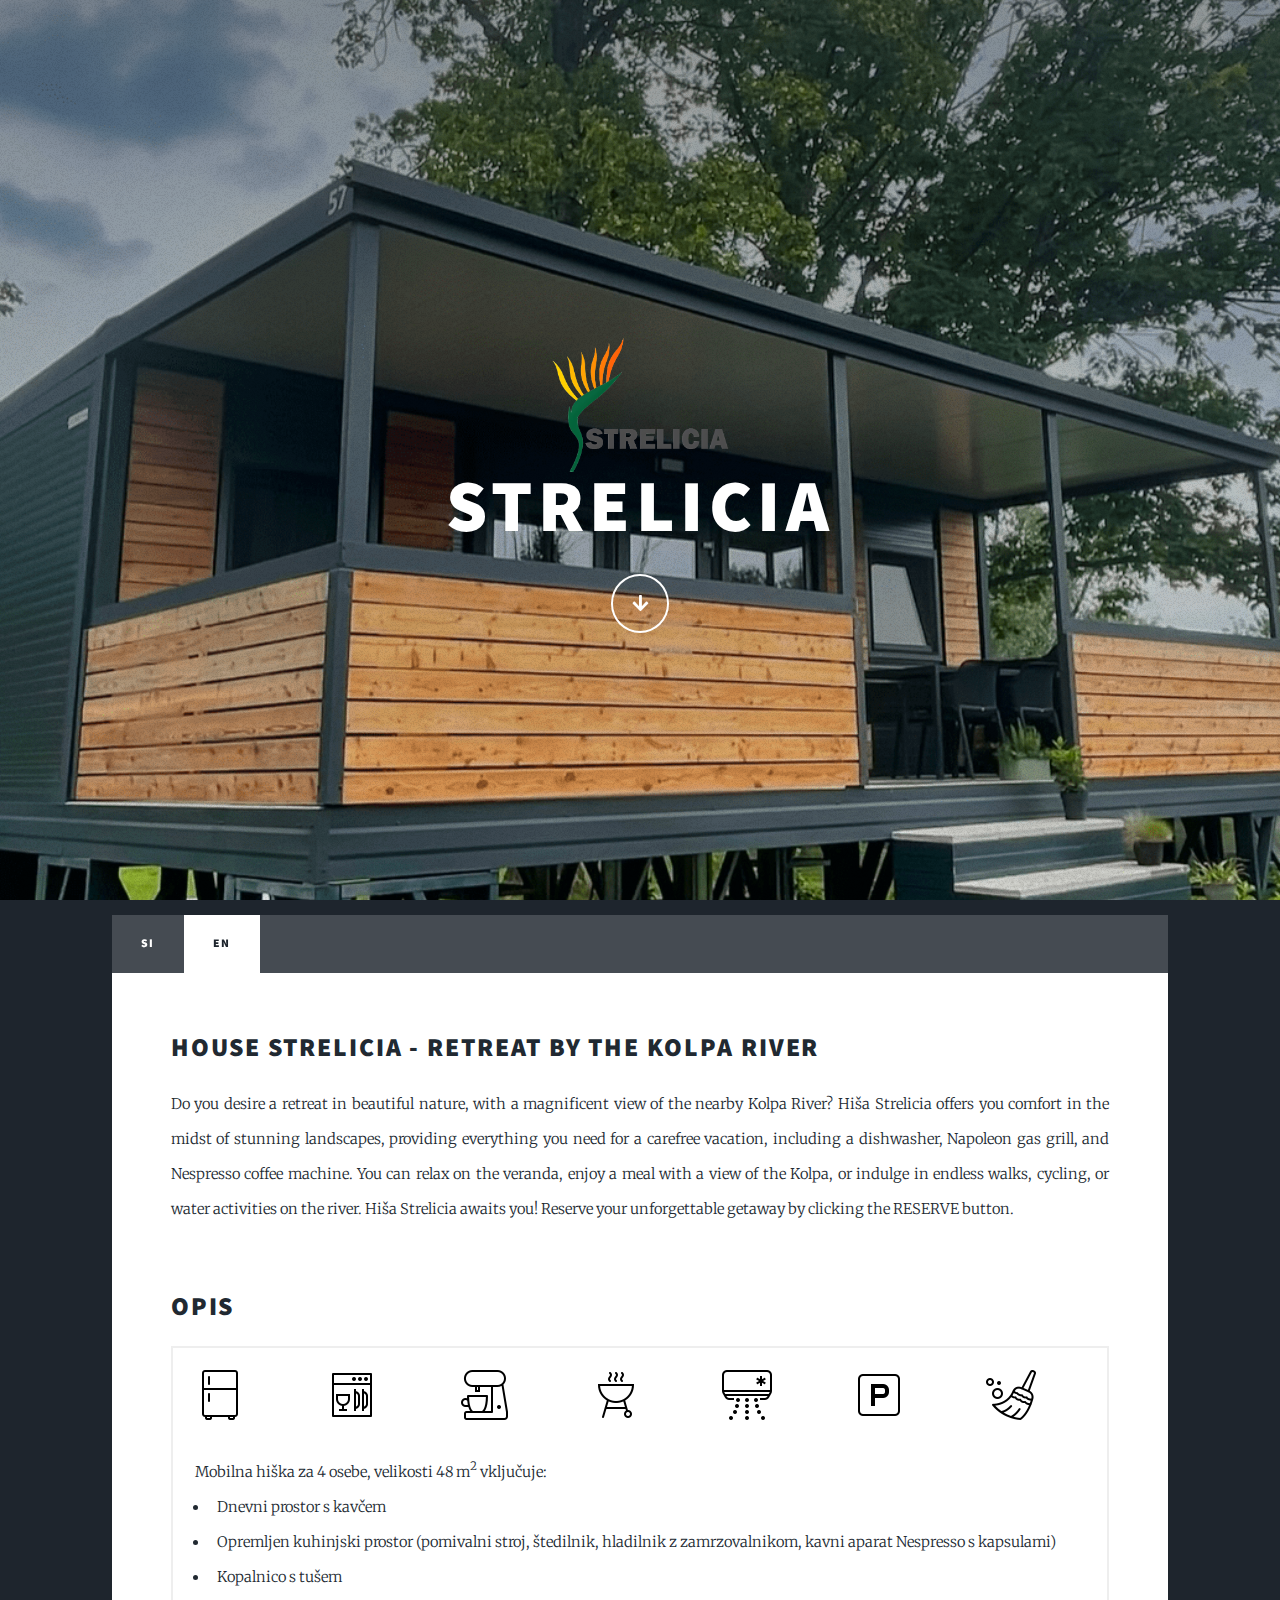
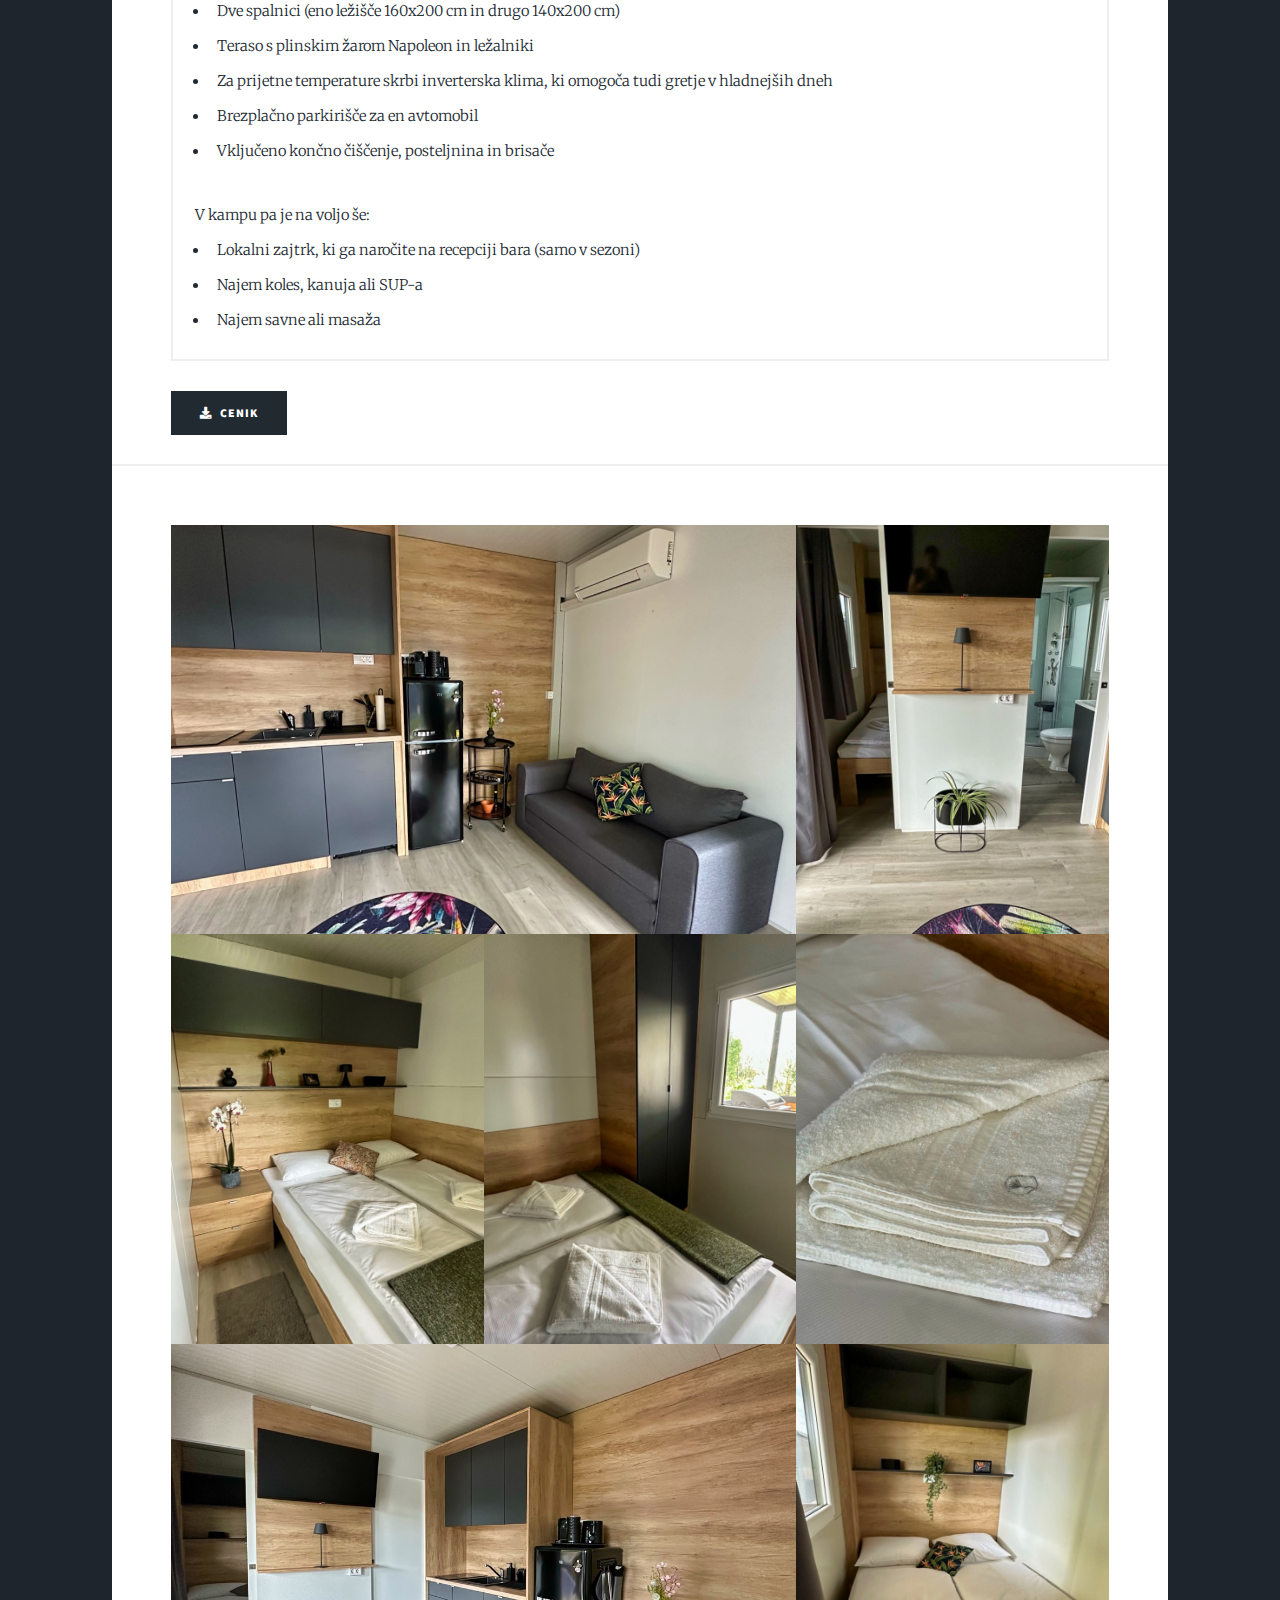
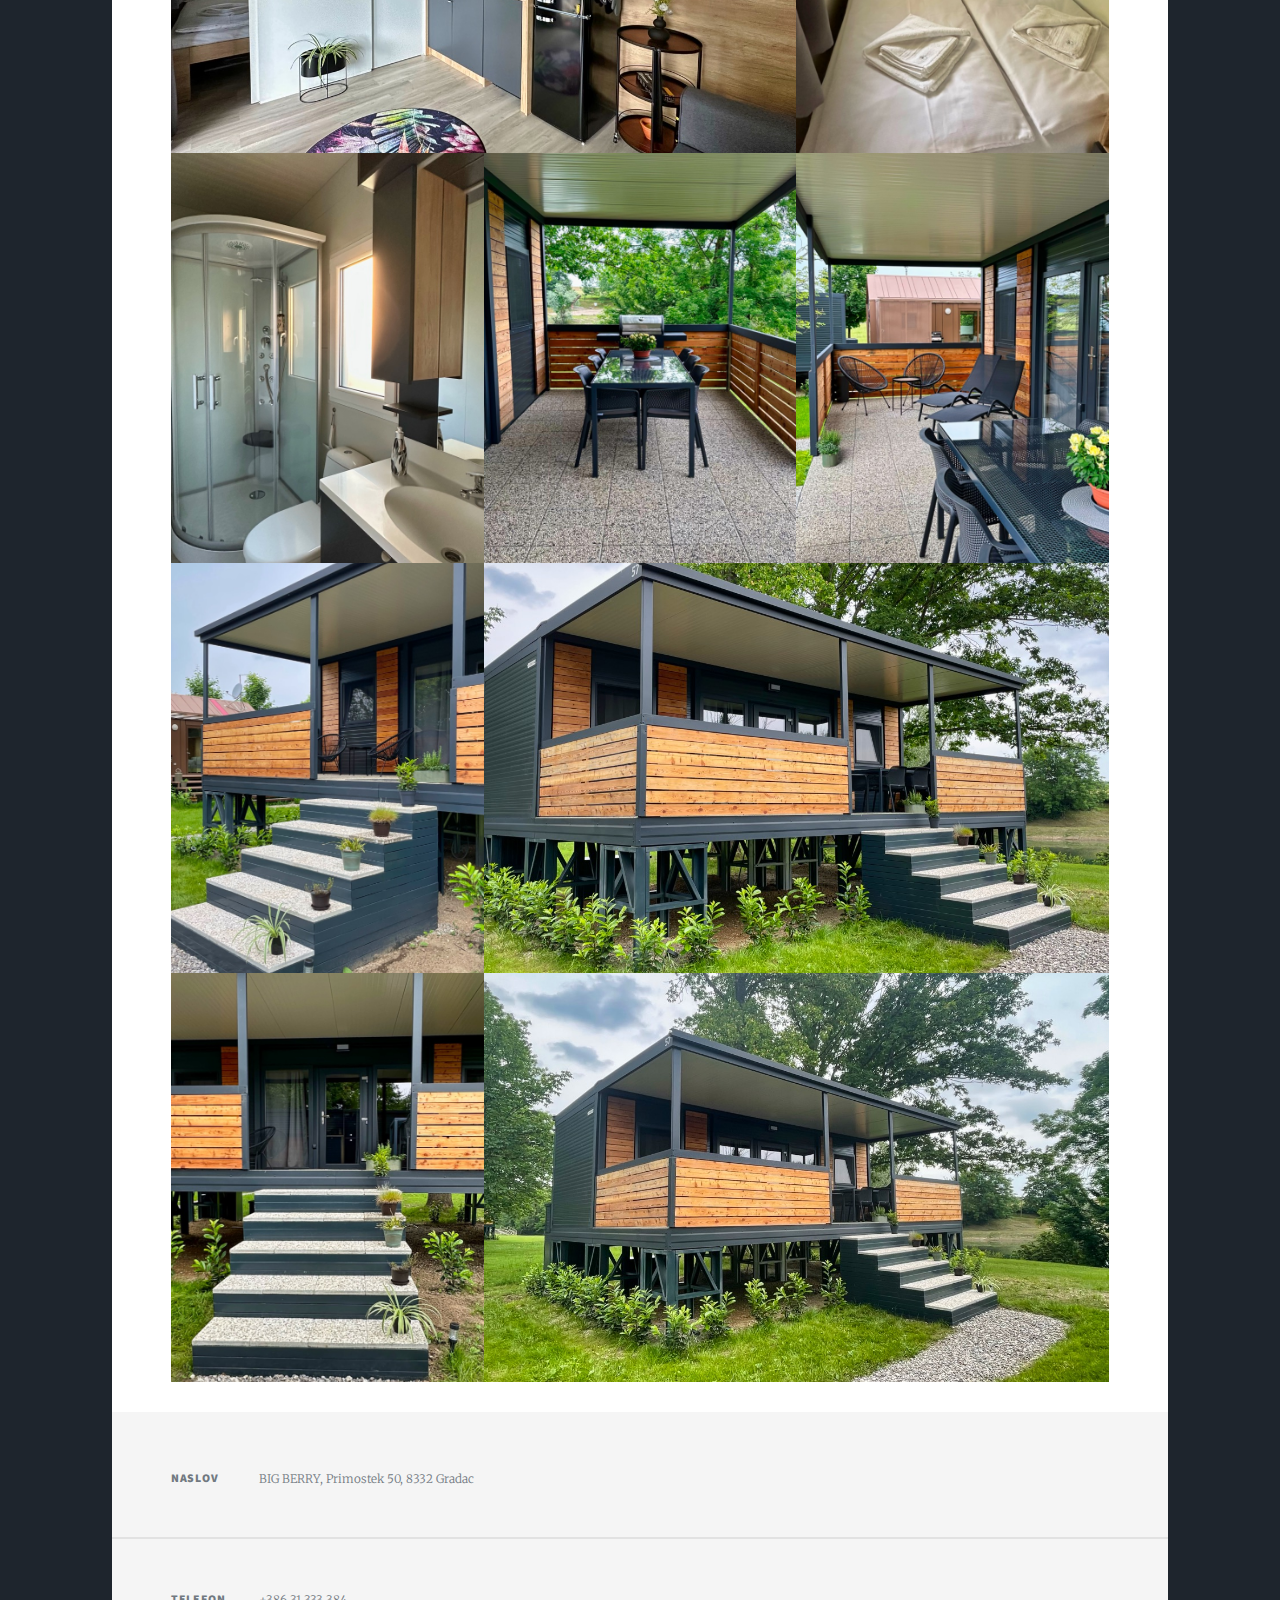
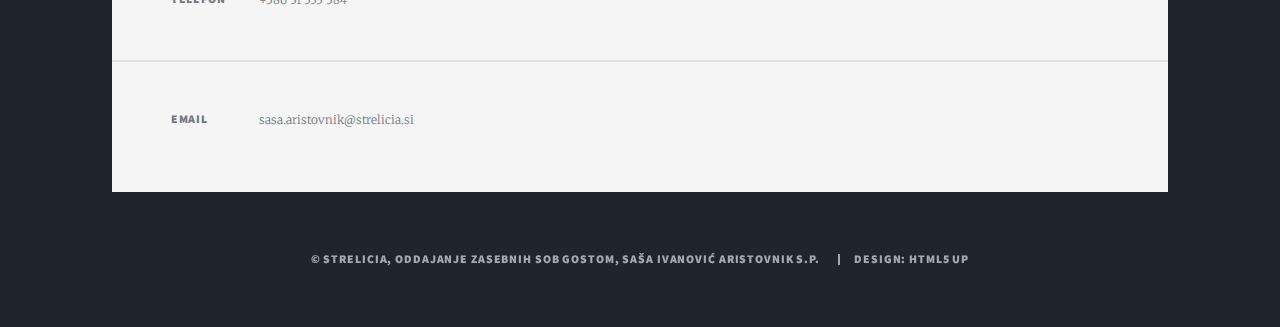
==== en.html @ 101d7de9 "Dodal angleško starting" ====
<!DOCTYPE html>
<!--
	Massively by HTML5 UP
	html5up.net | @ajlkn
	Free for personal and commercial use under the CCA 3.0 license (html5up.net/license)
-->
<html>
  <head>
    <title>Strelicia - Book a nature retreat by the Kolpa River</title>
    <meta charset="utf-8" />
    <meta
      name="description"
      content="Enjoy a natural paradise by the Kolpa River at Hiša Strelicia! Get comfortable in a mobile home for 4 people with fully equipped kitchen, 2 cozy bedrooms, and terrace with a gas grill allow for relaxation in the embrace of nature. Explore the surroundings by bike, canoe, or stand-up paddleboard. The campsite offers a local breakfast, sauna rental, or massages. Book your adventure now and create unforgettable memories!"
    />
    <meta
      name="keywords"
      content="
      nature, Kolpa River, slovenia, retreat, mobile home, comfort, view, kitchen, terrace, gas grill, water activities, cycling, canoeing, SUP, local breakfast, sauna, massage, reservation, unforgettable memories"
    />
    <meta name="author" content="Blaž Aristovnik" />
    <meta
      name="viewport"
      content="width=device-width, initial-scale=1, user-scalable=no"
    />
    <link rel="stylesheet" href="assets/css/bootstrap.min.css" />
    <link rel="stylesheet" href="assets/css/lightbox.css" />
    <link rel="stylesheet" href="assets/css/main.css" />
    <noscript
      ><link rel="stylesheet" href="assets/css/noscript.css"
    /></noscript>
  </head>
  <body class="is-preload">
    <!-- Wrapper -->
    <div id="wrapper" class="fade-in">
      <!-- Intro -->
      <div id="intro">
        <img src="./images/logo.png" alt="Logo strelicia" id="logo" />
        <h1>STRELICIA</h1>
        <ul class="actions">
          <li>
            <a
              href="#header"
              class="button icon solid solo fa-arrow-down scrolly"
              >Nadaljuj</a
            >
          </li>
        </ul>
      </div>

      <!-- Header -->
      <header id="header">
        <!--<a href="index.html" class="logo">Massively</a>-->
      </header>

      <!-- Nav -->
      <nav id="nav">
        <ul class="links">
          <li><a href="index.html">SI</a></li>
          <li class="active"><a href="en.html">EN</a></li>
        </ul>
        <!--
        <ul class="icons">
          <li>
            <a href="#" class="icon brands fa-twitter"
              ><span class="label">Twitter</span></a
            >
          </li>
          <li>
            <a href="#" class="icon brands fa-facebook-f"
              ><span class="label">Facebook</span></a
            >
          </li>
          <li>
            <a href="#" class="icon brands fa-instagram"
              ><span class="label">Instagram</span></a
            >
          </li>
          <li>
            <a href="#" class="icon brands fa-github"
              ><span class="label">GitHub</span></a
            >
          </li>
        </ul>
      --></nav>

      <!-- Main -->
      <div id="main">
        <div>
          <h2>House strelicia - retreat by the Kolpa river</h2>
          <p>
            Do you desire a retreat in beautiful nature, with a magnificent view
            of the nearby Kolpa River? Hiša Strelicia offers you comfort in the
            midst of stunning landscapes, providing everything you need for a
            carefree vacation, including a dishwasher, Napoleon gas grill, and
            Nespresso coffee machine. You can relax on the veranda, enjoy a meal
            with a view of the Kolpa, or indulge in endless walks, cycling, or
            water activities on the river. Hiša Strelicia awaits you! Reserve
            your unforgettable getaway by clicking the RESERVE button.
          </p>
          <br />
          <h2>Opis</h2>
          <div class="box">
            <div class="row">
              <div class="col">
                <img src="./images/icons/icons8-fridge-50.png" alt="" />
              </div>
              <div class="col">
                <img src="./images/icons/icons8-dishwasher-50.png" alt="" />
              </div>
              <div class="col">
                <img src="./images/icons/icons8-coffee-maker-50.png" alt="" />
              </div>
              <div class="col">
                <img src="./images/icons/icons8-weber-50.png" alt="" />
              </div>
              <div class="col">
                <img
                  src="./images/icons/icons8-air-conditioner-50.png"
                  alt=""
                />
              </div>
              <div class="col">
                <img src="./images/icons/icons8-parking-50.png" alt="" />
              </div>
              <div class="col">
                <img src="./images/icons/icons8-broom-50.png" alt="" />
              </div>
            </div>
            <br />
            Mobilna hiška za 4 osebe, velikosti 48 m<sup>2</sup> vključuje:
            <ul>
              <li>Dnevni prostor s kavčem</li>
              <li>
                Opremljen kuhinjski prostor (pomivalni stroj, štedilnik,
                hladilnik z zamrzovalnikom, kavni aparat Nespresso s kapsulami)
              </li>
              <li>Kopalnico s tušem</li>
              <li>Dve spalnici (eno ležišče 160x200 cm in drugo 140x200 cm)</li>
              <li>Teraso s plinskim žarom Napoleon in ležalniki</li>
              <li>
                Za prijetne temperature skrbi inverterska klima, ki omogoča tudi
                gretje v hladnejših dneh
              </li>
              <li>Brezplačno parkirišče za en avtomobil</li>
              <li>Vključeno končno čiščenje, posteljnina in brisače</li>
            </ul>
            V kampu pa je na voljo še:
            <ul>
              <li>
                Lokalni zajtrk, ki ga naročite na recepciji bara (samo v sezoni)
              </li>
              <li>Najem koles, kanuja ali SUP-a</li>
              <li>Najem savne ali masaža</li>
            </ul>
          </div>
          <a
            href="./CENIK.pdf"
            class="button primary icon solid fa-download"
            target="_blank"
            >CENIK</a
          >
        </div>

        <!-- Gallery -->
        <!--
        <div class="row">
          <div class="col-lg-4 col-md-12 mb-4 mb-lg-0">
            <a
              class="magnifier"
              href="https://mdbcdn.b-cdn.net/img/Photos/Horizontal/Nature/4-col/img%20(73).webp"
              data-lightbox="mygallery"
              ><img
                src="https://mdbcdn.b-cdn.net/img/Photos/Horizontal/Nature/4-col/img%20(73).webp"
                class="w-100 shadow-1-strong rounded mb-4"
                alt="Boat on Calm Water"
            /></a>

            <a
              class="magnifier"
              href="https://mdbcdn.b-cdn.net/img/Photos/Vertical/mountain1.webp"
              data-lightbox="mygallery"
              ><img
                src="https://mdbcdn.b-cdn.net/img/Photos/Vertical/mountain1.webp"
                class="w-100 shadow-1-strong rounded mb-4"
                alt="Wintry Mountain Landscape"
            /></a>
          </div>

          <div class="col-lg-4 mb-4 mb-lg-0">
            <a
              class="magnifier"
              href="https://mdbcdn.b-cdn.net/img/Photos/Vertical/mountain2.webp"
              data-lightbox="mygallery"
              ><img
                src="https://mdbcdn.b-cdn.net/img/Photos/Vertical/mountain2.webp"
                class="w-100 shadow-1-strong rounded mb-4"
                alt="Mountains in the Clouds"
              />
            </a>

            <a
              class="magnifier"
              href="https://mdbcdn.b-cdn.net/img/Photos/Horizontal/Nature/4-col/img%20(73).webp"
              data-lightbox="mygallery"
              ><img
                src="https://mdbcdn.b-cdn.net/img/Photos/Horizontal/Nature/4-col/img%20(73).webp"
                class="w-100 shadow-1-strong rounded mb-4"
                alt="Boat on Calm Water"
              />
            </a>
          </div>

          <div class="col-lg-4 mb-4 mb-lg-0">
            <a
              class="magnifier"
              href="https://mdbcdn.b-cdn.net/img/Photos/Horizontal/Nature/4-col/img%20(18).webp"
              data-lightbox="mygallery"
              ><img
                src="https://mdbcdn.b-cdn.net/img/Photos/Horizontal/Nature/4-col/img%20(18).webp"
                class="w-100 shadow-1-strong rounded mb-4"
                alt="Waves at Sea"
              />
            </a>

            <a
              class="magnifier"
              href="https://mdbcdn.b-cdn.net/img/Photos/Vertical/mountain3.webp"
              data-lightbox="mygallery"
            >
              <img
                src="https://mdbcdn.b-cdn.net/img/Photos/Vertical/mountain3.webp"
                class="w-100 shadow-1-strong rounded mb-4"
                alt="Yosemite National Park"
              />
            </a>
          </div>
        </div>
      -->
        <!-- Gallery -->

        <!-- Gallery 3 -->
        <div class="row" id="gallery">
          <div class="col-lg-8 col-md-12 mb-4 mb-lg-0 mygallery">
            <a href="./images/01.jpeg" data-lightbox="gallery3"
              ><img src="./images/thumbs/01.jpeg" alt="" class="w-100"
            /></a>
          </div>
          <div class="col-lg-4 col-md-12 mb-4 mb-lg-0 mygallery">
            <a href="./images/02.jpeg" data-lightbox="gallery3"
              ><img src="./images/thumbs/02.jpeg" alt="" class="w-100"
            /></a>
          </div>
          <div class="col-lg-4 col-md-12 mb-4 mb-lg-0 mygallery">
            <a href="./images/03.jpeg" data-lightbox="gallery3"
              ><img src="./images/thumbs/03.jpeg" alt="" class="w-100"
            /></a>
          </div>
          <div class="col-lg-4 col-md-12 mb-4 mb-lg-0 mygallery">
            <a href="./images/04.jpeg" data-lightbox="gallery3"
              ><img src="./images/thumbs/04.jpeg" alt="" class="w-100"
            /></a>
          </div>
          <div class="col-lg-4 col-md-12 mb-4 mb-lg-0 mygallery">
            <a href="./images/05.jpeg" data-lightbox="gallery3"
              ><img src="./images/thumbs/05.jpeg" alt="" class="w-100"
            /></a>
          </div>
          <div class="col-lg-8 col-md-12 mb-4 mb-lg-0 mygallery">
            <a href="./images/06.jpeg" data-lightbox="gallery3"
              ><img src="./images/thumbs/06.jpeg" alt="" class="w-100"
            /></a>
          </div>
          <div class="col-lg-4 col-md-12 mb-4 mb-lg-0 mygallery">
            <a href="./images/07.jpeg" data-lightbox="gallery3"
              ><img src="./images/thumbs/07.jpeg" alt="" class="w-100"
            /></a>
          </div>
          <div class="col-lg-4 col-md-12 mb-4 mb-lg-0 mygallery">
            <a href="./images/08.jpeg" data-lightbox="gallery3"
              ><img src="./images/thumbs/08.jpeg" alt="" class="w-100"
            /></a>
          </div>
          <div class="col-lg-4 col-md-12 mb-4 mb-lg-0 mygallery">
            <a href="./images/09.jpeg" data-lightbox="gallery3"
              ><img src="./images/thumbs/09.jpeg" alt="" class="w-100"
            /></a>
          </div>
          <div class="col-lg-4 col-md-12 mb-4 mb-lg-0 mygallery">
            <a href="./images/10.jpeg" data-lightbox="gallery3"
              ><img src="./images/thumbs/10.jpeg" alt="" class="w-100"
            /></a>
          </div>
          <div class="col-lg-4 col-md-12 mb-4 mb-lg-0 mygallery">
            <a href="./images/11.jpeg" data-lightbox="gallery3"
              ><img src="./images/thumbs/11.jpeg" alt="" class="w-100"
            /></a>
          </div>
          <div class="col-lg-8 col-md-12 mb-4 mb-lg-0 mygallery">
            <a href="./images/12.jpeg" data-lightbox="gallery3"
              ><img src="./images/thumbs/12.jpeg" alt="" class="w-100"
            /></a>
          </div>
          <div class="col-lg-4 col-md-12 mb-4 mb-lg-0 mygallery">
            <a href="./images/13.jpeg" data-lightbox="gallery3"
              ><img src="./images/thumbs/13.jpeg" alt="" class="w-100"
            /></a>
          </div>
          <div class="col-lg-8 col-md-12 mb-4 mb-lg-0 mygallery">
            <a href="./images/14.jpeg" data-lightbox="gallery3"
              ><img src="./images/thumbs/14.jpeg" alt="" class="w-100"
            /></a>
          </div>
        </div>
        <!-- Gallery 3 -->
      </div>

      <!-- Booking -->
      <script
        src="https://static.elfsight.com/platform/platform.js"
        data-use-service-core
        defer
      ></script>
      <div class="elfsight-app-a473a368-42d9-437b-82ac-066fc970c7d5"></div>

      <!-- Footer -->
      <footer id="footer">
        <!--
        <section>
          <h2>Kontakt</h2>
          <form
            method="post"
            action="mailto:baristovnik@gmail.com"
            method="post"
            enctype="text/plain"
          >
            <div class="fields">
              <div class="field">
                <label for="name">Ime</label>
                <input type="text" name="name" id="name" />
              </div>
              <div class="field">
                <label for="email">Email</label>
                <input type="text" name="email" id="email" />
              </div>
              <div class="field">
                <label for="message">Sporočilo</label>
                <textarea name="message" id="message" rows="3"></textarea>
              </div>
            </div>
            <ul class="actions">
              <li><input type="submit" value="Pošlji sporočilo" /></li>
            </ul>
          </form>
        </section>
      -->
        <section class="split contact">
          <section class="alt">
            <h3>Naslov</h3>
            <p>
              <a href="https://goo.gl/maps/Yuu1Majrwts4AWzw5" target="_blank"
                >BIG BERRY, Primostek 50, 8332 Gradac</a
              >
            </p>
          </section>
          <section>
            <h3>Telefon</h3>
            <p><a href="tel:+386 31 333 384">+386 31 333 384</a></p>
          </section>
          <section>
            <h3>Email</h3>
            <p>
              <a href="mailto: sasa@strelicia.si"
                >sasa.aristovnik@strelicia.si</a
              >
            </p>
          </section>
          <!--
          <section>
            <h3>Socialna omrežja</h3>
            <ul class="icons alt">
              <li>
                <a href="#" class="icon brands alt fa-twitter"
                  ><span class="label">Twitter</span></a
                >
              </li>
              <li>
                <a href="#" class="icon brands alt fa-facebook-f"
                  ><span class="label">Facebook</span></a
                >
              </li>
              <li>
                <a href="#" class="icon brands alt fa-instagram"
                  ><span class="label">Instagram</span></a
                >
              </li>
              <li>
                <a href="#" class="icon brands alt fa-github"
                  ><span class="label">GitHub</span></a
                >
              </li>
            </ul>
          </section>
        --></section>
      </footer>

      <!-- Copyright -->
      <div id="copyright">
        <ul>
          <li>
            &copy; Strelicia, Oddajanje zasebnih sob gostom, Saša Ivanović
            Aristovnik s.p.
          </li>
          <li>
            Design: <a href="https://html5up.net" target="_blank">HTML5 UP</a>
          </li>
        </ul>
      </div>
    </div>

    <!-- Scripts -->
    <script src="assets/js/bootstrap.bundle.min.js"></script>
    <script src="assets/js/jquery.min.js"></script>
    <script src="assets/js/jquery.scrollex.min.js"></script>
    <script src="assets/js/jquery.scrolly.min.js"></script>
    <script src="assets/js/browser.min.js"></script>
    <script src="assets/js/breakpoints.min.js"></script>
    <script src="assets/js/util.js"></script>
    <script src="assets/js/lightbox.js"></script>
    <script src="assets/js/main.js"></script>
    <script>
      lightbox.option({
        albumLabel: "Slika %1 od %2",
      });
    </script>
  </body>
</html>
---- assets/css/main.css ----
@import url(fontawesome-all.min.css);
@import url("https://fonts.googleapis.com/css?family=Merriweather:300,700,300italic,700italic|Source+Sans+Pro:900");

/*
	Massively by HTML5 UP
	html5up.net | @ajlkn
	Free for personal and commercial use under the CCA 3.0 license (html5up.net/license)
*/

html, body, div, span, applet, object,
iframe, h1, h2, h3, h4, h5, h6, p, blockquote,
pre, a, abbr, acronym, address, big, cite,
code, del, dfn, em, img, ins, kbd, q, s, samp,
small, strike, strong, sub, sup, tt, var, b,
u, i, center, dl, dt, dd, ol, ul, li, fieldset,
form, label, legend, table, caption, tbody,
tfoot, thead, tr, th, td, article, aside,
canvas, details, embed, figure, figcaption,
footer, header, hgroup, menu, nav, output, ruby,
section, summary, time, mark, audio, video {
	margin: 0;
	padding: 0;
	border: 0;
	font-size: 100%;
	font: inherit;
	/*vertical-align: baseline;*/}

article, aside, details, figcaption, figure,
footer, header, hgroup, menu, nav, section {
	display: block;}

body {
	line-height: 1;
}

ol, ul {
	list-style: none;
}

blockquote, q {
	quotes: none;
}

	blockquote:before, blockquote:after, q:before, q:after {
		content: '';
		content: none;
	}

table {
	border-collapse: collapse;
	border-spacing: 0;
}

body {
	-webkit-text-size-adjust: none;
}

mark {
	background-color: transparent;
	color: inherit;
}

input::-moz-focus-inner {
	border: 0;
	padding: 0;
}

input, select, textarea {
	-moz-appearance: none;
	-webkit-appearance: none;
	-ms-appearance: none;
	appearance: none;
}

/* Basic */

	@-ms-viewport {
		width: device-width;
	}

	body {
		-ms-overflow-style: scrollbar;
	}

	@media screen and (max-width: 480px) {

		html, body {
			min-width: 320px;
		}

	}

	html {
		box-sizing: border-box;
	}

	*, *:before, *:after {
		box-sizing: inherit;
	}

	body {
		background-color: #1e252d;
	}

		body.is-preload *, body.is-preload *:before, body.is-preload *:after {
			-moz-animation: none !important;
			-webkit-animation: none !important;
			-ms-animation: none !important;
			animation: none !important;
			-moz-transition: none !important;
			-webkit-transition: none !important;
			-ms-transition: none !important;
			transition: none !important;
		}

/* Type */

	html {
		font-size: 16pt;
	}

		@media screen and (max-width: 1680px) {

			html {
				font-size: 12pt;
			}

		}

		@media screen and (max-width: 1280px) {

			html {
				font-size: 11pt;
			}

		}

		@media screen and (max-width: 360px) {

			html {
				font-size: 10pt;
			}

		}

	body {
		color: #212931;
	}

	body, input, select, textarea {
		font-family: "Merriweather", Georgia, serif;
		font-weight: 300;
		font-size: 1rem;
		line-height: 2.375;
	}

	a {
		-moz-transition: color 0.2s ease-in-out, background-color 0.2s ease-in-out, border-color 0.2s ease-in-out, box-shadow 0.2s ease-in-out;
		-webkit-transition: color 0.2s ease-in-out, background-color 0.2s ease-in-out, border-color 0.2s ease-in-out, box-shadow 0.2s ease-in-out;
		-ms-transition: color 0.2s ease-in-out, background-color 0.2s ease-in-out, border-color 0.2s ease-in-out, box-shadow 0.2s ease-in-out;
		transition: color 0.2s ease-in-out, background-color 0.2s ease-in-out, border-color 0.2s ease-in-out, box-shadow 0.2s ease-in-out;
		border-bottom: dotted 1px;
		text-decoration: none;
	}

		a:hover {
			border-bottom-color: transparent;
		}

	strong, b {
		font-weight: 600;
	}

	em, i {
		font-style: italic;
	}

	p {
		text-align: justify;
		margin: 0 0 2rem 0;
	}

	h1, h2, h3, h4, h5, h6 {
		font-family: "Source Sans Pro", Helvetica, sans-serif;
		font-weight: 900;
		line-height: 1.5;
		letter-spacing: 0.075em;
		text-transform: uppercase;
		margin: 0 0 1rem 0;
	}

		h1 a, h2 a, h3 a, h4 a, h5 a, h6 a {
			border-bottom: 0;
			color: inherit;
			text-decoration: none;
		}

	h1 {
		font-size: 4rem;
		line-height: 1.1;
		margin: 0 0 2rem 0;
	}

	h2 {
		font-size: 1.75rem;
		line-height: 1.3;
		margin: 0 0 1.5rem 0;
	}

	h3 {
		font-size: 1.25rem;
		margin: 0 0 1.5rem 0;
	}

	h4 {
		font-size: 1rem;
	}

	h5 {
		font-size: 0.9rem;
	}

	h6 {
		font-size: 0.8rem;
	}

	sub {
		font-size: 0.8rem;
		position: relative;
		top: 0.5rem;
	}

	sup {
		font-size: 0.8rem;
		position: relative;
		top: -0.5rem;
	}

	blockquote {
		border-left: solid 4px;
		font-style: italic;
		margin: 0 0 2rem 0;
		padding: 0.5rem 0 0.5rem 2rem;
	}

	code {
		border: solid 2px;
		font-family: "Courier New", monospace;
		font-size: 0.9rem;
		margin: 0 0.25rem;
		padding: 0.25rem 0.65rem;
	}

	pre {
		-webkit-overflow-scrolling: touch;
		font-family: "Courier New", monospace;
		font-size: 0.9rem;
		margin: 0 0 2rem 0;
	}

		pre code {
			display: block;
			line-height: 1.75;
			padding: 1rem 1.5rem;
			overflow-x: auto;
		}

	hr {
		border: 0;
		border-bottom: solid 2px;
		margin: 3rem 0;
	}

		hr.major {
			margin: 5rem 0;
		}

	.align-left {
		text-align: left;
	}

	.align-center {
		text-align: center;
	}

	.align-right {
		text-align: right;
	}

	input, select, textarea {
		color: #212931;
	}

	a {
		color: #212931;
		border-bottom-color: rgba(33, 41, 49, 0.5);
	}

		a:hover {
			border-bottom-color: transparent;
			color: #18bfef !important;
		}

	strong, b {
		color: #212931;
	}

	h1, h2, h3, h4, h5, h6 {
		color: #212931;
	}

	blockquote {
		border-left-color: #eeeeee;
	}

	code {
		background: rgba(220, 220, 220, 0.25);
		border-color: #eeeeee;
	}

	hr {
		border-bottom-color: #eeeeee;
	}

/* Row */

	.row {
		display: flex;
		flex-wrap: wrap;
		box-sizing: border-box;
		align-items: stretch;
	}

		.row > * {
			box-sizing: border-box;
		}

		.row.gtr-uniform > * > :last-child {
			margin-bottom: 0;
		}

		.row.aln-left {
			justify-content: flex-start;
		}

		.row.aln-center {
			justify-content: center;
		}

		.row.aln-right {
			justify-content: flex-end;
		}

		.row.aln-top {
			align-items: flex-start;
		}

		.row.aln-middle {
			align-items: center;
		}

		.row.aln-bottom {
			align-items: flex-end;
		}

		.row > .imp {
			order: -1;
		}

		.row > .col-1 {
			width: 8.33333%;
		}

		.row > .off-1 {
			margin-left: 8.33333%;
		}

		.row > .col-2 {
			width: 16.66667%;
		}

		.row > .off-2 {
			margin-left: 16.66667%;
		}

		.row > .col-3 {
			width: 25%;
		}

		.row > .off-3 {
			margin-left: 25%;
		}

		.row > .col-4 {
			width: 33.33333%;
		}

		.row > .off-4 {
			margin-left: 33.33333%;
		}

		.row > .col-5 {
			width: 41.66667%;
		}

		.row > .off-5 {
			margin-left: 41.66667%;
		}

		.row > .col-6 {
			width: 50%;
		}

		.row > .off-6 {
			margin-left: 50%;
		}

		.row > .col-7 {
			width: 58.33333%;
		}

		.row > .off-7 {
			margin-left: 58.33333%;
		}

		.row > .col-8 {
			width: 66.66667%;
		}

		.row > .off-8 {
			margin-left: 66.66667%;
		}

		.row > .col-9 {
			width: 75%;
		}

		.row > .off-9 {
			margin-left: 75%;
		}

		.row > .col-10 {
			width: 83.33333%;
		}

		.row > .off-10 {
			margin-left: 83.33333%;
		}

		.row > .col-11 {
			width: 91.66667%;
		}

		.row > .off-11 {
			margin-left: 91.66667%;
		}

		.row > .col-12 {
			width: 100%;
		}

		.row > .off-12 {
			margin-left: 100%;
		}

		.row.gtr-0 {
			margin-top: 0;
			margin-left: 0rem;
		}

			.row.gtr-0 > * {
				padding: 0 0 0 0rem;
			}

			.row.gtr-0.gtr-uniform {
				margin-top: 0rem;
			}

				.row.gtr-0.gtr-uniform > * {
					padding-top: 0rem;
				}

		.row.gtr-25 {
			margin-top: 0;
			margin-left: -0.375rem;
		}

			.row.gtr-25 > * {
				padding: 0 0 0 0.375rem;
			}

			.row.gtr-25.gtr-uniform {
				margin-top: -0.375rem;
			}

				.row.gtr-25.gtr-uniform > * {
					padding-top: 0.375rem;
				}

		.row.gtr-50 {
			margin-top: 0;
			margin-left: -0.75rem;
		}

			.row.gtr-50 > * {
				padding: 0 0 0 0.75rem;
			}

			.row.gtr-50.gtr-uniform {
				margin-top: -0.75rem;
			}

				.row.gtr-50.gtr-uniform > * {
					padding-top: 0.75rem;
				}

		.row {
			margin-top: 0;
			margin-left: -1.5rem;
		}

			.row > * {
				padding: 0 0 0 1.5rem;
			}

			.row.gtr-uniform {
				margin-top: -1.5rem;
			}

				.row.gtr-uniform > * {
					padding-top: 1.5rem;
				}

		.row.gtr-150 {
			margin-top: 0;
			margin-left: -2.25rem;
		}

			.row.gtr-150 > * {
				padding: 0 0 0 2.25rem;
			}

			.row.gtr-150.gtr-uniform {
				margin-top: -2.25rem;
			}

				.row.gtr-150.gtr-uniform > * {
					padding-top: 2.25rem;
				}

		.row.gtr-200 {
			margin-top: 0;
			margin-left: -3rem;
		}

			.row.gtr-200 > * {
				padding: 0 0 0 3rem;
			}

			.row.gtr-200.gtr-uniform {
				margin-top: -3rem;
			}

				.row.gtr-200.gtr-uniform > * {
					padding-top: 3rem;
				}

		@media screen and (max-width: 1680px) {

			.row {
				display: flex;
				flex-wrap: wrap;
				box-sizing: border-box;
				align-items: stretch;
			}

				.row > * {
					box-sizing: border-box;
				}

				.row.gtr-uniform > * > :last-child {
					margin-bottom: 0;
				}

				.row.aln-left {
					justify-content: flex-start;
				}

				.row.aln-center {
					justify-content: center;
				}

				.row.aln-right {
					justify-content: flex-end;
				}

				.row.aln-top {
					align-items: flex-start;
				}

				.row.aln-middle {
					align-items: center;
				}

				.row.aln-bottom {
					align-items: flex-end;
				}

				.row > .imp-xlarge {
					order: -1;
				}

				.row > .col-1-xlarge {
					width: 8.33333%;
				}

				.row > .off-1-xlarge {
					margin-left: 8.33333%;
				}

				.row > .col-2-xlarge {
					width: 16.66667%;
				}

				.row > .off-2-xlarge {
					margin-left: 16.66667%;
				}

				.row > .col-3-xlarge {
					width: 25%;
				}

				.row > .off-3-xlarge {
					margin-left: 25%;
				}

				.row > .col-4-xlarge {
					width: 33.33333%;
				}

				.row > .off-4-xlarge {
					margin-left: 33.33333%;
				}

				.row > .col-5-xlarge {
					width: 41.66667%;
				}

				.row > .off-5-xlarge {
					margin-left: 41.66667%;
				}

				.row > .col-6-xlarge {
					width: 50%;
				}

				.row > .off-6-xlarge {
					margin-left: 50%;
				}

				.row > .col-7-xlarge {
					width: 58.33333%;
				}

				.row > .off-7-xlarge {
					margin-left: 58.33333%;
				}

				.row > .col-8-xlarge {
					width: 66.66667%;
				}

				.row > .off-8-xlarge {
					margin-left: 66.66667%;
				}

				.row > .col-9-xlarge {
					width: 75%;
				}

				.row > .off-9-xlarge {
					margin-left: 75%;
				}

				.row > .col-10-xlarge {
					width: 83.33333%;
				}

				.row > .off-10-xlarge {
					margin-left: 83.33333%;
				}

				.row > .col-11-xlarge {
					width: 91.66667%;
				}

				.row > .off-11-xlarge {
					margin-left: 91.66667%;
				}

				.row > .col-12-xlarge {
					width: 100%;
				}

				.row > .off-12-xlarge {
					margin-left: 100%;
				}

				.row.gtr-0 {
					margin-top: 0;
					margin-left: 0rem;
				}

					.row.gtr-0 > * {
						padding: 0 0 0 0rem;
					}

					.row.gtr-0.gtr-uniform {
						margin-top: 0rem;
					}

						.row.gtr-0.gtr-uniform > * {
							padding-top: 0rem;
						}

				.row.gtr-25 {
					margin-top: 0;
					margin-left: -0.375rem;
				}

					.row.gtr-25 > * {
						padding: 0 0 0 0.375rem;
					}

					.row.gtr-25.gtr-uniform {
						margin-top: -0.375rem;
					}

						.row.gtr-25.gtr-uniform > * {
							padding-top: 0.375rem;
						}

				.row.gtr-50 {
					margin-top: 0;
					margin-left: -0.75rem;
				}

					.row.gtr-50 > * {
						padding: 0 0 0 0.75rem;
					}

					.row.gtr-50.gtr-uniform {
						margin-top: -0.75rem;
					}

						.row.gtr-50.gtr-uniform > * {
							padding-top: 0.75rem;
						}

				.row {
					margin-top: 0;
					margin-left: -1.5rem;
				}

					.row > * {
						padding: 0 0 0 1.5rem;
					}

					.row.gtr-uniform {
						margin-top: -1.5rem;
					}

						.row.gtr-uniform > * {
							padding-top: 1.5rem;
						}

				.row.gtr-150 {
					margin-top: 0;
					margin-left: -2.25rem;
				}

					.row.gtr-150 > * {
						padding: 0 0 0 2.25rem;
					}

					.row.gtr-150.gtr-uniform {
						margin-top: -2.25rem;
					}

						.row.gtr-150.gtr-uniform > * {
							padding-top: 2.25rem;
						}

				.row.gtr-200 {
					margin-top: 0;
					margin-left: -3rem;
				}

					.row.gtr-200 > * {
						padding: 0 0 0 3rem;
					}

					.row.gtr-200.gtr-uniform {
						margin-top: -3rem;
					}

						.row.gtr-200.gtr-uniform > * {
							padding-top: 3rem;
						}

		}

		@media screen and (max-width: 1280px) {

			.row {
				display: flex;
				flex-wrap: wrap;
				box-sizing: border-box;
				align-items: stretch;
			}

				.row > * {
					box-sizing: border-box;
				}

				.row.gtr-uniform > * > :last-child {
					margin-bottom: 0;
				}

				.row.aln-left {
					justify-content: flex-start;
				}

				.row.aln-center {
					justify-content: center;
				}

				.row.aln-right {
					justify-content: flex-end;
				}

				.row.aln-top {
					align-items: flex-start;
				}

				.row.aln-middle {
					align-items: center;
				}

				.row.aln-bottom {
					align-items: flex-end;
				}

				.row > .imp-large {
					order: -1;
				}

				.row > .col-1-large {
					width: 8.33333%;
				}

				.row > .off-1-large {
					margin-left: 8.33333%;
				}

				.row > .col-2-large {
					width: 16.66667%;
				}

				.row > .off-2-large {
					margin-left: 16.66667%;
				}

				.row > .col-3-large {
					width: 25%;
				}

				.row > .off-3-large {
					margin-left: 25%;
				}

				.row > .col-4-large {
					width: 33.33333%;
				}

				.row > .off-4-large {
					margin-left: 33.33333%;
				}

				.row > .col-5-large {
					width: 41.66667%;
				}

				.row > .off-5-large {
					margin-left: 41.66667%;
				}

				.row > .col-6-large {
					width: 50%;
				}

				.row > .off-6-large {
					margin-left: 50%;
				}

				.row > .col-7-large {
					width: 58.33333%;
				}

				.row > .off-7-large {
					margin-left: 58.33333%;
				}

				.row > .col-8-large {
					width: 66.66667%;
				}

				.row > .off-8-large {
					margin-left: 66.66667%;
				}

				.row > .col-9-large {
					width: 75%;
				}

				.row > .off-9-large {
					margin-left: 75%;
				}

				.row > .col-10-large {
					width: 83.33333%;
				}

				.row > .off-10-large {
					margin-left: 83.33333%;
				}

				.row > .col-11-large {
					width: 91.66667%;
				}

				.row > .off-11-large {
					margin-left: 91.66667%;
				}

				.row > .col-12-large {
					width: 100%;
				}

				.row > .off-12-large {
					margin-left: 100%;
				}

				.row.gtr-0 {
					margin-top: 0;
					margin-left: 0rem;
				}

					.row.gtr-0 > * {
						padding: 0 0 0 0rem;
					}

					.row.gtr-0.gtr-uniform {
						margin-top: 0rem;
					}

						.row.gtr-0.gtr-uniform > * {
							padding-top: 0rem;
						}

				.row.gtr-25 {
					margin-top: 0;
					margin-left: -0.375rem;
				}

					.row.gtr-25 > * {
						padding: 0 0 0 0.375rem;
					}

					.row.gtr-25.gtr-uniform {
						margin-top: -0.375rem;
					}

						.row.gtr-25.gtr-uniform > * {
							padding-top: 0.375rem;
						}

				.row.gtr-50 {
					margin-top: 0;
					margin-left: -0.75rem;
				}

					.row.gtr-50 > * {
						padding: 0 0 0 0.75rem;
					}

					.row.gtr-50.gtr-uniform {
						margin-top: -0.75rem;
					}

						.row.gtr-50.gtr-uniform > * {
							padding-top: 0.75rem;
						}

				.row {
					margin-top: 0;
					margin-left: -1.5rem;
				}

					.row > * {
						padding: 0 0 0 1.5rem;
					}

					.row.gtr-uniform {
						margin-top: -1.5rem;
					}

						.row.gtr-uniform > * {
							padding-top: 1.5rem;
						}

				.row.gtr-150 {
					margin-top: 0;
					margin-left: -2.25rem;
				}

					.row.gtr-150 > * {
						padding: 0 0 0 2.25rem;
					}

					.row.gtr-150.gtr-uniform {
						margin-top: -2.25rem;
					}

						.row.gtr-150.gtr-uniform > * {
							padding-top: 2.25rem;
						}

				.row.gtr-200 {
					margin-top: 0;
					margin-left: -3rem;
				}

					.row.gtr-200 > * {
						padding: 0 0 0 3rem;
					}

					.row.gtr-200.gtr-uniform {
						margin-top: -3rem;
					}

						.row.gtr-200.gtr-uniform > * {
							padding-top: 3rem;
						}

		}

		@media screen and (max-width: 980px) {

			.row {
				display: flex;
				flex-wrap: wrap;
				box-sizing: border-box;
				align-items: stretch;
			}

				.row > * {
					box-sizing: border-box;
				}

				.row.gtr-uniform > * > :last-child {
					margin-bottom: 0;
				}

				.row.aln-left {
					justify-content: flex-start;
				}

				.row.aln-center {
					justify-content: center;
				}

				.row.aln-right {
					justify-content: flex-end;
				}

				.row.aln-top {
					align-items: flex-start;
				}

				.row.aln-middle {
					align-items: center;
				}

				.row.aln-bottom {
					align-items: flex-end;
				}

				.row > .imp-medium {
					order: -1;
				}

				.row > .col-1-medium {
					width: 8.33333%;
				}

				.row > .off-1-medium {
					margin-left: 8.33333%;
				}

				.row > .col-2-medium {
					width: 16.66667%;
				}

				.row > .off-2-medium {
					margin-left: 16.66667%;
				}

				.row > .col-3-medium {
					width: 25%;
				}

				.row > .off-3-medium {
					margin-left: 25%;
				}

				.row > .col-4-medium {
					width: 33.33333%;
				}

				.row > .off-4-medium {
					margin-left: 33.33333%;
				}

				.row > .col-5-medium {
					width: 41.66667%;
				}

				.row > .off-5-medium {
					margin-left: 41.66667%;
				}

				.row > .col-6-medium {
					width: 50%;
				}

				.row > .off-6-medium {
					margin-left: 50%;
				}

				.row > .col-7-medium {
					width: 58.33333%;
				}

				.row > .off-7-medium {
					margin-left: 58.33333%;
				}

				.row > .col-8-medium {
					width: 66.66667%;
				}

				.row > .off-8-medium {
					margin-left: 66.66667%;
				}

				.row > .col-9-medium {
					width: 75%;
				}

				.row > .off-9-medium {
					margin-left: 75%;
				}

				.row > .col-10-medium {
					width: 83.33333%;
				}

				.row > .off-10-medium {
					margin-left: 83.33333%;
				}

				.row > .col-11-medium {
					width: 91.66667%;
				}

				.row > .off-11-medium {
					margin-left: 91.66667%;
				}

				.row > .col-12-medium {
					width: 100%;
				}

				.row > .off-12-medium {
					margin-left: 100%;
				}

				.row.gtr-0 {
					margin-top: 0;
					margin-left: 0rem;
				}

					.row.gtr-0 > * {
						padding: 0 0 0 0rem;
					}

					.row.gtr-0.gtr-uniform {
						margin-top: 0rem;
					}

						.row.gtr-0.gtr-uniform > * {
							padding-top: 0rem;
						}

				.row.gtr-25 {
					margin-top: 0;
					margin-left: -0.375rem;
				}

					.row.gtr-25 > * {
						padding: 0 0 0 0.375rem;
					}

					.row.gtr-25.gtr-uniform {
						margin-top: -0.375rem;
					}

						.row.gtr-25.gtr-uniform > * {
							padding-top: 0.375rem;
						}

				.row.gtr-50 {
					margin-top: 0;
					margin-left: -0.75rem;
				}

					.row.gtr-50 > * {
						padding: 0 0 0 0.75rem;
					}

					.row.gtr-50.gtr-uniform {
						margin-top: -0.75rem;
					}

						.row.gtr-50.gtr-uniform > * {
							padding-top: 0.75rem;
						}

				.row {
					margin-top: 0;
					margin-left: -1.5rem;
				}

					.row > * {
						padding: 0 0 0 1.5rem;
					}

					.row.gtr-uniform {
						margin-top: -1.5rem;
					}

						.row.gtr-uniform > * {
							padding-top: 1.5rem;
						}

				.row.gtr-150 {
					margin-top: 0;
					margin-left: -2.25rem;
				}

					.row.gtr-150 > * {
						padding: 0 0 0 2.25rem;
					}

					.row.gtr-150.gtr-uniform {
						margin-top: -2.25rem;
					}

						.row.gtr-150.gtr-uniform > * {
							padding-top: 2.25rem;
						}

				.row.gtr-200 {
					margin-top: 0;
					margin-left: -3rem;
				}

					.row.gtr-200 > * {
						padding: 0 0 0 3rem;
					}

					.row.gtr-200.gtr-uniform {
						margin-top: -3rem;
					}

						.row.gtr-200.gtr-uniform > * {
							padding-top: 3rem;
						}

		}

		@media screen and (max-width: 736px) {

			.row {
				display: flex;
				flex-wrap: wrap;
				box-sizing: border-box;
				align-items: stretch;
			}

				.row > * {
					box-sizing: border-box;
				}

				.row.gtr-uniform > * > :last-child {
					margin-bottom: 0;
				}

				.row.aln-left {
					justify-content: flex-start;
				}

				.row.aln-center {
					justify-content: center;
				}

				.row.aln-right {
					justify-content: flex-end;
				}

				.row.aln-top {
					align-items: flex-start;
				}

				.row.aln-middle {
					align-items: center;
				}

				.row.aln-bottom {
					align-items: flex-end;
				}

				.row > .imp-small {
					order: -1;
				}

				.row > .col-1-small {
					width: 8.33333%;
				}

				.row > .off-1-small {
					margin-left: 8.33333%;
				}

				.row > .col-2-small {
					width: 16.66667%;
				}

				.row > .off-2-small {
					margin-left: 16.66667%;
				}

				.row > .col-3-small {
					width: 25%;
				}

				.row > .off-3-small {
					margin-left: 25%;
				}

				.row > .col-4-small {
					width: 33.33333%;
				}

				.row > .off-4-small {
					margin-left: 33.33333%;
				}

				.row > .col-5-small {
					width: 41.66667%;
				}

				.row > .off-5-small {
					margin-left: 41.66667%;
				}

				.row > .col-6-small {
					width: 50%;
				}

				.row > .off-6-small {
					margin-left: 50%;
				}

				.row > .col-7-small {
					width: 58.33333%;
				}

				.row > .off-7-small {
					margin-left: 58.33333%;
				}

				.row > .col-8-small {
					width: 66.66667%;
				}

				.row > .off-8-small {
					margin-left: 66.66667%;
				}

				.row > .col-9-small {
					width: 75%;
				}

				.row > .off-9-small {
					margin-left: 75%;
				}

				.row > .col-10-small {
					width: 83.33333%;
				}

				.row > .off-10-small {
					margin-left: 83.33333%;
				}

				.row > .col-11-small {
					width: 91.66667%;
				}

				.row > .off-11-small {
					margin-left: 91.66667%;
				}

				.row > .col-12-small {
					width: 100%;
				}

				.row > .off-12-small {
					margin-left: 100%;
				}

				.row.gtr-0 {
					margin-top: 0;
					margin-left: 0rem;
				}

					.row.gtr-0 > * {
						padding: 0 0 0 0rem;
					}

					.row.gtr-0.gtr-uniform {
						margin-top: 0rem;
					}

						.row.gtr-0.gtr-uniform > * {
							padding-top: 0rem;
						}

				.row.gtr-25 {
					margin-top: 0;
					margin-left: -0.375rem;
				}

					.row.gtr-25 > * {
						padding: 0 0 0 0.375rem;
					}

					.row.gtr-25.gtr-uniform {
						margin-top: -0.375rem;
					}

						.row.gtr-25.gtr-uniform > * {
							padding-top: 0.375rem;
						}

				.row.gtr-50 {
					margin-top: 0;
					margin-left: -0.75rem;
				}

					.row.gtr-50 > * {
						padding: 0 0 0 0.75rem;
					}

					.row.gtr-50.gtr-uniform {
						margin-top: -0.75rem;
					}

						.row.gtr-50.gtr-uniform > * {
							padding-top: 0.75rem;
						}

				.row {
					margin-top: 0;
					margin-left: -1.5rem;
				}

					.row > * {
						padding: 0 0 0 1.5rem;
					}

					.row.gtr-uniform {
						margin-top: -1.5rem;
					}

						.row.gtr-uniform > * {
							padding-top: 1.5rem;
						}

				.row.gtr-150 {
					margin-top: 0;
					margin-left: -2.25rem;
				}

					.row.gtr-150 > * {
						padding: 0 0 0 2.25rem;
					}

					.row.gtr-150.gtr-uniform {
						margin-top: -2.25rem;
					}

						.row.gtr-150.gtr-uniform > * {
							padding-top: 2.25rem;
						}

				.row.gtr-200 {
					margin-top: 0;
					margin-left: -3rem;
				}

					.row.gtr-200 > * {
						padding: 0 0 0 3rem;
					}

					.row.gtr-200.gtr-uniform {
						margin-top: -3rem;
					}

						.row.gtr-200.gtr-uniform > * {
							padding-top: 3rem;
						}

		}

		@media screen and (max-width: 480px) {

			.row {
				display: flex;
				flex-wrap: wrap;
				box-sizing: border-box;
				align-items: stretch;
			}

				.row > * {
					box-sizing: border-box;
				}

				.row.gtr-uniform > * > :last-child {
					margin-bottom: 0;
				}

				.row.aln-left {
					justify-content: flex-start;
				}

				.row.aln-center {
					justify-content: center;
				}

				.row.aln-right {
					justify-content: flex-end;
				}

				.row.aln-top {
					align-items: flex-start;
				}

				.row.aln-middle {
					align-items: center;
				}

				.row.aln-bottom {
					align-items: flex-end;
				}

				.row > .imp-xsmall {
					order: -1;
				}

				.row > .col-1-xsmall {
					width: 8.33333%;
				}

				.row > .off-1-xsmall {
					margin-left: 8.33333%;
				}

				.row > .col-2-xsmall {
					width: 16.66667%;
				}

				.row > .off-2-xsmall {
					margin-left: 16.66667%;
				}

				.row > .col-3-xsmall {
					width: 25%;
				}

				.row > .off-3-xsmall {
					margin-left: 25%;
				}

				.row > .col-4-xsmall {
					width: 33.33333%;
				}

				.row > .off-4-xsmall {
					margin-left: 33.33333%;
				}

				.row > .col-5-xsmall {
					width: 41.66667%;
				}

				.row > .off-5-xsmall {
					margin-left: 41.66667%;
				}

				.row > .col-6-xsmall {
					width: 50%;
				}

				.row > .off-6-xsmall {
					margin-left: 50%;
				}

				.row > .col-7-xsmall {
					width: 58.33333%;
				}

				.row > .off-7-xsmall {
					margin-left: 58.33333%;
				}

				.row > .col-8-xsmall {
					width: 66.66667%;
				}

				.row > .off-8-xsmall {
					margin-left: 66.66667%;
				}

				.row > .col-9-xsmall {
					width: 75%;
				}

				.row > .off-9-xsmall {
					margin-left: 75%;
				}

				.row > .col-10-xsmall {
					width: 83.33333%;
				}

				.row > .off-10-xsmall {
					margin-left: 83.33333%;
				}

				.row > .col-11-xsmall {
					width: 91.66667%;
				}

				.row > .off-11-xsmall {
					margin-left: 91.66667%;
				}

				.row > .col-12-xsmall {
					width: 100%;
				}

				.row > .off-12-xsmall {
					margin-left: 100%;
				}

				.row.gtr-0 {
					margin-top: 0;
					margin-left: 0rem;
				}

					.row.gtr-0 > * {
						padding: 0 0 0 0rem;
					}

					.row.gtr-0.gtr-uniform {
						margin-top: 0rem;
					}

						.row.gtr-0.gtr-uniform > * {
							padding-top: 0rem;
						}

				.row.gtr-25 {
					margin-top: 0;
					margin-left: -0.375rem;
				}

					.row.gtr-25 > * {
						padding: 0 0 0 0.375rem;
					}

					.row.gtr-25.gtr-uniform {
						margin-top: -0.375rem;
					}

						.row.gtr-25.gtr-uniform > * {
							padding-top: 0.375rem;
						}

				.row.gtr-50 {
					margin-top: 0;
					margin-left: -0.75rem;
				}

					.row.gtr-50 > * {
						padding: 0 0 0 0.75rem;
					}

					.row.gtr-50.gtr-uniform {
						margin-top: -0.75rem;
					}

						.row.gtr-50.gtr-uniform > * {
							padding-top: 0.75rem;
						}

				.row {
					margin-top: 0;
					margin-left: -1.5rem;
				}

					.row > * {
						padding: 0 0 0 1.5rem;
					}

					.row.gtr-uniform {
						margin-top: -1.5rem;
					}

						.row.gtr-uniform > * {
							padding-top: 1.5rem;
						}

				.row.gtr-150 {
					margin-top: 0;
					margin-left: -2.25rem;
				}

					.row.gtr-150 > * {
						padding: 0 0 0 2.25rem;
					}

					.row.gtr-150.gtr-uniform {
						margin-top: -2.25rem;
					}

						.row.gtr-150.gtr-uniform > * {
							padding-top: 2.25rem;
						}

				.row.gtr-200 {
					margin-top: 0;
					margin-left: -3rem;
				}

					.row.gtr-200 > * {
						padding: 0 0 0 3rem;
					}

					.row.gtr-200.gtr-uniform {
						margin-top: -3rem;
					}

						.row.gtr-200.gtr-uniform > * {
							padding-top: 3rem;
						}

		}

		@media screen and (max-width: 360px) {

			.row {
				display: flex;
				flex-wrap: wrap;
				box-sizing: border-box;
				align-items: stretch;
			}

				.row > * {
					box-sizing: border-box;
				}

				.row.gtr-uniform > * > :last-child {
					margin-bottom: 0;
				}

				.row.aln-left {
					justify-content: flex-start;
				}

				.row.aln-center {
					justify-content: center;
				}

				.row.aln-right {
					justify-content: flex-end;
				}

				.row.aln-top {
					align-items: flex-start;
				}

				.row.aln-middle {
					align-items: center;
				}

				.row.aln-bottom {
					align-items: flex-end;
				}

				.row > .imp-xxsmall {
					order: -1;
				}

				.row > .col-1-xxsmall {
					width: 8.33333%;
				}

				.row > .off-1-xxsmall {
					margin-left: 8.33333%;
				}

				.row > .col-2-xxsmall {
					width: 16.66667%;
				}

				.row > .off-2-xxsmall {
					margin-left: 16.66667%;
				}

				.row > .col-3-xxsmall {
					width: 25%;
				}

				.row > .off-3-xxsmall {
					margin-left: 25%;
				}

				.row > .col-4-xxsmall {
					width: 33.33333%;
				}

				.row > .off-4-xxsmall {
					margin-left: 33.33333%;
				}

				.row > .col-5-xxsmall {
					width: 41.66667%;
				}

				.row > .off-5-xxsmall {
					margin-left: 41.66667%;
				}

				.row > .col-6-xxsmall {
					width: 50%;
				}

				.row > .off-6-xxsmall {
					margin-left: 50%;
				}

				.row > .col-7-xxsmall {
					width: 58.33333%;
				}

				.row > .off-7-xxsmall {
					margin-left: 58.33333%;
				}

				.row > .col-8-xxsmall {
					width: 66.66667%;
				}

				.row > .off-8-xxsmall {
					margin-left: 66.66667%;
				}

				.row > .col-9-xxsmall {
					width: 75%;
				}

				.row > .off-9-xxsmall {
					margin-left: 75%;
				}

				.row > .col-10-xxsmall {
					width: 83.33333%;
				}

				.row > .off-10-xxsmall {
					margin-left: 83.33333%;
				}

				.row > .col-11-xxsmall {
					width: 91.66667%;
				}

				.row > .off-11-xxsmall {
					margin-left: 91.66667%;
				}

				.row > .col-12-xxsmall {
					width: 100%;
				}

				.row > .off-12-xxsmall {
					margin-left: 100%;
				}

				.row.gtr-0 {
					margin-top: 0;
					margin-left: 0rem;
				}

					.row.gtr-0 > * {
						padding: 0 0 0 0rem;
					}

					.row.gtr-0.gtr-uniform {
						margin-top: 0rem;
					}

						.row.gtr-0.gtr-uniform > * {
							padding-top: 0rem;
						}

				.row.gtr-25 {
					margin-top: 0;
					margin-left: -0.375rem;
				}

					.row.gtr-25 > * {
						padding: 0 0 0 0.375rem;
					}

					.row.gtr-25.gtr-uniform {
						margin-top: -0.375rem;
					}

						.row.gtr-25.gtr-uniform > * {
							padding-top: 0.375rem;
						}

				.row.gtr-50 {
					margin-top: 0;
					margin-left: -0.75rem;
				}

					.row.gtr-50 > * {
						padding: 0 0 0 0.75rem;
					}

					.row.gtr-50.gtr-uniform {
						margin-top: -0.75rem;
					}

						.row.gtr-50.gtr-uniform > * {
							padding-top: 0.75rem;
						}

				.row {
					margin-top: 0;
					margin-left: -1.5rem;
				}

					.row > * {
						padding: 0 0 0 1.5rem;
					}

					.row.gtr-uniform {
						margin-top: -1.5rem;
					}

						.row.gtr-uniform > * {
							padding-top: 1.5rem;
						}

				.row.gtr-150 {
					margin-top: 0;
					margin-left: -2.25rem;
				}

					.row.gtr-150 > * {
						padding: 0 0 0 2.25rem;
					}

					.row.gtr-150.gtr-uniform {
						margin-top: -2.25rem;
					}

						.row.gtr-150.gtr-uniform > * {
							padding-top: 2.25rem;
						}

				.row.gtr-200 {
					margin-top: 0;
					margin-left: -3rem;
				}

					.row.gtr-200 > * {
						padding: 0 0 0 3rem;
					}

					.row.gtr-200.gtr-uniform {
						margin-top: -3rem;
					}

						.row.gtr-200.gtr-uniform > * {
							padding-top: 3rem;
						}

		}

/* Box */

	.box {
		border: solid 2px;
		margin-bottom: 2rem;
		padding: 1.5rem;
	}

		.box > :last-child,
		.box > :last-child > :last-child,
		.box > :last-child > :last-child > :last-child {
			margin-bottom: 0;
		}

		.box.alt {
			border: 0;
			border-radius: 0;
			padding: 0;
		}

	.box {
		border-color: #eeeeee;
	}

/* Button */

	input[type="submit"],
	input[type="reset"],
	input[type="button"],
	button,
	.button {
		-moz-appearance: none;
		-webkit-appearance: none;
		-ms-appearance: none;
		appearance: none;
		-moz-transition: background-color 0.2s ease-in-out, box-shadow 0.2s ease-in-out, color 0.2s ease-in-out;
		-webkit-transition: background-color 0.2s ease-in-out, box-shadow 0.2s ease-in-out, color 0.2s ease-in-out;
		-ms-transition: background-color 0.2s ease-in-out, box-shadow 0.2s ease-in-out, color 0.2s ease-in-out;
		transition: background-color 0.2s ease-in-out, box-shadow 0.2s ease-in-out, color 0.2s ease-in-out;
		border: 0;
		border-radius: 0;
		cursor: pointer;
		display: inline-block;
		font-family: "Source Sans Pro", Helvetica, sans-serif;
		font-size: 0.8rem;
		font-weight: 900;
		letter-spacing: 0.075em;
		height: 3rem;
		line-height: 3rem;
		padding: 0 2rem;
		text-align: center;
		text-decoration: none;
		text-transform: uppercase;
		white-space: nowrap;
	}

		input[type="submit"].icon:before,
		input[type="reset"].icon:before,
		input[type="button"].icon:before,
		button.icon:before,
		.button.icon:before {
			margin-right: 0.5rem;
		}

		input[type="submit"].icon.solo,
		input[type="reset"].icon.solo,
		input[type="button"].icon.solo,
		button.icon.solo,
		.button.icon.solo {
			position: relative;
			width: 4rem;
			height: 4rem;
			line-height: 4rem;
			border-radius: 4rem;
			text-indent: 4rem;
			overflow: hidden;
			padding: 0;
			white-space: nowrap;
		}

			input[type="submit"].icon.solo:before,
			input[type="reset"].icon.solo:before,
			input[type="button"].icon.solo:before,
			button.icon.solo:before,
			.button.icon.solo:before {
				position: absolute;
				display: block;
				top: 0;
				left: 0;
				width: inherit;
				height: inherit;
				line-height: inherit;
				font-size: 1.25rem;
				margin-right: 0;
				text-align: center;
				text-indent: 0;
			}

		input[type="submit"].fit,
		input[type="reset"].fit,
		input[type="button"].fit,
		button.fit,
		.button.fit {
			width: 100%;
		}

		input[type="submit"].small,
		input[type="reset"].small,
		input[type="button"].small,
		button.small,
		.button.small {
			font-size: 0.7rem;
			height: 2.5rem;
			line-height: 2.5rem;
			padding: 0 1.5rem;
		}

		input[type="submit"].large,
		input[type="reset"].large,
		input[type="button"].large,
		button.large,
		.button.large {
			font-size: 0.9rem;
			height: 3.5rem;
			line-height: 3.5rem;
			padding: 0 2.75rem;
		}

		@media screen and (max-width: 980px) {

			input[type="submit"],
			input[type="reset"],
			input[type="button"],
			button,
			.button {
				font-size: 0.9rem;
				height: 3.25rem;
				line-height: 3.25rem;
			}

				input[type="submit"].large,
				input[type="reset"].large,
				input[type="button"].large,
				button.large,
				.button.large {
					font-size: 1rem;
					height: 3.75rem;
					line-height: 3.75rem;
				}

		}

		input[type="submit"].disabled, input[type="submit"]:disabled,
		input[type="reset"].disabled,
		input[type="reset"]:disabled,
		input[type="button"].disabled,
		input[type="button"]:disabled,
		button.disabled,
		button:disabled,
		.button.disabled,
		.button:disabled {
			pointer-events: none;
			opacity: 0.25;
		}

	input[type="submit"],
	input[type="reset"],
	input[type="button"],
	button,
	.button {
		background-color: transparent;
		box-shadow: none;
		color: #ffffff !important;
	}

		input[type="submit"]:hover,
		input[type="reset"]:hover,
		input[type="button"]:hover,
		button:hover,
		.button:hover {
			box-shadow: none;
			color: #18bfef !important;
		}

		input[type="submit"].primary,
		input[type="reset"].primary,
		input[type="button"].primary,
		button.primary,
		.button.primary {
			background-color: #212931;
			box-shadow: none;
			color: #ffffff !important;
		}

			input[type="submit"].primary:hover,
			input[type="reset"].primary:hover,
			input[type="button"].primary:hover,
			button.primary:hover,
			.button.primary:hover {
				background-color: #18bfef;
			}

/* Form */

	form {
		margin: 0 0 2rem 0;
	}

		form > :last-child {
			margin-bottom: 0;
		}

		form > .fields {
			display: -moz-flex;
			display: -webkit-flex;
			display: -ms-flex;
			display: flex;
			-moz-flex-wrap: wrap;
			-webkit-flex-wrap: wrap;
			-ms-flex-wrap: wrap;
			flex-wrap: wrap;
			width: calc(100% + 3rem);
			margin: -1.5rem 0 2rem -1.5rem;
		}

			form > .fields > .field {
				-moz-flex-grow: 0;
				-webkit-flex-grow: 0;
				-ms-flex-grow: 0;
				flex-grow: 0;
				-moz-flex-shrink: 0;
				-webkit-flex-shrink: 0;
				-ms-flex-shrink: 0;
				flex-shrink: 0;
				padding: 1.5rem 0 0 1.5rem;
				width: calc(100% - 1.5rem);
			}

				form > .fields > .field.half {
					width: calc(50% - 0.75rem);
				}

				form > .fields > .field.third {
					width: calc(100%/3 - 0.5rem);
				}

				form > .fields > .field.quarter {
					width: calc(25% - 0.375rem);
				}

		@media screen and (max-width: 480px) {

			form > .fields {
				width: calc(100% + 3rem);
				margin: -1.5rem 0 2rem -1.5rem;
			}

				form > .fields > .field {
					padding: 1.5rem 0 0 1.5rem;
					width: calc(100% - 1.5rem);
				}

					form > .fields > .field.half {
						width: calc(100% - 1.5rem);
					}

					form > .fields > .field.third {
						width: calc(100% - 1.5rem);
					}

					form > .fields > .field.quarter {
						width: calc(100% - 1.5rem);
					}

		}

	label {
		display: block;
		font-family: "Source Sans Pro", Helvetica, sans-serif;
		font-weight: 900;
		line-height: 1.5;
		letter-spacing: 0.075em;
		font-size: 0.8rem;
		text-transform: uppercase;
		margin: 0 0 0.75rem 0;
	}

		@media screen and (max-width: 980px) {

			label {
				font-size: 0.9rem;
			}

		}

	input[type="text"],
	input[type="password"],
	input[type="email"],
	select,
	textarea {
		-moz-appearance: none;
		-webkit-appearance: none;
		-ms-appearance: none;
		appearance: none;
		background: transparent;
		border-radius: 0;
		border: solid 2px;
		color: inherit;
		display: block;
		outline: 0;
		padding: 0 1rem;
		text-decoration: none;
		width: 100%;
	}

		input[type="text"]:invalid,
		input[type="password"]:invalid,
		input[type="email"]:invalid,
		select:invalid,
		textarea:invalid {
			box-shadow: none;
		}

	select {
		background-size: 1.25rem;
		background-repeat: no-repeat;
		background-position: calc(100% - 1rem) center;
		height: 3rem;
		padding-right: 3rem;
		text-overflow: ellipsis;
	}

		select:focus::-ms-value {
			background-color: transparent;
		}

		select::-ms-expand {
			display: none;
		}

	input[type="text"],
	input[type="password"],
	input[type="email"],
	select {
		height: 3rem;
	}

	textarea {
		padding: 0.75rem 1rem;
	}

	input[type="checkbox"],
	input[type="radio"] {
		-moz-appearance: none;
		-webkit-appearance: none;
		-ms-appearance: none;
		appearance: none;
		display: block;
		float: left;
		margin-right: -2rem;
		opacity: 0;
		width: 1rem;
		z-index: -1;
	}

		input[type="checkbox"] + label,
		input[type="radio"] + label {
			text-decoration: none;
			cursor: pointer;
			display: inline-block;
			font-size: 1rem;
			letter-spacing: 0;
			font-family: "Merriweather", Georgia, serif;
			text-transform: none;
			font-weight: 300;
			padding-left: 2.8rem;
			padding-right: 1rem;
			position: relative;
		}

			input[type="checkbox"] + label:before,
			input[type="radio"] + label:before {
				-moz-osx-font-smoothing: grayscale;
				-webkit-font-smoothing: antialiased;
				display: inline-block;
				font-style: normal;
				font-variant: normal;
				text-rendering: auto;
				line-height: 1;
				text-transform: none !important;
				font-family: 'Font Awesome 5 Free';
				font-weight: 900;
			}

			input[type="checkbox"] + label:before,
			input[type="radio"] + label:before {
				border-radius: 0;
				border: solid 2px;
				content: '';
				display: inline-block;
				font-size: 0.8rem;
				height: 1.8rem;
				left: 0;
				line-height: 1.65rem;
				position: absolute;
				text-align: center;
				top: -0.125rem;
				width: 1.8rem;
			}

		input[type="checkbox"]:checked + label:before,
		input[type="radio"]:checked + label:before {
			content: '\f00c';
		}

	input[type="checkbox"] + label:before {
		border-radius: 0;
	}

	input[type="radio"] + label:before {
		border-radius: 100%;
	}

	::-webkit-input-placeholder {
		opacity: 1.0;
	}

	:-moz-placeholder {
		opacity: 1.0;
	}

	::-moz-placeholder {
		opacity: 1.0;
	}

	:-ms-input-placeholder {
		opacity: 1.0;
	}

	label {
		color: #212931;
	}

	input[type="text"],
	input[type="password"],
	input[type="email"],
	select,
	textarea {
		border-color: #eeeeee;
	}

		input[type="text"]:focus,
		input[type="password"]:focus,
		input[type="email"]:focus,
		select:focus,
		textarea:focus {
			border-color: #18bfef;
		}

	select {
		background-image: url("data:image/svg+xml;charset=utf8,%3Csvg xmlns='http://www.w3.org/2000/svg' width='40' height='40' preserveAspectRatio='none' viewBox='0 0 40 40'%3E%3Cpath d='M9.4,12.3l10.4,10.4l10.4-10.4c0.2-0.2,0.5-0.4,0.9-0.4c0.3,0,0.6,0.1,0.9,0.4l3.3,3.3c0.2,0.2,0.4,0.5,0.4,0.9 c0,0.4-0.1,0.6-0.4,0.9L20.7,31.9c-0.2,0.2-0.5,0.4-0.9,0.4c-0.3,0-0.6-0.1-0.9-0.4L4.3,17.3c-0.2-0.2-0.4-0.5-0.4-0.9 c0-0.4,0.1-0.6,0.4-0.9l3.3-3.3c0.2-0.2,0.5-0.4,0.9-0.4S9.1,12.1,9.4,12.3z' fill='%23eeeeee' /%3E%3C/svg%3E");
	}

		select option {
			background-color: #ffffff;
			color: #212931;
		}

	.select-wrapper:before {
		color: #eeeeee;
	}

	input[type="checkbox"] + label,
	input[type="radio"] + label {
		color: #212931;
	}

		input[type="checkbox"] + label:before,
		input[type="radio"] + label:before {
			border-color: #eeeeee;
		}

	input[type="checkbox"]:checked + label:before,
	input[type="radio"]:checked + label:before {
		background-color: #212931;
		border-color: #212931;
		color: #ffffff;
	}

	input[type="checkbox"]:focus + label:before,
	input[type="radio"]:focus + label:before {
		border-color: #18bfef;
	}

	::-webkit-input-placeholder {
		color: #909498 !important;
	}

	:-moz-placeholder {
		color: #909498 !important;
	}

	::-moz-placeholder {
		color: #909498 !important;
	}

	:-ms-input-placeholder {
		color: #909498 !important;
	}

	.formerize-placeholder {
		color: #909498 !important;
	}

/* Icon */

	.icon {
		text-decoration: none;
		border-bottom: none;
		position: relative;
	}

		.icon:before {
			-moz-osx-font-smoothing: grayscale;
			-webkit-font-smoothing: antialiased;
			display: inline-block;
			font-style: normal;
			font-variant: normal;
			text-rendering: auto;
			line-height: 1;
			text-transform: none !important;
			font-family: 'Font Awesome 5 Free';
			font-weight: 400;
		}

		.icon > .label {
			display: none;
		}

		.icon:before {
			line-height: inherit;
		}

		.icon.solid:before {
			font-weight: 900;
		}

		.icon.brands:before {
			font-family: 'Font Awesome 5 Brands';
		}

/* Image */

	.image {
		border: 0;
		display: inline-block;
		position: relative;
	}

		.image img {
			display: block;
		}

		.image.left, .image.right {
			max-width: 40%;
		}

			.image.left img, .image.right img {
				width: 100%;
			}

		.image.left {
			float: left;
			margin: 0 2rem 2rem 0;
			top: 0.75rem;
		}

		.image.right {
			float: right;
			margin: 0 0 2rem 2rem;
			top: 0.75rem;
		}

		.image.fit {
			display: block;
			margin: 2.5rem 0;
			width: 100%;
		}

			.image.fit:first-child {
				margin-top: 0;
			}

			.image.fit img {
				width: 100%;
			}

		.image.main {
			display: block;
			margin: 4rem 0;
			width: 100%;
		}

			.image.main:first-child {
				margin-top: 0;
			}

			.image.main img {
				width: 100%;
			}

		@media screen and (max-width: 736px) {

			.image.fit {
				margin: 2rem 0;
			}

			.image.main {
				margin: 2rem 0;
			}

		}

	a.image {
		overflow: hidden;
	}

		a.image img {
			-moz-transition: -moz-transform 0.2s ease-out;
			-webkit-transition: -webkit-transform 0.2s ease-out;
			-ms-transition: -ms-transform 0.2s ease-out;
			transition: transform 0.2s ease-out;
		}

		a.image:hover img {
			-moz-transform: scale(1.05);
			-webkit-transform: scale(1.05);
			-ms-transform: scale(1.05);
			transform: scale(1.05);
		}

/* Actions */

	ul.actions {
		display: -moz-flex;
		display: -webkit-flex;
		display: -ms-flex;
		display: flex;
		cursor: default;
		list-style: none;
		margin-left: -1rem;
		padding-left: 0;
	}

		ul.actions li {
			padding: 0 0 0 1rem;
			vertical-align: middle;
		}

		ul.actions.special {
			-moz-justify-content: center;
			-webkit-justify-content: center;
			-ms-justify-content: center;
			justify-content: center;
			width: 100%;
			margin-left: 0;
		}

			ul.actions.special li:first-child {
				padding-left: 0;
			}

		ul.actions.stacked {
			-moz-flex-direction: column;
			-webkit-flex-direction: column;
			-ms-flex-direction: column;
			flex-direction: column;
			margin-left: 0;
		}

			ul.actions.stacked li {
				padding: 1.3rem 0 0 0;
			}

				ul.actions.stacked li:first-child {
					padding-top: 0;
				}

		ul.actions.fit {
			width: calc(100% + 1rem);
		}

			ul.actions.fit li {
				-moz-flex-grow: 1;
				-webkit-flex-grow: 1;
				-ms-flex-grow: 1;
				flex-grow: 1;
				-moz-flex-shrink: 1;
				-webkit-flex-shrink: 1;
				-ms-flex-shrink: 1;
				flex-shrink: 1;
				width: 100%;
			}

				ul.actions.fit li > * {
					width: 100%;
				}

			ul.actions.fit.stacked {
				width: 100%;
			}

		@media screen and (max-width: 480px) {

			ul.actions:not(.fixed) {
				-moz-flex-direction: column;
				-webkit-flex-direction: column;
				-ms-flex-direction: column;
				flex-direction: column;
				margin-left: 0;
				width: 100% !important;
			}

				ul.actions:not(.fixed) li {
					-moz-flex-grow: 1;
					-webkit-flex-grow: 1;
					-ms-flex-grow: 1;
					flex-grow: 1;
					-moz-flex-shrink: 1;
					-webkit-flex-shrink: 1;
					-ms-flex-shrink: 1;
					flex-shrink: 1;
					padding: 1rem 0 0 0;
					text-align: center;
					width: 100%;
				}

					ul.actions:not(.fixed) li > * {
						width: 100%;
					}

					ul.actions:not(.fixed) li:first-child {
						padding-top: 0;
					}

					ul.actions:not(.fixed) li input[type="submit"],
					ul.actions:not(.fixed) li input[type="reset"],
					ul.actions:not(.fixed) li input[type="button"],
					ul.actions:not(.fixed) li button,
					ul.actions:not(.fixed) li .button {
						width: 100%;
					}

						ul.actions:not(.fixed) li input[type="submit"].icon:before,
						ul.actions:not(.fixed) li input[type="reset"].icon:before,
						ul.actions:not(.fixed) li input[type="button"].icon:before,
						ul.actions:not(.fixed) li button.icon:before,
						ul.actions:not(.fixed) li .button.icon:before {
							margin-left: -0.5rem;
						}

		}

/* Icons */

	ul.icons {
		cursor: default;
		list-style: none;
		padding-left: 0;
	}

		ul.icons li {
			display: inline-block;
			padding: 0 0.5rem 0 0;
			vertical-align: middle;
		}

			ul.icons li:last-child {
				padding-right: 0;
			}

			ul.icons li .icon:before {
				width: 2.25rem;
				height: 2.25rem;
				line-height: 2.25rem;
				display: inline-block;
				text-align: center;
				border-radius: 100%;
				font-size: 1.25rem;
			}

		ul.icons.alt li .icon:before {
			-moz-transition: color 0.2s ease-in-out, background-color 0.2s ease-in-out, border-color 0.2s ease-in-out, box-shadow 0.2s ease-in-out;
			-webkit-transition: color 0.2s ease-in-out, background-color 0.2s ease-in-out, border-color 0.2s ease-in-out, box-shadow 0.2s ease-in-out;
			-ms-transition: color 0.2s ease-in-out, background-color 0.2s ease-in-out, border-color 0.2s ease-in-out, box-shadow 0.2s ease-in-out;
			transition: color 0.2s ease-in-out, background-color 0.2s ease-in-out, border-color 0.2s ease-in-out, box-shadow 0.2s ease-in-out;
			font-size: 1rem;
		}

/* List */

	ol {
		list-style: decimal;
		margin: 0 0 2rem 0;
		padding-left: 1.25rem;
	}

		ol li {
			padding-left: 0.25rem;
		}

	ul {
		list-style: disc;
		margin: 0 0 2rem 0;
		padding-left: 1rem;
	}

		ul li {
			padding-left: 0.5rem;
		}

		ul.divided {
			list-style: none;
			padding-left: 0;
		}

			ul.divided li {
				border-top: solid 1px;
				padding: 0.5rem 0;
			}

				ul.divided li:first-child {
					border-top: 0;
					padding-top: 0;
				}

	dl {
		margin: 0 0 2rem 0;
	}

		dl dt {
			display: block;
			font-weight: 600;
			margin: 0 0 1rem 0;
		}

		dl dd {
			margin-left: 2rem;
		}

	ul.divided li {
		border-top-color: #eeeeee;
	}

	ul.icons li a.icon:hover:before {
		color: #18bfef;
	}

	ul.icons.alt li .icon:before {
		box-shadow: inset 0 0 0 2px #eeeeee;
	}

	ul.icons.alt li a.icon:hover:before {
		box-shadow: inset 0 0 0 2px #18bfef;
	}

/* Section/Article */

	section.special, article.special {
		text-align: center;
	}

	header {
		cursor: default;
	}

		header > .date {
			display: block;
			font-size: 0.8rem;
			height: 1;
			margin: 0 0 1rem 0;
			position: relative;
		}

		header > p {
			font-style: italic;
		}

		header > h1 + p {
			font-size: 1.1rem;
			margin-top: -0.5rem;
			line-height: 2;
		}

		header > h2 + p {
			font-size: 1rem;
			margin-top: -0.75rem;
		}

		header > h3 + p {
			font-size: 0.9rem;
			margin-top: -0.75rem;
		}

		header > h4 + p {
			font-size: 0.8rem;
			margin-top: -0.75rem;
		}

		header.major {
			margin: 0 0 4rem 0;
			text-align: center;
		}

			header.major > :last-child {
				margin-bottom: 0;
			}

			header.major > p {
				margin-top: 0;
				text-align: center;
			}

			header.major > .date {
				font-size: 1rem;
				margin: 0 0 4rem 0;
			}

				header.major > .date:before, header.major > .date:after {
					content: '';
					display: block;
					position: absolute;
					top: 50%;
					width: calc(50% - 6rem);
					border-top: solid 2px;
				}

				header.major > .date:before {
					left: 0;
				}

				header.major > .date:after {
					right: 0;
				}

		@media screen and (max-width: 980px) {

			header br {
				display: none;
			}

		}

		@media screen and (max-width: 736px) {

			header.major {
				margin: 0 0 2rem 0;
			}

		}

	header.major .date:before, header.major .date:after {
		border-top-color: #eeeeee;
	}

/* Table */

	.table-wrapper {
		-webkit-overflow-scrolling: touch;
		overflow-x: auto;
	}

	table {
		margin: 0 0 2rem 0;
		width: 100%;
	}

		table tbody tr {
			border: solid 1px;
			border-left: 0;
			border-right: 0;
		}

		table td {
			padding: 0.75rem 0.75rem;
		}

		table th {
			font-family: "Source Sans Pro", Helvetica, sans-serif;
			font-size: 0.8rem;
			font-weight: 900;
			letter-spacing: 0.075em;
			line-height: 1.5;
			padding: 0 0.75rem 0.75rem 0.75rem;
			text-align: left;
			text-transform: uppercase;
		}

			@media screen and (max-width: 980px) {

				table th {
					font-size: 0.9rem;
				}

			}

		table thead {
			border-bottom: solid 2px;
		}

		table tfoot {
			border-top: solid 2px;
		}

		table.alt {
			border-collapse: separate;
		}

			table.alt tbody tr td {
				border: solid 1px;
				border-left-width: 0;
				border-top-width: 0;
			}

				table.alt tbody tr td:first-child {
					border-left-width: 1px;
				}

			table.alt tbody tr:first-child td {
				border-top-width: 1px;
			}

			table.alt thead {
				border-bottom: 0;
			}

			table.alt tfoot {
				border-top: 0;
			}

	table tbody tr {
		border-color: #eeeeee;
	}

		table tbody tr:nth-child(2n + 1) {
			background-color: rgba(220, 220, 220, 0.25);
		}

	table th {
		color: #212931;
	}

	table thead {
		border-bottom-color: #eeeeee;
	}

	table tfoot {
		border-top-color: #eeeeee;
	}

	table.alt tbody tr td {
		border-color: #eeeeee;
	}

/* Pagination */

	.pagination {
		display: -moz-inline-flex;
		display: -webkit-inline-flex;
		display: -ms-inline-flex;
		display: inline-flex;
		-moz-user-select: none;
		-webkit-user-select: none;
		-ms-user-select: none;
		user-select: none;
		cursor: default;
		list-style: none;
		margin: 0 0 2rem 2px;
		padding: 0;
	}

		.pagination a, .pagination span {
			-moz-transition: background-color 0.2s ease-in-out, border-color 0.2s ease-in-out, box-shadow 0.2s ease-in-out, color 0.2s ease-in-out;
			-webkit-transition: background-color 0.2s ease-in-out, border-color 0.2s ease-in-out, box-shadow 0.2s ease-in-out, color 0.2s ease-in-out;
			-ms-transition: background-color 0.2s ease-in-out, border-color 0.2s ease-in-out, box-shadow 0.2s ease-in-out, color 0.2s ease-in-out;
			transition: background-color 0.2s ease-in-out, border-color 0.2s ease-in-out, box-shadow 0.2s ease-in-out, color 0.2s ease-in-out;
			border: solid 2px;
			display: inline-block;
			font-family: "Source Sans Pro", Helvetica, sans-serif;
			font-size: 0.8rem;
			font-weight: 900;
			height: 3rem;
			letter-spacing: 0.075em;
			line-height: calc(3rem - 4px);
			margin-left: -2px;
			min-width: 3rem;
			position: relative;
			text-align: center;
			text-decoration: none;
			text-transform: uppercase;
		}

		.pagination .next, .pagination .previous {
			text-decoration: none;
			padding: 0 1.75rem;
		}

			.pagination .next:before, .pagination .previous:before {
				-moz-osx-font-smoothing: grayscale;
				-webkit-font-smoothing: antialiased;
				display: inline-block;
				font-style: normal;
				font-variant: normal;
				text-rendering: auto;
				line-height: 1;
				text-transform: none !important;
				font-family: 'Font Awesome 5 Free';
				font-weight: 900;
			}

			.pagination .next:before, .pagination .previous:before {
				display: inline-block;
				color: inherit !important;
				line-height: inherit;
			}

		.pagination .previous:before {
			content: '\f104';
			margin-right: 0.9375em;
		}

		.pagination .next:before {
			content: '\f105';
			float: right;
			margin-left: 0.9375em;
		}

		@media screen and (max-width: 980px) {

			.pagination a, .pagination span {
				font-size: 0.9rem;
			}

		}

		@media screen and (max-width: 480px) {

			.pagination .page, .pagination .extra {
				display: none;
			}

		}

	.pagination a, .pagination span {
		border-color: #eeeeee;
	}

	.pagination a {
		color: #212931 !important;
	}

		.pagination a:hover {
			color: #18bfef !important;
			border-color: #18bfef;
			z-index: 1;
		}

			.pagination a:hover + a,
			.pagination a:hover + span {
				border-left-color: #18bfef;
			}

		.pagination a.active {
			background-color: #eeeeee;
		}

	.pagination span {
		color: #eeeeee;
	}

/* Wrapper */
	#wrapper {
		-moz-transition: opacity 0.5s ease;
		-webkit-transition: opacity 0.5s ease;
		-ms-transition: opacity 0.5s ease;
		transition: opacity 0.5s ease;
		position: relative;
		z-index: 1;
		overflow: hidden;
	}

		#wrapper > .bg {
			position: absolute;
			top: 0;
			left: 0;
			width: 100%;
			height: 100%;
			background-color: #212931;
			background-image: url("../../images/overlay.png"), linear-gradient(0deg, rgba(0, 0, 0, 0.1), rgba(0, 0, 0, 0.4)), url("../../images/hiska2.png");
			background-size: auto,								auto,														100% auto;
			background-position: center,								center,														top center;
			background-repeat: repeat,								no-repeat,													no-repeat;
			background-attachment: fixed,								scroll,														scroll;
			z-index: -1;
		}

		@media screen and (min-width: 2000px) {
			#wrapper > .bg {
				position: absolute;
				top: 0;
				left: 0;
				width: 120%;
				height: 100%;
				background-color: #212931;
				background-image: url("../../images/overlay.png"), linear-gradient(0deg, rgba(0, 0, 0, 0.1), rgba(0, 0, 0, 0.4)), url("../../images/hiska2.png");
				background-size: auto,								auto,														130% auto;
				background-position: center,								center,														top center;
				background-repeat: repeat,								no-repeat,													no-repeat;
				background-attachment: fixed,								scroll,														scroll;
				z-index: -1;
			}
		}		

		@media screen and (max-width: 1600px) {
			#wrapper > .bg {
				position: absolute;
				top: 0;
				left: 0;
				width: 100%;
				height: 100%;
				background-color: #212931;
				background-image: url("../../images/overlay.png"), linear-gradient(0deg, rgba(0, 0, 0, 0.1), rgba(0, 0, 0, 0.4)), url("../../images/hiska3.png");
				background-size: auto,								auto,														100% auto;
				background-position: center,								center,														top center;
				background-repeat: repeat,								no-repeat,													no-repeat;
				background-attachment: fixed,								scroll,														scroll;
				z-index: -1;
			}
		}

		@media screen and (max-width: 1000px) {
			#wrapper > .bg {
				position: absolute;
				top: 0;
				left: 0;
				width: 100%;
				height: 100%;
				background-color: #212931;
				background-image: url("../../images/overlay.png"), linear-gradient(0deg, rgba(0, 0, 0, 0.1), rgba(0, 0, 0, 0.4)), url("../../images/hiska4.png");
				background-size: auto,								auto,														100% auto;
				background-position: center,								center,														top center;
				background-repeat: repeat,								no-repeat,													no-repeat;
				background-attachment: fixed,								scroll,														scroll;
				z-index: -1;
			}
		}

			#wrapper > .bg.fixed {
				position: fixed;
				width: 100vw;
				height: 100vh;
			}

		#wrapper.fade-in:before {
			pointer-events: none;
			-moz-transition: opacity 1s ease-in-out;
			-webkit-transition: opacity 1s ease-in-out;
			-ms-transition: opacity 1s ease-in-out;
			transition: opacity 1s ease-in-out;
			-moz-transition-delay: 0s;
			-webkit-transition-delay: 0s;
			-ms-transition-delay: 0s;
			transition-delay: 0s;
			background: #1e252ddf;
			content: '';
			display: block;
			height: 100%;
			left: 0;
			opacity: 0;
			position: fixed;
			top: 0;
			width: 100%;
		}

		body.is-preload #wrapper.fade-in:before {
			opacity: 1;
		}

		@media screen and (orientation: portrait) {

			#wrapper > .bg {
				background-size: auto,								auto,														auto 175%;
			}

		}

/* Intro */

	#intro {
		color: #ffffff;
		padding: 8rem 4rem 25vh 4rem ;
		-moz-align-items: center;
		-webkit-align-items: center;
		-ms-align-items: center;
		align-items: center;
		display: -moz-flex;
		display: -webkit-flex;
		display: -ms-flex;
		display: flex;
		-moz-flex-direction: column;
		-webkit-flex-direction: column;
		-ms-flex-direction: column;
		flex-direction: column;
		-moz-justify-content: -moz-flex-end;
		-webkit-justify-content: -webkit-flex-end;
		-ms-justify-content: -ms-flex-end;
		justify-content: flex-end;
		-moz-transition: opacity 0.5s ease, -moz-transform 0.5s ease;
		-webkit-transition: opacity 0.5s ease, -webkit-transform 0.5s ease;
		-ms-transition: opacity 0.5s ease, -ms-transform 0.5s ease;
		transition: opacity 0.5s ease, transform 0.5s ease;
		position: relative;
		cursor: default;
		text-align: center;
		z-index: 1;
		min-height: 100vh;
	}

		#intro input, #intro select, #intro textarea {
			color: #ffffff;
		}

		#intro a {
			color: #ffffff;
			border-bottom-color: rgba(255, 255, 255, 0.5);
		}

			#intro a:hover {
				border-bottom-color: transparent;
				color: #18bfef !important;
			}

		#intro strong, #intro b {
			color: #ffffff;
		}

		#intro h1, #intro h2, #intro h3, #intro h4, #intro h5, #intro h6 {
			color: #ffffff;
		}

		#intro blockquote {
			border-left-color: #ffffff;
		}

		#intro code {
			background: rgba(255, 255, 255, 0.075);
			border-color: #ffffff;
		}

		#intro hr {
			border-bottom-color: #ffffff;
		}

		#intro input[type="submit"],
		#intro input[type="reset"],
		#intro input[type="button"],
		#intro button,
		#intro .button {
			background-color: transparent;
			box-shadow: inset 0 0 0 2px #ffffff;
			color: #ffffff !important;
		}

			#intro input[type="submit"]:hover,
			#intro input[type="reset"]:hover,
			#intro input[type="button"]:hover,
			#intro button:hover,
			#intro .button:hover {
				box-shadow: inset 0 0 0 2px #18bfef;
				color: #18bfef !important;
			}

			#intro input[type="submit"].primary,
			#intro input[type="reset"].primary,
			#intro input[type="button"].primary,
			#intro button.primary,
			#intro .button.primary {
				background-color: #ffffff;
				box-shadow: none;
				color: #1e252d !important;
			}

				#intro input[type="submit"].primary:hover,
				#intro input[type="reset"].primary:hover,
				#intro input[type="button"].primary:hover,
				#intro button.primary:hover,
				#intro .button.primary:hover {
					background-color: #18bfef;
				}

		#intro h1 {
			font-size: 5rem;
			line-height: 1;
		}

		#intro p {
			font-size: 1.25rem;
			font-style: italic;
			margin-top: -0.25rem;
			text-align: center;
		}

		#intro + #header {
			margin-top: -15rem;
		}

			#intro + #header .logo {
				-moz-transform: translateY(2rem);
				-webkit-transform: translateY(2rem);
				-ms-transform: translateY(2rem);
				transform: translateY(2rem);
				opacity: 0;
				visibility: hidden;
			}

		#intro.hidden {
			pointer-events: none;
			-moz-transform: translateY(2rem);
			-webkit-transform: translateY(2rem);
			-ms-transform: translateY(2rem);
			transform: translateY(2rem);
			-moz-transition: opacity 0.5s ease, -moz-transform 0.5s ease, visibility 0.5s;
			-webkit-transition: opacity 0.5s ease, -webkit-transform 0.5s ease, visibility 0.5s;
			-ms-transition: opacity 0.5s ease, -ms-transform 0.5s ease, visibility 0.5s;
			transition: opacity 0.5s ease, transform 0.5s ease, visibility 0.5s;
			opacity: 0;
			visibility: hidden;
		}

			#intro.hidden + #header .logo {
				-moz-transform: translateY(0);
				-webkit-transform: translateY(0);
				-ms-transform: translateY(0);
				transform: translateY(0);
				opacity: 1;
				visibility: visible;
			}

		body.is-preload #intro {
			-moz-transform: translateY(2rem);
			-webkit-transform: translateY(2rem);
			-ms-transform: translateY(2rem);
			transform: translateY(2rem);
			opacity: 0;
		}

			body.is-preload #intro:not(.hidden) + #header + #nav {
				-moz-transform: translateY(4rem);
				-webkit-transform: translateY(4rem);
				-ms-transform: translateY(4rem);
				transform: translateY(4rem);
				opacity: 0;
			}

		@media screen and (max-width: 980px) {

			#intro {
				padding: 4rem 4rem 10rem 4rem ;
				min-height: 90vh;
			}

				#intro p br {
					display: none;
				}

				#intro + #header {
					margin-top: -14rem;
				}

		}

		@media screen and (max-width: 736px) {

			#intro {
				padding: 3rem 2rem 7rem 2rem ;
				min-height: 60vh;
				align-self: center;
			}

				#intro h1 {
					font-size: 3.25rem;
					line-height: 1.1;
					margin-bottom: 2rem;
				}

				#intro p {
					font-size: 1rem;
					margin-top: 0rem;
				}

				#intro .actions {
					display: none;
				}

		}

/* Header */

	#header {
		color: #ffffff;
		-moz-align-items: center;
		-webkit-align-items: center;
		-ms-align-items: center;
		align-items: center;
		display: -moz-flex;
		display: -webkit-flex;
		display: -ms-flex;
		display: flex;
		-moz-flex-direction: column;
		-webkit-flex-direction: column;
		-ms-flex-direction: column;
		flex-direction: column;
		-moz-justify-content: -moz-flex-end;
		-webkit-justify-content: -webkit-flex-end;
		-ms-justify-content: -ms-flex-end;
		justify-content: flex-end;
		pointer-events: none;
		-moz-user-select: none;
		-webkit-user-select: none;
		-ms-user-select: none;
		user-select: none;
		height: 20rem;
		padding-bottom: 8rem;
		position: relative;
		text-align: center;
		z-index: 2;
	}

		#header input, #header select, #header textarea {
			color: #ffffff;
		}

		#header a {
			color: #ffffff;
			border-bottom-color: rgba(255, 255, 255, 0.5);
		}

			#header a:hover {
				border-bottom-color: transparent;
				color: #18bfef !important;
			}

		#header strong, #header b {
			color: #ffffff;
		}

		#header h1, #header h2, #header h3, #header h4, #header h5, #header h6 {
			color: #ffffff;
		}

		#header blockquote {
			border-left-color: #ffffff;
		}

		#header code {
			background: rgba(255, 255, 255, 0.075);
			border-color: #ffffff;
		}

		#header hr {
			border-bottom-color: #ffffff;
		}

		#header .logo {
			-moz-transition: border-color 0.2s ease-in-out, color 0.2s ease-in-out, opacity 0.5s ease, -moz-transform 0.5s ease, visibility 0.5s;
			-webkit-transition: border-color 0.2s ease-in-out, color 0.2s ease-in-out, opacity 0.5s ease, -webkit-transform 0.5s ease, visibility 0.5s;
			-ms-transition: border-color 0.2s ease-in-out, color 0.2s ease-in-out, opacity 0.5s ease, -ms-transform 0.5s ease, visibility 0.5s;
			transition: border-color 0.2s ease-in-out, color 0.2s ease-in-out, opacity 0.5s ease, transform 0.5s ease, visibility 0.5s;
			pointer-events: auto;
			border-style: solid;
			border-color: #ffffff;
			border-width: 5px !important;
			font-family: "Source Sans Pro", Helvetica, sans-serif;
			font-size: 2.25rem;
			font-weight: 900;
			letter-spacing: 0.075em;
			line-height: 1;
			padding: 1rem 1.75rem;
			text-transform: uppercase;
			visibility: visible;
		}

			#header .logo:hover {
				border-color: #18bfef !important;
				color: #18bfef !important;
			}

		@media screen and (max-width: 980px) {

			#header {
				height: 14rem;
				padding-bottom: 4rem;
			}

		}

		@media screen and (max-width: 736px) {

			#header {
				padding-bottom: 3rem;
			}

				#header .logo {
					font-size: 1.75rem;
					border-width: 3px !important;
				}

		}

/* Nav */

	#nav {
		color: #ffffff;
		display: -moz-flex;
		display: -webkit-flex;
		display: -ms-flex;
		display: flex;
		-moz-transition: -moz-transform 1s ease, opacity 1s ease;
		-webkit-transition: -webkit-transform 1s ease, opacity 1s ease;
		-ms-transition: -ms-transform 1s ease, opacity 1s ease;
		transition: transform 1s ease, opacity 1s ease;
		background: rgba(255, 255, 255, 0.175);
		height: 4rem;
		line-height: 4rem;
		margin: -4rem auto 0 auto;
		overflow: hidden;
		padding: 0 2rem 0 0;
		position: relative;
		width: calc(100% - 4rem);
		max-width: 72rem;
		z-index: 2;
	}

		#nav ul.divided li {
			border-top-color: #ffffff;
		}

		#nav ul.icons li a.icon:hover:before {
			color: #18bfef;
		}

		#nav ul.icons.alt li .icon:before {
			box-shadow: inset 0 0 0 2px #ffffff;
		}

		#nav ul.icons.alt li a.icon:hover:before {
			box-shadow: inset 0 0 0 2px #18bfef;
		}

		#nav input, #nav select, #nav textarea {
			color: #ffffff;
		}

		#nav a {
			color: #ffffff;
			border-bottom-color: rgba(255, 255, 255, 0.5);
		}

			#nav a:hover {
				border-bottom-color: transparent;
				color: #18bfef !important;
			}

		#nav strong, #nav b {
			color: #ffffff;
		}

		#nav h1, #nav h2, #nav h3, #nav h4, #nav h5, #nav h6 {
			color: #ffffff;
		}

		#nav blockquote {
			border-left-color: #ffffff;
		}

		#nav code {
			background: rgba(255, 255, 255, 0.075);
			border-color: #ffffff;
		}

		#nav hr {
			border-bottom-color: #ffffff;
		}

		#nav ul.links {
			display: -moz-flex;
			display: -webkit-flex;
			display: -ms-flex;
			display: flex;
			-moz-flex-grow: 1;
			-webkit-flex-grow: 1;
			-ms-flex-grow: 1;
			flex-grow: 1;
			-moz-flex-shrink: 1;
			-webkit-flex-shrink: 1;
			-ms-flex-shrink: 1;
			flex-shrink: 1;
			font-family: "Source Sans Pro", Helvetica, sans-serif;
			font-weight: 900;
			letter-spacing: 0.075em;
			list-style: none;
			margin-bottom: 0;
			padding-left: 0;
			text-transform: uppercase;
		}

			#nav ul.links li {
				display: block;
				padding-left: 0;
			}

				#nav ul.links li a {
					-moz-transition: background-color 0.2s ease-in-out, color 0.2s ease-in-out;
					-webkit-transition: background-color 0.2s ease-in-out, color 0.2s ease-in-out;
					-ms-transition: background-color 0.2s ease-in-out, color 0.2s ease-in-out;
					transition: background-color 0.2s ease-in-out, color 0.2s ease-in-out;
					display: block;
					font-size: 0.8rem;
					outline: none;
					padding: 0 2rem;
				}

					#nav ul.links li a:hover {
						color: inherit !important;
						background-color: rgba(255, 255, 255, 0.1);
					}

				#nav ul.links li.active {
					background-color: #ffffff;
				}

					#nav ul.links li.active a {
						color: #1e252d;
					}

						#nav ul.links li.active a:hover {
							color: #18bfef !important;
						}

		#nav ul.icons {
			-moz-flex-grow: 0;
			-webkit-flex-grow: 0;
			-ms-flex-grow: 0;
			flex-grow: 0;
			-moz-flex-shrink: 0;
			-webkit-flex-shrink: 0;
			-ms-flex-shrink: 0;
			flex-shrink: 0;
			margin-bottom: 0;
		}

		@media screen and (max-width: 980px) {

			#nav {
				display: none;
			}

		}

/* Main */

	#main {
		background-color: #ffffff;
		position: relative;
		margin: 0 auto;
		width: calc(100% - 4rem);
		max-width: 72rem;
		z-index: 2;
	}

		#main > * {
			padding: 4rem 4rem 2rem 4rem ;
			border-top: solid 2px #eeeeee;
			margin: 0;
		}

			#main > *:first-child {
				border-top: 0;
			}

		#main > footer {
			text-align: center;
		}

		#main > .post {
			padding: 8rem 8rem 6rem 8rem ;
		}

			#main > .post header.major > .date {
				margin-top: -2rem;
			}

			#main > .post header.major > h1, #main > .post header.major h2 {
				font-size: 4rem;
				line-height: 1.1;
				margin: 0 0 2rem 0;
			}

			#main > .post.featured {
				text-align: center;
			}

			@media screen and (max-width: 1280px) {

				#main > .post {
					padding: 6rem 4rem 4rem 4rem ;
				}

			}

			@media screen and (max-width: 736px) {

				#main > .post {
					padding: 4rem 2rem 2rem 2rem ;
				}

					#main > .post header.major > .date {
						margin-top: -1rem;
						margin-bottom: 2rem;
					}

					#main > .post header.major > h1, #main > .post header.major h2 {
						font-size: 2.5rem;
						line-height: 1.2;
						margin: 0 0 1.5rem 0;
					}

			}

		#main > .posts {
			display: -moz-flex;
			display: -webkit-flex;
			display: -ms-flex;
			display: flex;
			-moz-flex-wrap: wrap;
			-webkit-flex-wrap: wrap;
			-ms-flex-wrap: wrap;
			flex-wrap: wrap;
			-moz-align-items: -moz-stretch;
			-webkit-align-items: -webkit-stretch;
			-ms-align-items: -ms-stretch;
			align-items: stretch;
			text-align: center;
			width: 100%;
			padding: 0;
		}

			#main > .posts > * {
				-moz-flex-shrink: 1;
				-webkit-flex-shrink: 1;
				-ms-flex-shrink: 1;
				flex-shrink: 1;
				-moz-flex-grow: 0;
				-webkit-flex-grow: 0;
				-ms-flex-grow: 0;
				flex-grow: 0;
			}

			#main > .posts > * {
				width: 50%;
			}

			#main > .posts > * {
				padding: 4rem;
				width: 50%;
			}

			#main > .posts > article {
				border-color: #eeeeee;
				border-left-width: 2px;
				border-style: solid;
				border-top-width: 2px;
				text-align: center;
			}

				#main > .posts > article > :last-child {
					margin-bottom: 0;
				}

				#main > .posts > article:nth-child(2n - 1) {
					border-left-width: 0;
				}

				#main > .posts > article:nth-child(-n + 2) {
					border-top-width: 0;
				}

			@media screen and (max-width: 980px) {

				#main > .posts > * {
					width: 50%;
				}

				#main > .posts > * {
					padding: 2.5rem;
					width: 50%;
				}

			}

			@media screen and (max-width: 736px) {

				#main > .posts > * {
					width: 100%;
				}

				#main > .posts > * {
					padding: 2rem;
					width: 100%;
				}

				#main > .posts > article:nth-child(2n - 1) {
					border-left-width: 2px;
				}

				#main > .posts > article:nth-child(-n + 2) {
					border-top-width: 2px;
				}

				#main > .posts > article:nth-child(n) {
					border-left-width: 0;
				}

				#main > .posts > article:nth-child(-n + 1) {
					border-top-width: 0;
				}

				#main > .posts > article .image {
					max-width: 25rem;
					margin-left: auto;
					margin-right: auto;
				}

			}

		@media screen and (max-width: 736px) {

			#main > * {
				padding: 2rem 2rem 0.1rem 2rem ;
			}

		}

		@media screen and (max-width: 480px) {

			#main {
				width: 100%;
			}

		}

/* Footer */

	#footer {
		color: #717981;
		display: -moz-flex;
		display: -webkit-flex;
		display: -ms-flex;
		display: flex;
		background-color: #f5f5f5;
		color: #909498;
		cursor: default;
		position: relative;
		margin: 0 auto;
		width: calc(100% - 4rem);
		max-width: 72rem;
		z-index: 2;
	}

		#footer input, #footer select, #footer textarea {
			color: #717981;
		}

		#footer a {
			color: #717981;
			border-bottom-color: rgba(113, 121, 129, 0.5);
		}

			#footer a:hover {
				border-bottom-color: transparent;
				color: #18bfef !important;
			}

		#footer strong, #footer b {
			color: #717981;
		}

		#footer h1, #footer h2, #footer h3, #footer h4, #footer h5, #footer h6 {
			color: #717981;
		}

		#footer blockquote {
			border-left-color: #e2e2e2;
		}

		#footer code {
			background: rgba(220, 220, 220, 0.5);
			border-color: #e2e2e2;
		}

		#footer hr {
			border-bottom-color: #e2e2e2;
		}

		#footer .box {
			border-color: #e2e2e2;
		}

		#footer input[type="submit"],
		#footer input[type="reset"],
		#footer input[type="button"],
		#footer button,
		#footer .button {
			background-color: transparent;
			box-shadow: inset 0 0 0 2px #717981;
			color: #717981 !important;
		}

			#footer input[type="submit"]:hover,
			#footer input[type="reset"]:hover,
			#footer input[type="button"]:hover,
			#footer button:hover,
			#footer .button:hover {
				box-shadow: inset 0 0 0 2px #18bfef;
				color: #18bfef !important;
			}

			#footer input[type="submit"].primary,
			#footer input[type="reset"].primary,
			#footer input[type="button"].primary,
			#footer button.primary,
			#footer .button.primary {
				background-color: #717981;
				box-shadow: none;
				color: #f5f5f5 !important;
			}

				#footer input[type="submit"].primary:hover,
				#footer input[type="reset"].primary:hover,
				#footer input[type="button"].primary:hover,
				#footer button.primary:hover,
				#footer .button.primary:hover {
					background-color: #18bfef;
				}

		#footer label {
			color: #717981;
		}

		#footer input[type="text"],
		#footer input[type="password"],
		#footer input[type="email"],
		#footer select,
		#footer textarea {
			border-color: #e2e2e2;
		}

			#footer input[type="text"]:focus,
			#footer input[type="password"]:focus,
			#footer input[type="email"]:focus,
			#footer select:focus,
			#footer textarea:focus {
				border-color: #18bfef;
			}

		#footer select {
			background-image: url("data:image/svg+xml;charset=utf8,%3Csvg xmlns='http://www.w3.org/2000/svg' width='40' height='40' preserveAspectRatio='none' viewBox='0 0 40 40'%3E%3Cpath d='M9.4,12.3l10.4,10.4l10.4-10.4c0.2-0.2,0.5-0.4,0.9-0.4c0.3,0,0.6,0.1,0.9,0.4l3.3,3.3c0.2,0.2,0.4,0.5,0.4,0.9 c0,0.4-0.1,0.6-0.4,0.9L20.7,31.9c-0.2,0.2-0.5,0.4-0.9,0.4c-0.3,0-0.6-0.1-0.9-0.4L4.3,17.3c-0.2-0.2-0.4-0.5-0.4-0.9 c0-0.4,0.1-0.6,0.4-0.9l3.3-3.3c0.2-0.2,0.5-0.4,0.9-0.4S9.1,12.1,9.4,12.3z' fill='%23e2e2e2' /%3E%3C/svg%3E");
		}

			#footer select option {
				background-color: #f5f5f5;
				color: #717981;
			}

		#footer .select-wrapper:before {
			color: #e2e2e2;
		}

		#footer input[type="checkbox"] + label,
		#footer input[type="radio"] + label {
			color: #717981;
		}

			#footer input[type="checkbox"] + label:before,
			#footer input[type="radio"] + label:before {
				border-color: #e2e2e2;
			}

		#footer input[type="checkbox"]:checked + label:before,
		#footer input[type="radio"]:checked + label:before {
			background-color: #717981;
			border-color: #717981;
			color: #f5f5f5;
		}

		#footer input[type="checkbox"]:focus + label:before,
		#footer input[type="radio"]:focus + label:before {
			border-color: #18bfef;
		}

		#footer ::-webkit-input-placeholder {
			color: #b3b7bb !important;
		}

		#footer :-moz-placeholder {
			color: #b3b7bb !important;
		}

		#footer ::-moz-placeholder {
			color: #b3b7bb !important;
		}

		#footer :-ms-input-placeholder {
			color: #b3b7bb !important;
		}

		#footer .formerize-placeholder {
			color: #b3b7bb !important;
		}

		#footer ul.divided li {
			border-top-color: #e2e2e2;
		}

		#footer ul.icons li a.icon:hover:before {
			color: #18bfef;
		}

		#footer ul.icons.alt li .icon:before {
			box-shadow: inset 0 0 0 2px #e2e2e2;
		}

		#footer ul.icons.alt li a.icon:hover:before {
			box-shadow: inset 0 0 0 2px #18bfef;
		}

		#footer header.major .date:before, #footer header.major .date:after {
			border-top-color: #e2e2e2;
		}

		#footer table tbody tr {
			border-color: #e2e2e2;
		}

			#footer table tbody tr:nth-child(2n + 1) {
				background-color: rgba(220, 220, 220, 0.5);
			}

		#footer table th {
			color: #717981;
		}

		#footer table thead {
			border-bottom-color: #e2e2e2;
		}

		#footer table tfoot {
			border-top-color: #e2e2e2;
		}

		#footer table.alt tbody tr td {
			border-color: #e2e2e2;
		}

		#footer .pagination a, #footer .pagination span {
			border-color: #e2e2e2;
		}

		#footer .pagination a {
			color: #717981 !important;
		}

			#footer .pagination a:hover {
				color: #18bfef !important;
				border-color: #18bfef;
				z-index: 1;
			}

				#footer .pagination a:hover + a,
				#footer .pagination a:hover + span {
					border-left-color: #18bfef;
				}

			#footer .pagination a.active {
				background-color: #e2e2e2;
			}

		#footer .pagination span {
			color: #e2e2e2;
		}

		#footer > section {
			-moz-flex-basis: 50%;
			-webkit-flex-basis: 50%;
			-ms-flex-basis: 50%;
			flex-basis: 50%;
			-moz-flex-grow: 1;
			-webkit-flex-grow: 1;
			-ms-flex-grow: 1;
			flex-grow: 1;
			-moz-flex-shrink: 1;
			-webkit-flex-shrink: 1;
			-ms-flex-shrink: 1;
			flex-shrink: 1;
			padding: 4rem 4rem 2rem 4rem ;
			border-left: solid 2px #e2e2e2;
		}

			#footer > section:first-child {
				border-left: 0;
			}

			#footer > section.split {
				display: -moz-flex;
				display: -webkit-flex;
				display: -ms-flex;
				display: flex;
				-moz-flex-direction: column;
				-webkit-flex-direction: column;
				-ms-flex-direction: column;
				flex-direction: column;
				padding: 0;
			}

				#footer > section.split > section {
					padding: 3rem 4rem 1rem 4rem ;
					border-top: solid 2px #e2e2e2;
				}

					#footer > section.split > section:first-child {
						padding: 5rem 4rem 1rem 4rem ;
						border-top: 0;
					}

					#footer > section.split > section:last-child {
						padding: 3rem 4rem 3rem 4rem ;
					}

				#footer > section.split.contact > section {
					display: -moz-flex;
					display: -webkit-flex;
					display: -ms-flex;
					display: flex;
					-moz-align-items: center;
					-webkit-align-items: center;
					-ms-align-items: center;
					align-items: center;
					padding: 3.15rem 4rem;
				}

					#footer > section.split.contact > section > * {
						margin-bottom: 0;
					}

					#footer > section.split.contact > section > :first-child {
						-moz-flex-shrink: 0;
						-webkit-flex-shrink: 0;
						-ms-flex-shrink: 0;
						flex-shrink: 0;
						-moz-flex-grow: 0;
						-webkit-flex-grow: 0;
						-ms-flex-grow: 0;
						flex-grow: 0;
						width: 6rem;
					}

					#footer > section.split.contact > section > :last-child {
						-moz-flex-shrink: 1;
						-webkit-flex-shrink: 1;
						-ms-flex-shrink: 1;
						flex-shrink: 1;
						-moz-flex-grow: 1;
						-webkit-flex-grow: 1;
						-ms-flex-grow: 1;
						flex-grow: 1;
					}

					#footer > section.split.contact > section:first-child {
						padding: 4rem 4rem 3rem 4rem;
					}

					#footer > section.split.contact > section:last-child {
						padding: 3rem 4rem 4rem 4rem;
					}

					#footer > section.split.contact > section.alt {
						-moz-align-items: -moz-flex-start;
						-webkit-align-items: -webkit-flex-start;
						-ms-align-items: -ms-flex-start;
						align-items: flex-start;
					}

						#footer > section.split.contact > section.alt > :last-child {
							margin-top: -0.325rem;
						}

		#footer form label,
		#footer h3,
		#footer p {
			font-size: 0.8rem;
		}

		@media screen and (max-width: 980px) {

			#footer {
				display: block;
			}

				#footer > section {
					border-top: solid 2px #e2e2e2;
				}

					#footer > section:first-child {
						border-top: 0;
					}

					#footer > section.split > section {
						padding: 4rem 4rem 2rem 4rem ;
					}

						#footer > section.split > section:first-child {
							padding: 4rem 4rem 2rem 4rem ;
						}

						#footer > section.split > section:last-child {
							padding: 4rem 4rem 2rem 4rem ;
						}

					#footer > section.split.contact > section {
						padding: 4rem;
					}

						#footer > section.split.contact > section:first-child {
							padding: 4rem;
						}

						#footer > section.split.contact > section:last-child {
							padding: 4rem;
						}

				#footer form label,
				#footer h3,
				#footer p {
					font-size: 0.9rem;
				}

		}

		@media screen and (max-width: 736px) {

			#footer > section {
				padding: 2rem 2rem 0.1rem 2rem ;
			}

				#footer > section.split > section {
					padding: 2rem 2rem 0.1rem 2rem ;
				}

					#footer > section.split > section:first-child {
						padding: 2rem 2rem 0.1rem 2rem ;
					}

					#footer > section.split > section:last-child {
						padding: 2rem 2rem 0.1rem 2rem ;
					}

				#footer > section.split.contact > section {
					padding: 2rem;
				}

					#footer > section.split.contact > section:first-child {
						padding: 2rem;
					}

					#footer > section.split.contact > section:last-child {
						padding: 2rem;
					}

		}

		@media screen and (max-width: 480px) {

			#footer {
				width: 100%;
			}

		}

	#copyright {
		color: #ffffff;
		position: relative;
		color: rgba(255, 255, 255, 0.609);
		cursor: default;
		font-family: "Source Sans Pro", Helvetica, sans-serif;
		font-size: 0.8rem;
		font-weight: 900;
		letter-spacing: 0.075em;
		line-height: 1.5;
		text-align: center;
		text-transform: uppercase;
		margin: 4rem auto 8rem auto;
		width: calc(100% - 4rem);
		max-width: 72rem;
		z-index: 2;
	}

		#copyright input, #copyright select, #copyright textarea {
			color: #ffffff;
		}

		#copyright a {
			color: #ffffff;
			border-bottom-color: rgba(255, 255, 255, 0.5);
		}

			#copyright a:hover {
				border-bottom-color: transparent;
				color: #18bfef !important;
			}

		#copyright strong, #copyright b {
			color: #ffffff;
		}

		#copyright h1, #copyright h2, #copyright h3, #copyright h4, #copyright h5, #copyright h6 {
			color: #ffffff;
		}

		#copyright blockquote {
			border-left-color: #ffffff;
		}

		#copyright code {
			background: rgba(255, 255, 255, 0.075);
			border-color: #ffffff;
		}

		#copyright hr {
			border-bottom-color: #ffffff;
		}

		#copyright a {
			color: inherit;
			border-bottom-color: inherit;
		}

		#copyright ul {
			list-style: none;
			margin: 0;
			padding-left: 0;
		}

			#copyright ul li {
				border-left: solid 2px;
				display: inline-block;
				line-height: 1;
				margin-left: 1rem;
				padding-left: 1rem;
			}

				#copyright ul li:first-child {
					border-left: 0;
					margin-left: 0;
					padding-left: 0;
				}

		@media screen and (max-width: 1280px) {

			#copyright {
				margin: 4rem auto;
			}

		}

		@media screen and (max-width: 480px) {

			#copyright ul li {
				border-left: 0;
				margin: 1rem 0 0 0;
				padding-left: 0;
				display: block;
			}

				#copyright ul li:first-child {
					margin-top: 0;
				}

		}

/* Nav Panel */

	#navPanelToggle {
		text-decoration: none;
		-moz-transition: color 0.2s ease-in-out, background-color 0.2s ease-in-out, box-shadow 0.2s ease-in-out;
		-webkit-transition: color 0.2s ease-in-out, background-color 0.2s ease-in-out, box-shadow 0.2s ease-in-out;
		-ms-transition: color 0.2s ease-in-out, background-color 0.2s ease-in-out, box-shadow 0.2s ease-in-out;
		transition: color 0.2s ease-in-out, background-color 0.2s ease-in-out, box-shadow 0.2s ease-in-out;
		display: none;
		position: fixed;
		top: 0.75rem;
		right: 0.75rem;
		border: 0;
		color: #ffffff;
		font-family: "Source Sans Pro", Helvetica, sans-serif;
		font-size: 0.9rem;
		font-weight: 900;
		letter-spacing: 0.075em;
		padding: 0.375rem 1.25rem;
		text-transform: uppercase;
		z-index: 10001;
	}

		#navPanelToggle:before {
			-moz-osx-font-smoothing: grayscale;
			-webkit-font-smoothing: antialiased;
			display: inline-block;
			font-style: normal;
			font-variant: normal;
			text-rendering: auto;
			line-height: 1;
			text-transform: none !important;
			font-family: 'Font Awesome 5 Free';
			font-weight: 900;
		}

		#navPanelToggle:before {
			content: '\f0c9';
			margin-right: 0.5rem;
		}

		#navPanelToggle.alt {
			background-color: rgba(255, 255, 255, 0.875);
			box-shadow: 0 0.125rem 0.75rem 0 rgba(30, 37, 45, 0.25);
			color: #212931;
		}

			#navPanelToggle.alt:hover {
				background-color: #ffffff;
			}

		@media screen and (max-width: 980px) {

			#navPanelToggle {
				display: block;
			}

		}

		@media screen and (max-width: 736px) {

			#navPanelToggle {
				font-size: 0.8rem;
				padding: 0.25rem 1rem;
			}

		}

	#navPanel {
		-moz-transform: translateX(20rem);
		-webkit-transform: translateX(20rem);
		-ms-transform: translateX(20rem);
		transform: translateX(20rem);
		-moz-transition: -moz-transform 0.5s ease, box-shadow 0.5s ease, visibility 0.5s;
		-webkit-transition: -webkit-transform 0.5s ease, box-shadow 0.5s ease, visibility 0.5s;
		-ms-transition: -ms-transform 0.5s ease, box-shadow 0.5s ease, visibility 0.5s;
		transition: transform 0.5s ease, box-shadow 0.5s ease, visibility 0.5s;
		display: none;
		-webkit-overflow-scrolling: touch;
		background: #ffffff;
		box-shadow: none;
		color: #212931;
		height: 100%;
		max-width: 80%;
		overflow-y: auto;
		padding: 3rem 2rem;
		position: fixed;
		right: 0;
		top: 0;
		visibility: hidden;
		width: 20rem;
		z-index: 10002;
	}

		#navPanel .links {
			list-style: none;
			padding-left: 0;
		}

			#navPanel .links li {
				border-top: solid 2px #eeeeee;
			}

				#navPanel .links li a {
					border-bottom: 0;
					display: block;
					font-family: "Source Sans Pro", Helvetica, sans-serif;
					font-size: 0.9rem;
					font-size: 0.9rem;
					font-weight: 900;
					letter-spacing: 0.075em;
					padding: 0.75rem 0;
					text-transform: uppercase;
				}

				#navPanel .links li:first-child {
					border-top: 0;
				}

		#navPanel .close {
			text-decoration: none;
			-moz-transition: color 0.2s ease-in-out;
			-webkit-transition: color 0.2s ease-in-out;
			-ms-transition: color 0.2s ease-in-out;
			transition: color 0.2s ease-in-out;
			-webkit-tap-highlight-color: rgba(0, 0, 0, 0);
			border: 0;
			color: #909498;
			cursor: pointer;
			display: block;
			height: 3.25rem;
			line-height: 3.25rem;
			padding-right: 1.25rem;
			position: absolute;
			right: 0;
			text-align: right;
			top: 0;
			vertical-align: middle;
			width: 7rem;
		}

			#navPanel .close:before {
				-moz-osx-font-smoothing: grayscale;
				-webkit-font-smoothing: antialiased;
				display: inline-block;
				font-style: normal;
				font-variant: normal;
				text-rendering: auto;
				line-height: 1;
				text-transform: none !important;
				font-family: 'Font Awesome 5 Free';
				font-weight: 900;
			}

			#navPanel .close:before {
				content: '\f00d';
				font-size: 1.25rem;
			}

			#navPanel .close:hover {
				color: #212931;
			}

			@media screen and (max-width: 736px) {

				#navPanel .close {
					height: 4rem;
					line-height: 4rem;
				}

			}

		@media screen and (max-width: 980px) {

			#navPanel {
				display: block;
			}

		}

		@media screen and (max-width: 736px) {

			#navPanel {
				padding: 2.5rem 1.75rem;
			}

		}

	@media screen and (max-width: 980px) {

		body.is-navPanel-visible #wrapper {
			opacity: 0.5;
		}

		body.is-navPanel-visible #navPanel {
			-moz-transform: translateX(0);
			-webkit-transform: translateX(0);
			-ms-transform: translateX(0);
			transform: translateX(0);
			box-shadow: 0 0 1.5rem 0 rgba(0, 0, 0, 0.2);
			visibility: visible;
		}

	}

	a > img:hover {
		transform: scale(1.1);
		filter: brightness(50%);
		transition: 0.5s;
	}

	a > img {
		transition: 0.25s;
		text-decoration: none;
	}

	a,
a img {
    text-decoration: none;
    outline: none;
    border: 0px none transparent;
}

.mygallery, div > .mygallery {
	padding: 0;
	margin: 0;
}

a > img {
	width:  18vw;
    height: 32vw;
    object-fit: cover;
}

@media screen  and (max-width: 1000px){
	a > img {
		width: 16vw;
		height: 80vw;
		object-fit: cover;
	}
}

.col-2 > img, .col-sm-3 > img {
	width: 100%;
}

#logo {
	width: 12rem;
}
---- assets/css/noscript.css ----
@import url(font-awesome.min.css);

/*
	Massively by HTML5 UP
	html5up.net | @ajlkn
	Free for personal and commercial use under the CCA 3.0 license (html5up.net/license)
*/

/* Wrapper */

	#wrapper {
		background-color: #212931;
		background-image: url("../../images/overlay.png"), linear-gradient(0deg, rgba(0, 0, 0, 0.1), rgba(0, 0, 0, 0.1)), url("../../images/bg.jpg");
		background-size: auto,								auto,														100% auto;
		background-position: center,								center,														top center;
		background-repeat: repeat,								no-repeat,													no-repeat;
		background-attachment: fixed,								fixed,														fixed;
	}

		#wrapper.fade-in:before {
			display: none;
		}

/* Intro */

	body.is-preload #intro {
		opacity: 1;
	}

		body.is-preload #intro:not(.hidden) + #header + #nav {
			-moz-transform: none;
			-webkit-transform: none;
			-ms-transform: none;
			transform: none;
			opacity: 1;
		}
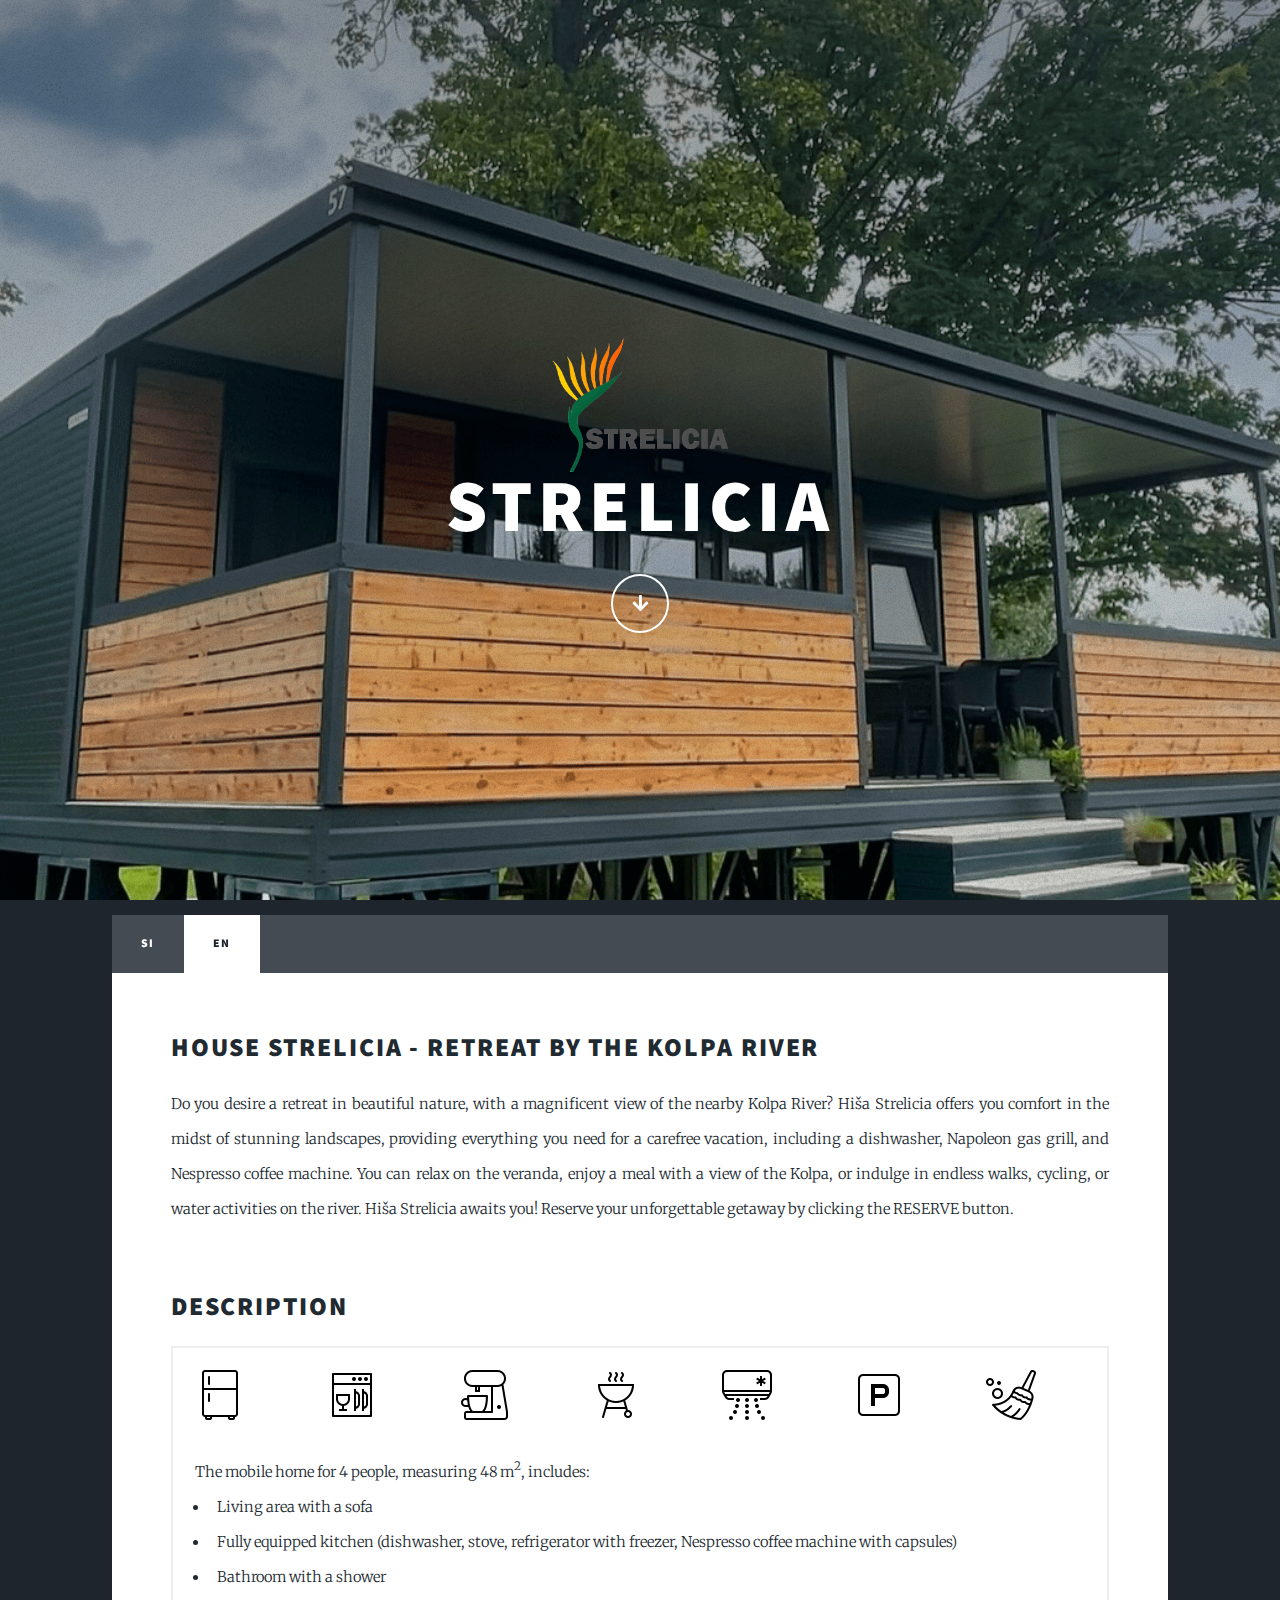
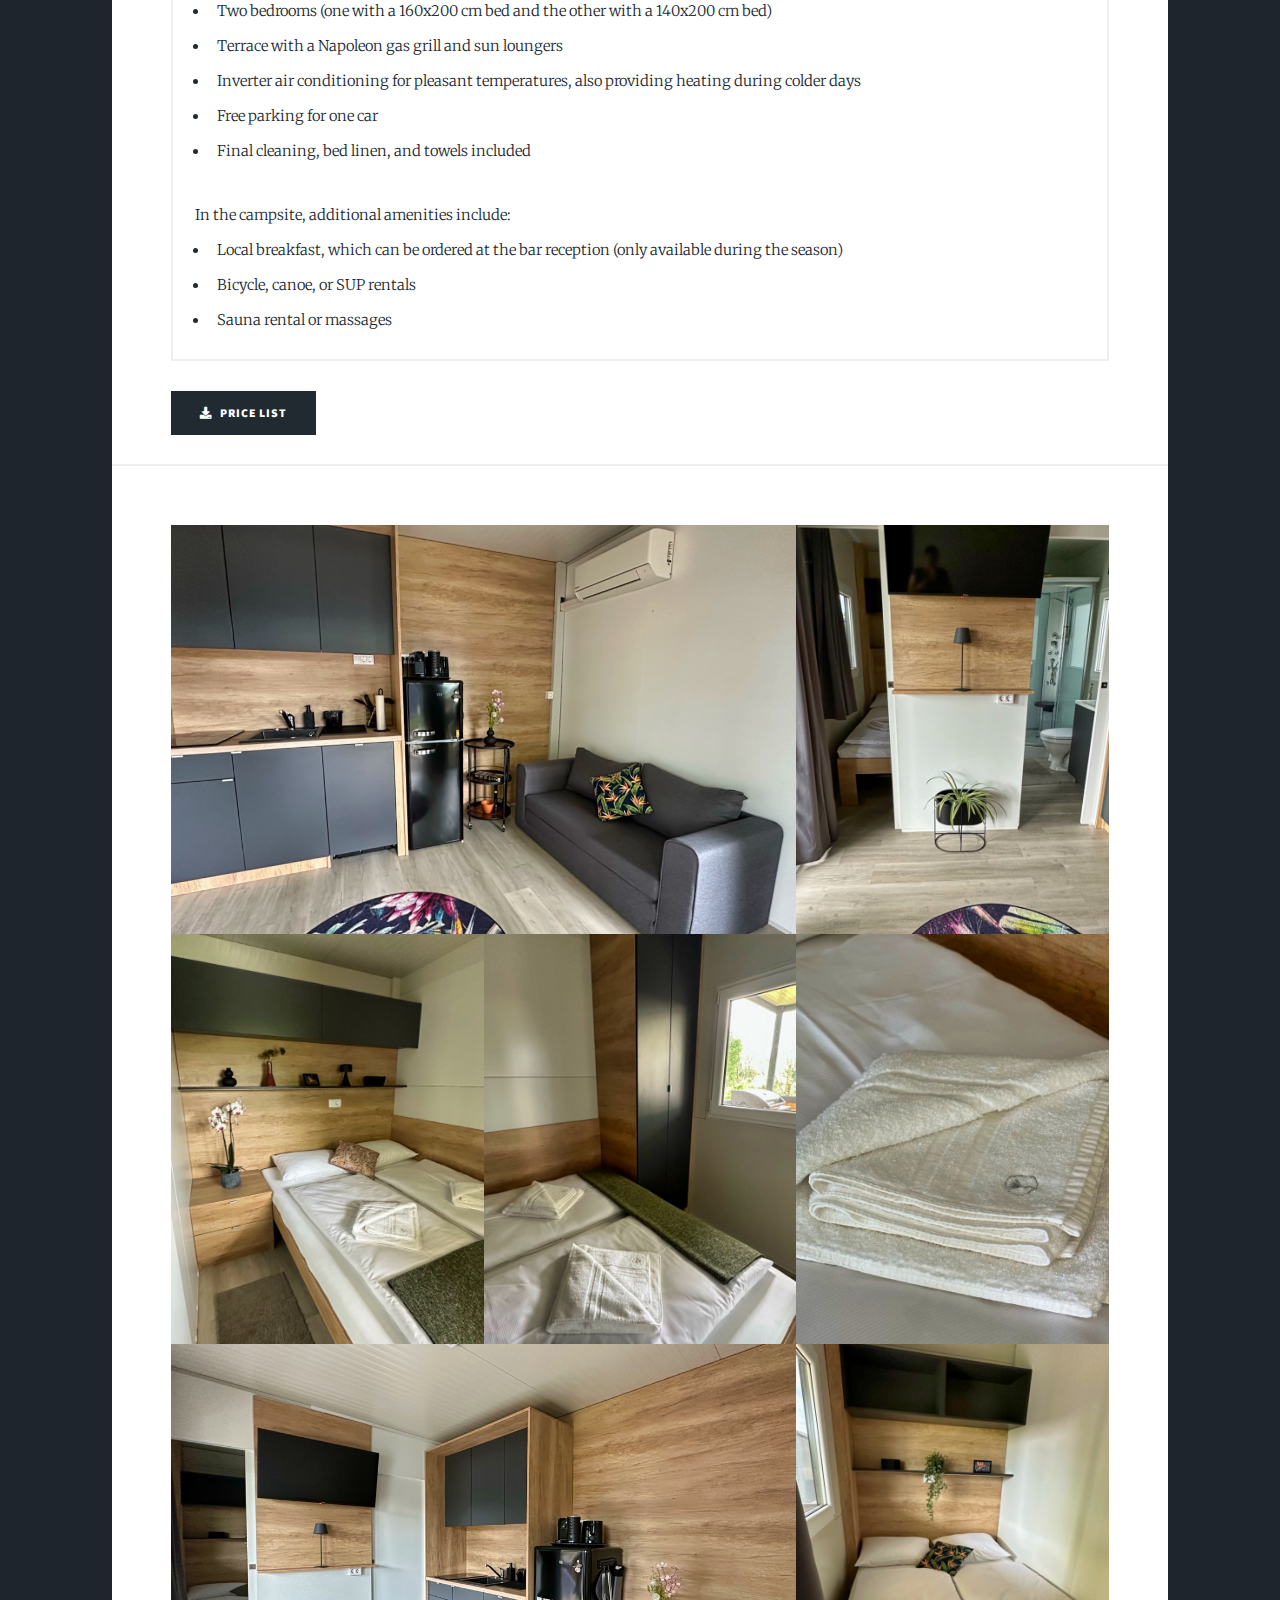
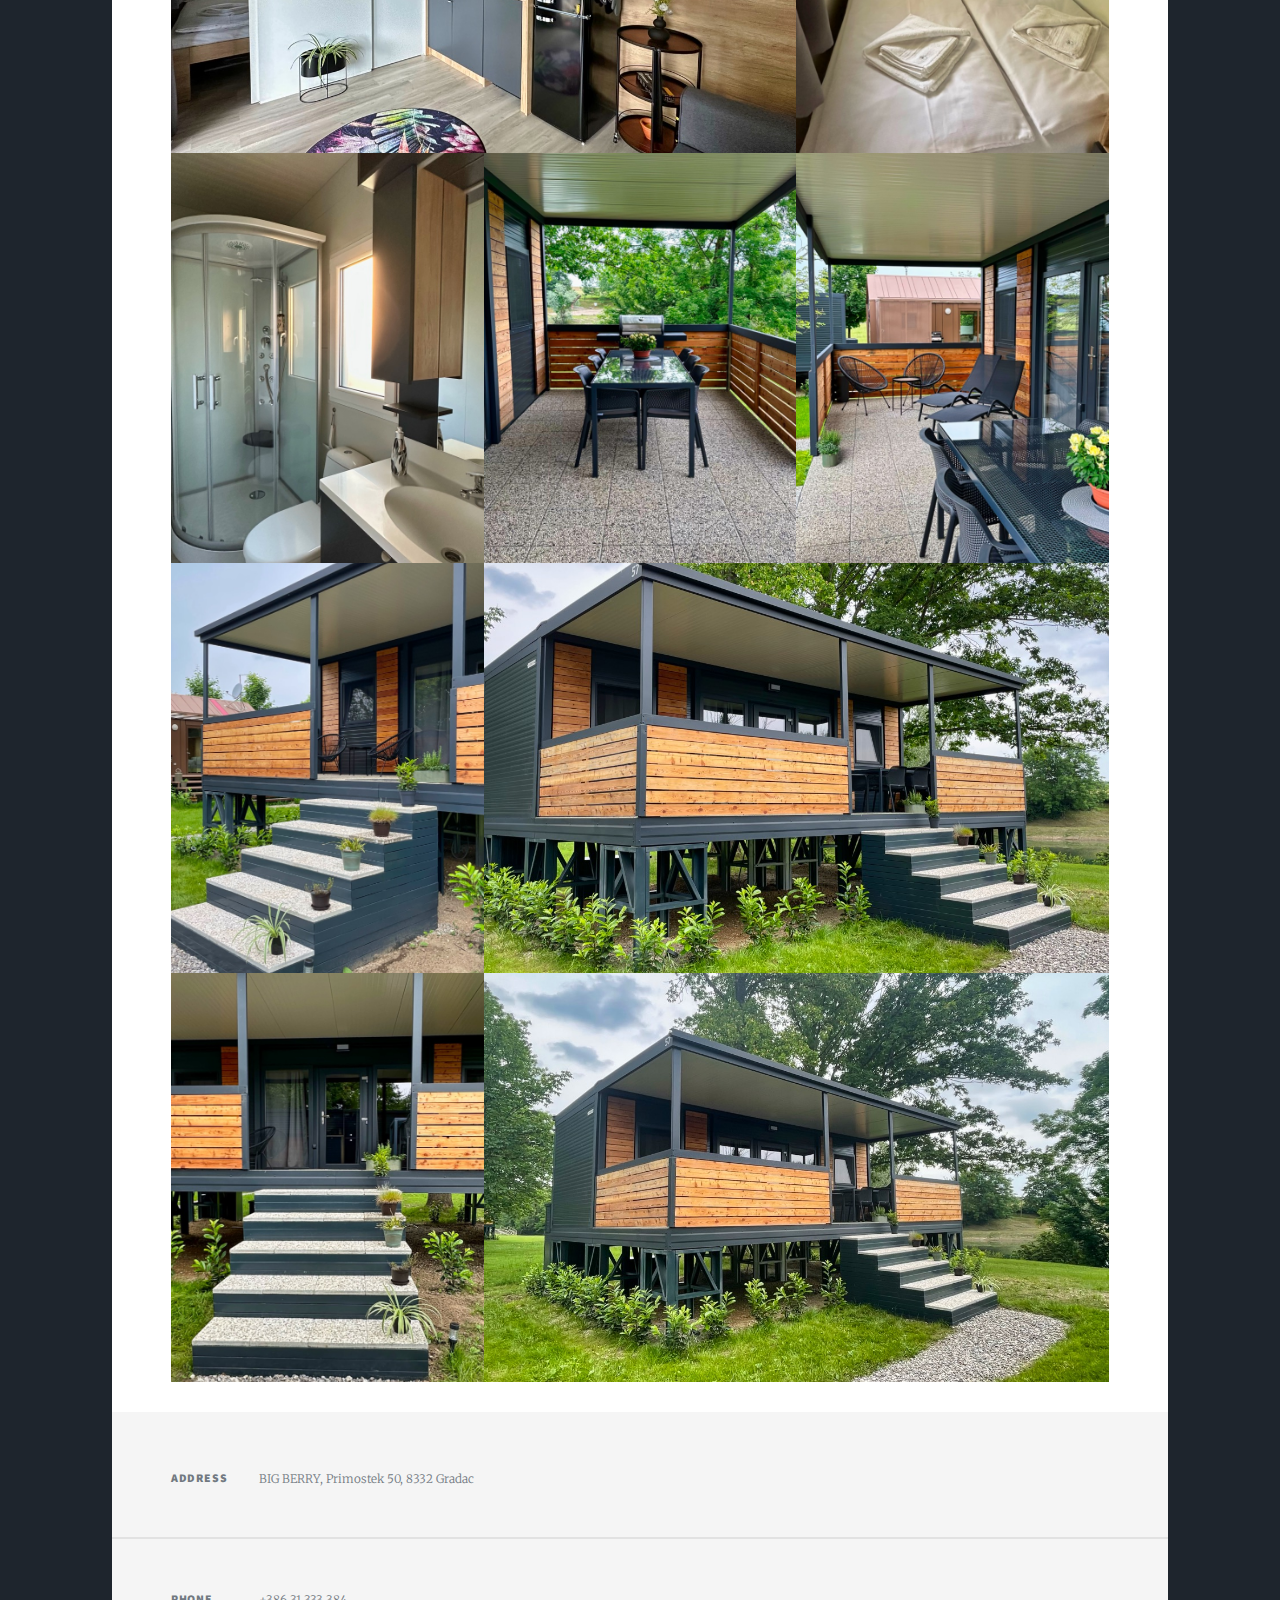
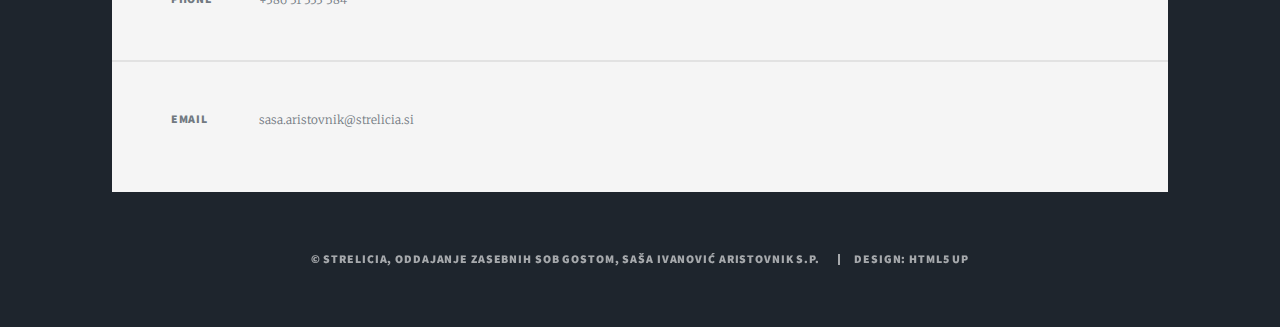
==== commit e9bc5e7a: "Dodal angleško verzijo" ====
--- a/en.html
+++ b/en.html
@@ -55,7 +55,7 @@
       <!-- Nav -->
       <nav id="nav">
         <ul class="links">
-          <li><a href="index.html">SI</a></li>
+          <li><a href="/">SI</a></li>
           <li class="active"><a href="en.html">EN</a></li>
         </ul>
         <!--
@@ -98,7 +98,7 @@
             your unforgettable getaway by clicking the RESERVE button.
           </p>
           <br />
-          <h2>Opis</h2>
+          <h2>Description</h2>
           <div class="box">
             <div class="row">
               <div class="col">
@@ -127,37 +127,41 @@
               </div>
             </div>
             <br />
-            Mobilna hiška za 4 osebe, velikosti 48 m<sup>2</sup> vključuje:
+            The mobile home for 4 people, measuring 48 m<sup>2</sup>, includes:
             <ul>
-              <li>Dnevni prostor s kavčem</li>
-              <li>
-                Opremljen kuhinjski prostor (pomivalni stroj, štedilnik,
-                hladilnik z zamrzovalnikom, kavni aparat Nespresso s kapsulami)
-              </li>
-              <li>Kopalnico s tušem</li>
-              <li>Dve spalnici (eno ležišče 160x200 cm in drugo 140x200 cm)</li>
-              <li>Teraso s plinskim žarom Napoleon in ležalniki</li>
-              <li>
-                Za prijetne temperature skrbi inverterska klima, ki omogoča tudi
-                gretje v hladnejših dneh
-              </li>
-              <li>Brezplačno parkirišče za en avtomobil</li>
-              <li>Vključeno končno čiščenje, posteljnina in brisače</li>
+              <li>Living area with a sofa</li>
+              <li>
+                Fully equipped kitchen (dishwasher, stove, refrigerator with
+                freezer, Nespresso coffee machine with capsules)
+              </li>
+              <li>Bathroom with a shower</li>
+              <li>
+                Two bedrooms (one with a 160x200 cm bed and the other with a
+                140x200 cm bed)
+              </li>
+              <li>Terrace with a Napoleon gas grill and sun loungers</li>
+              <li>
+                Inverter air conditioning for pleasant temperatures, also
+                providing heating during colder days
+              </li>
+              <li>Free parking for one car</li>
+              <li>Final cleaning, bed linen, and towels included</li>
             </ul>
-            V kampu pa je na voljo še:
+            In the campsite, additional amenities include:
             <ul>
               <li>
-                Lokalni zajtrk, ki ga naročite na recepciji bara (samo v sezoni)
-              </li>
-              <li>Najem koles, kanuja ali SUP-a</li>
-              <li>Najem savne ali masaža</li>
+                Local breakfast, which can be ordered at the bar reception (only
+                available during the season)
+              </li>
+              <li>Bicycle, canoe, or SUP rentals</li>
+              <li>Sauna rental or massages</li>
             </ul>
           </div>
           <a
-            href="./CENIK.pdf"
+            href="./PRICE_LIST.pdf"
             class="button primary icon solid fa-download"
             target="_blank"
-            >CENIK</a
+            >PRICE LIST</a
           >
         </div>
 
@@ -355,7 +359,7 @@
       -->
         <section class="split contact">
           <section class="alt">
-            <h3>Naslov</h3>
+            <h3>Address</h3>
             <p>
               <a href="https://goo.gl/maps/Yuu1Majrwts4AWzw5" target="_blank"
                 >BIG BERRY, Primostek 50, 8332 Gradac</a
@@ -363,7 +367,7 @@
             </p>
           </section>
           <section>
-            <h3>Telefon</h3>
+            <h3>Phone</h3>
             <p><a href="tel:+386 31 333 384">+386 31 333 384</a></p>
           </section>
           <section>
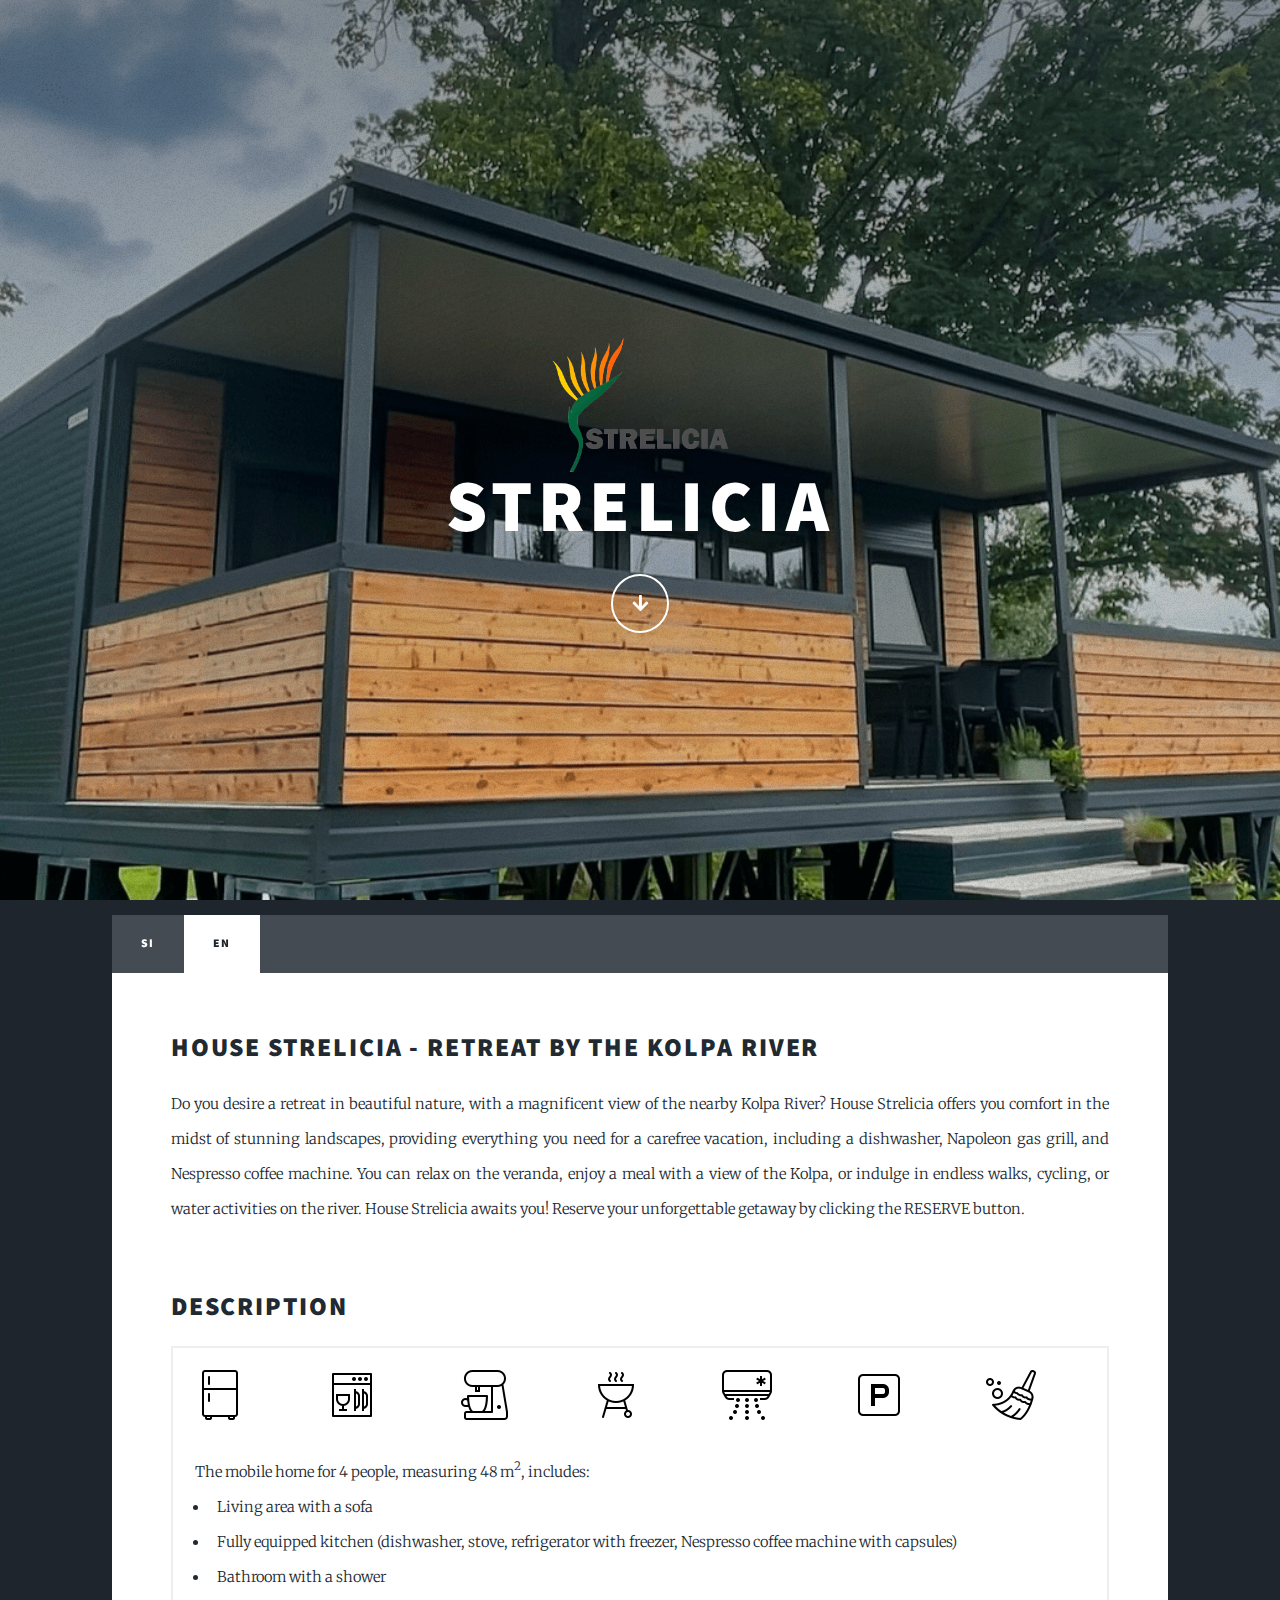
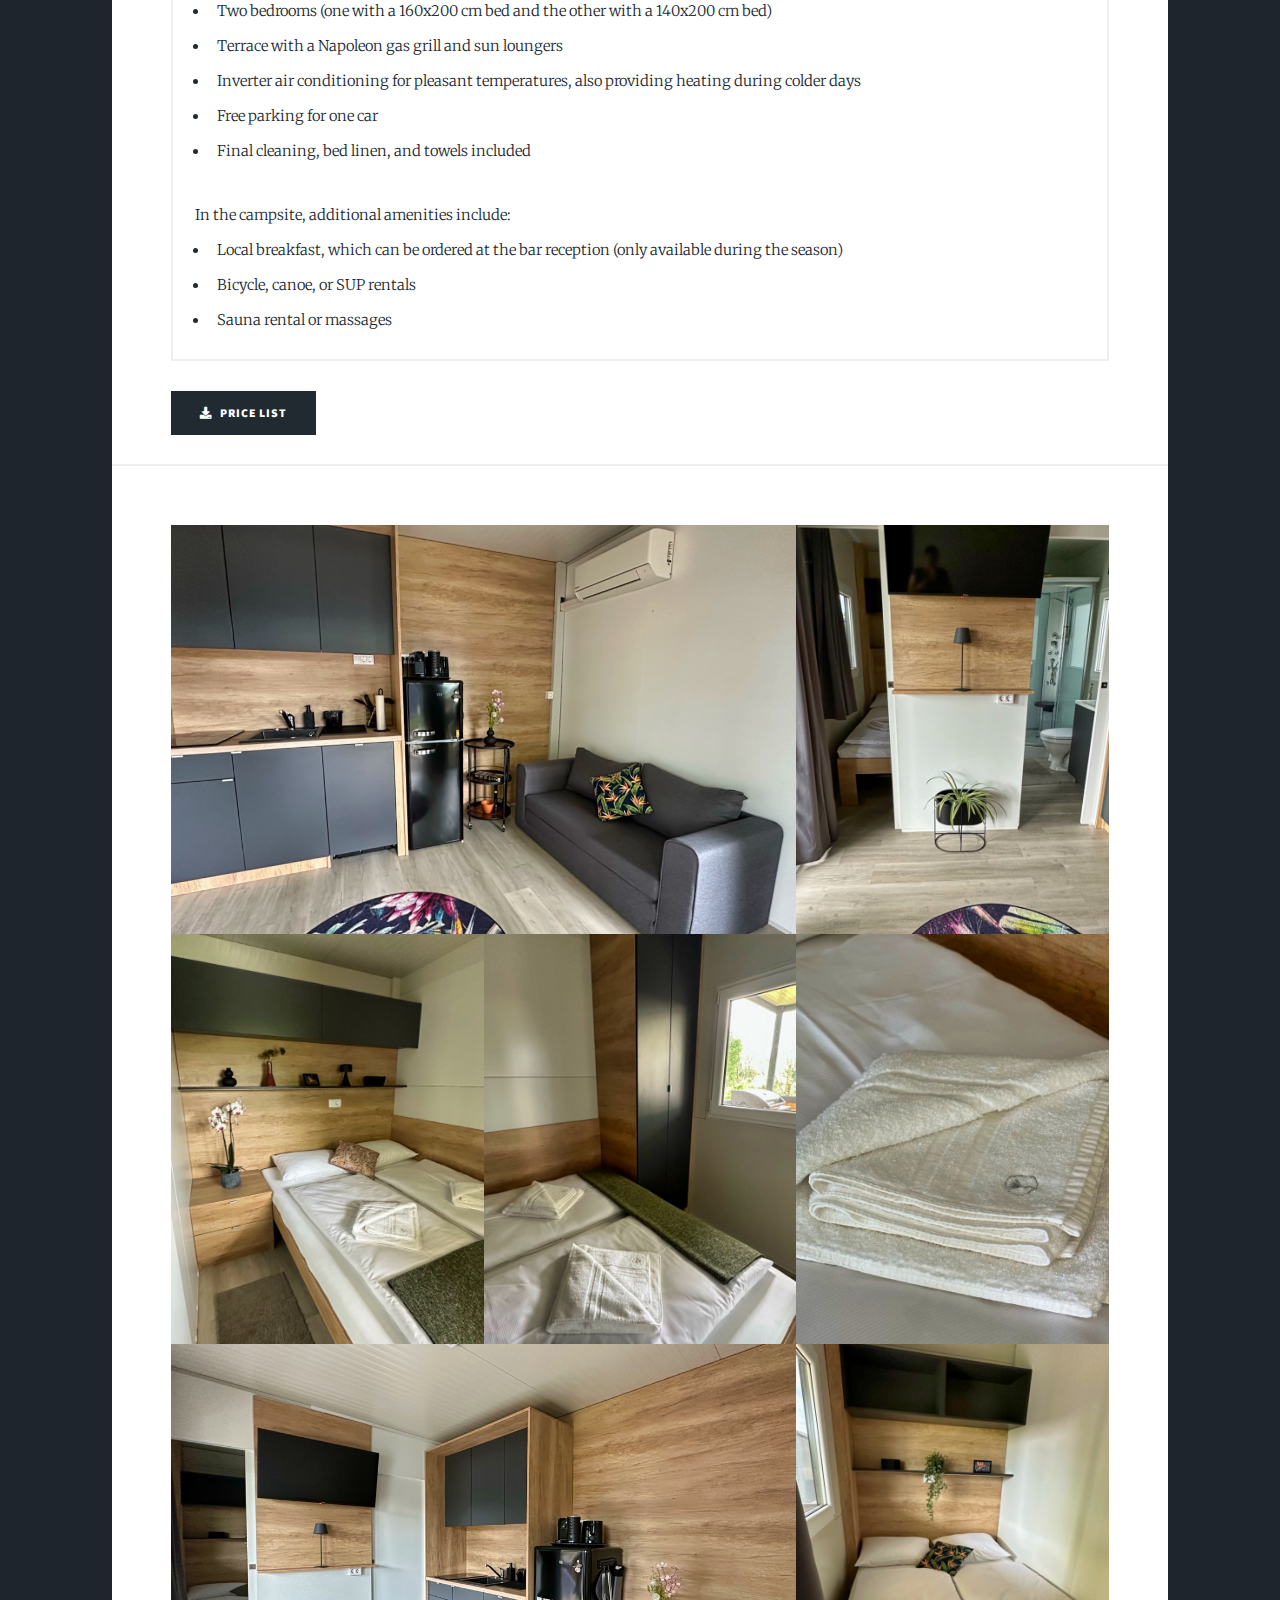
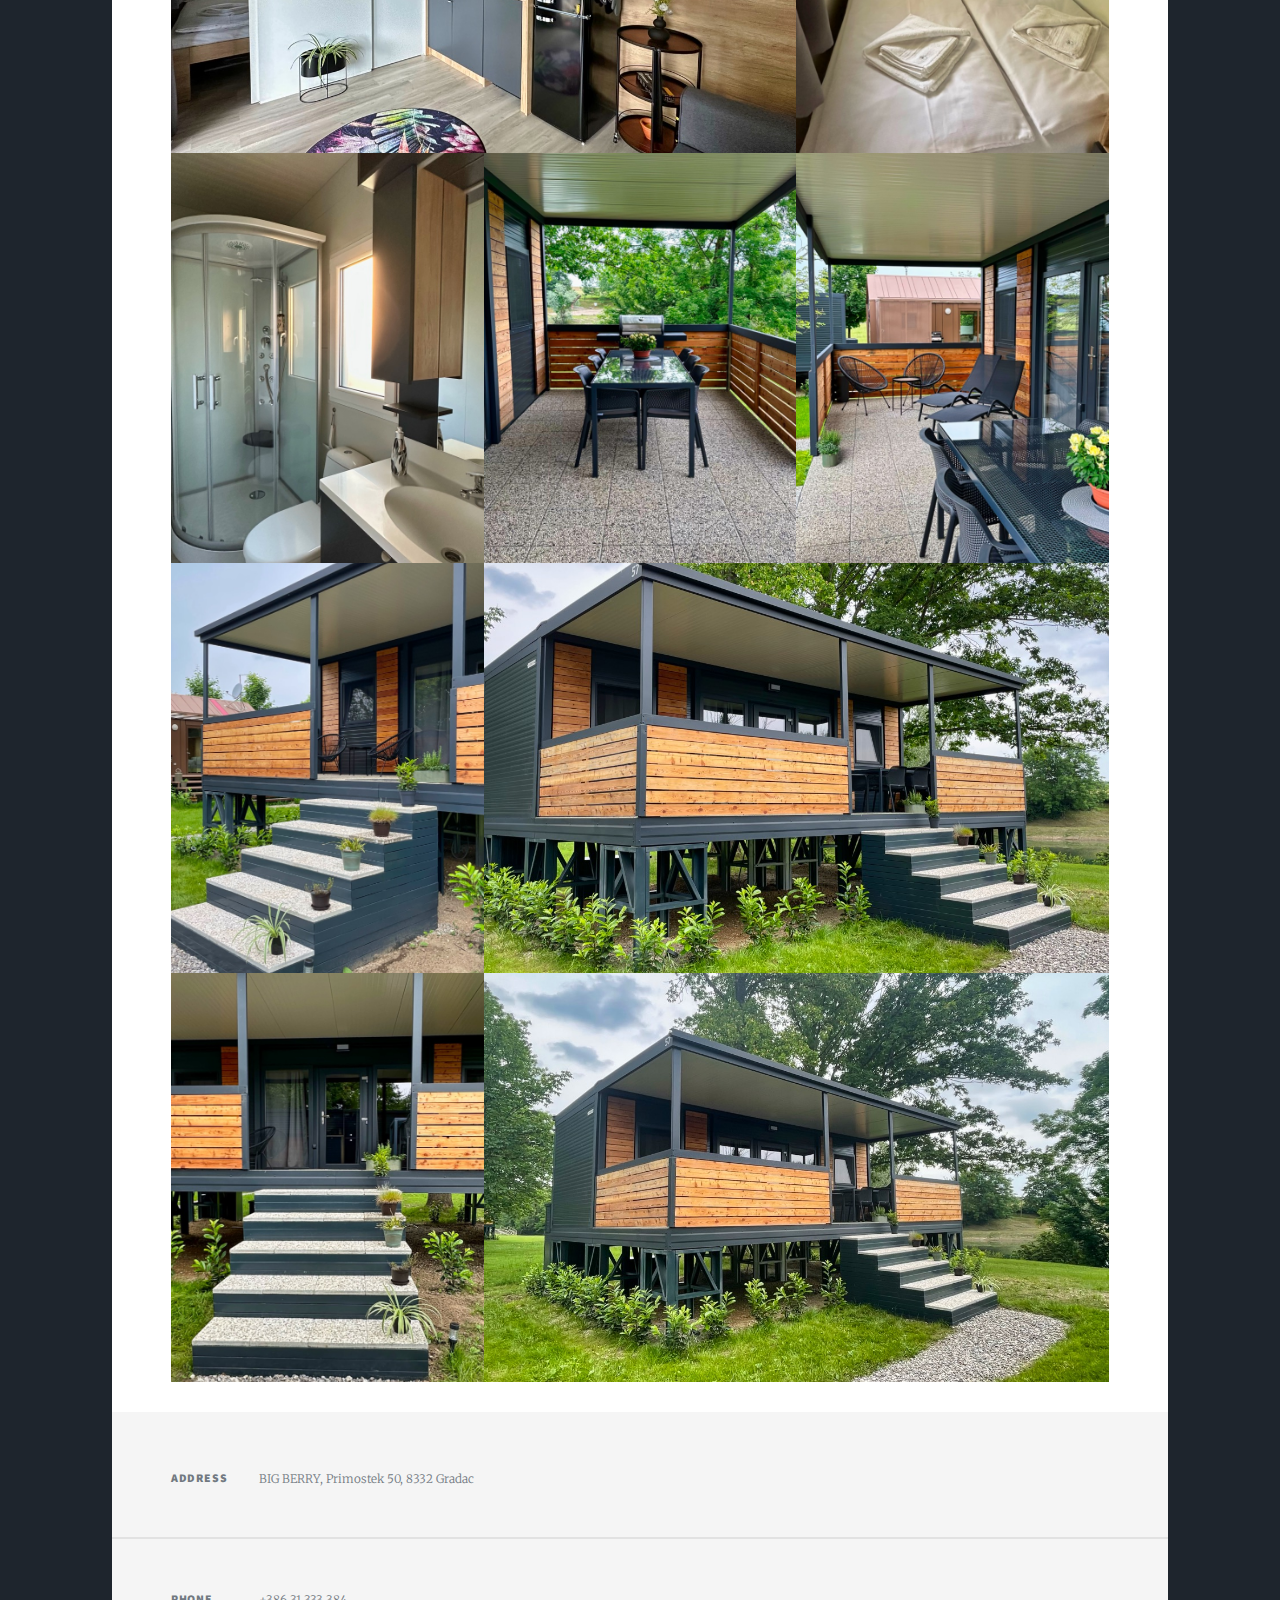
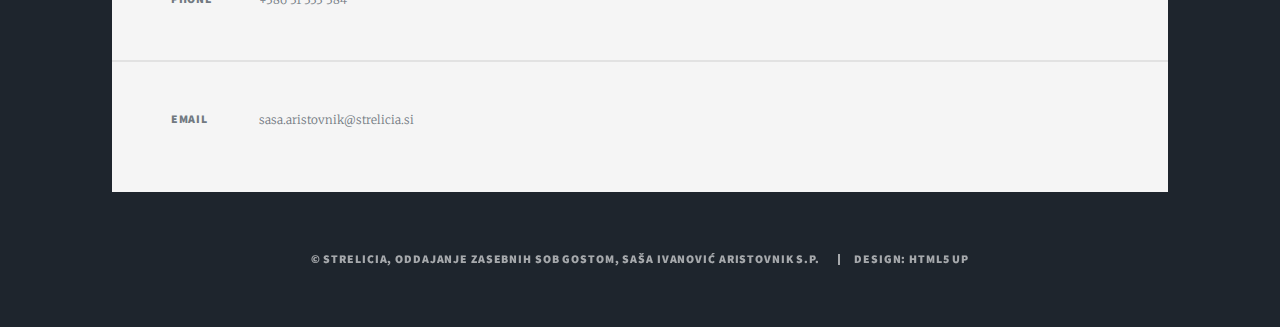
==== commit 928e70b7: "Dodal angleške rezervacije" ====
--- a/en.html
+++ b/en.html
@@ -10,7 +10,7 @@
     <meta charset="utf-8" />
     <meta
       name="description"
-      content="Enjoy a natural paradise by the Kolpa River at Hiša Strelicia! Get comfortable in a mobile home for 4 people with fully equipped kitchen, 2 cozy bedrooms, and terrace with a gas grill allow for relaxation in the embrace of nature. Explore the surroundings by bike, canoe, or stand-up paddleboard. The campsite offers a local breakfast, sauna rental, or massages. Book your adventure now and create unforgettable memories!"
+      content="Enjoy a natural paradise by the Kolpa River at House Strelicia! Get comfortable in a mobile home for 4 people with fully equipped kitchen, 2 cozy bedrooms, and terrace with a gas grill allow for relaxation in the embrace of nature. Explore the surroundings by bike, canoe, or stand-up paddleboard. The campsite offers a local breakfast, sauna rental, or massages. Book your adventure now and create unforgettable memories!"
     />
     <meta
       name="keywords"
@@ -89,12 +89,12 @@
           <h2>House strelicia - retreat by the Kolpa river</h2>
           <p>
             Do you desire a retreat in beautiful nature, with a magnificent view
-            of the nearby Kolpa River? Hiša Strelicia offers you comfort in the
+            of the nearby Kolpa River? House Strelicia offers you comfort in the
             midst of stunning landscapes, providing everything you need for a
             carefree vacation, including a dishwasher, Napoleon gas grill, and
             Nespresso coffee machine. You can relax on the veranda, enjoy a meal
             with a view of the Kolpa, or indulge in endless walks, cycling, or
-            water activities on the river. Hiša Strelicia awaits you! Reserve
+            water activities on the river. House Strelicia awaits you! Reserve
             your unforgettable getaway by clicking the RESERVE button.
           </p>
           <br />
@@ -324,7 +324,7 @@
         data-use-service-core
         defer
       ></script>
-      <div class="elfsight-app-a473a368-42d9-437b-82ac-066fc970c7d5"></div>
+      <div class="elfsight-app-554fc277-846e-4b97-8bfc-e8059f3b3434"></div>
 
       <!-- Footer -->
       <footer id="footer">
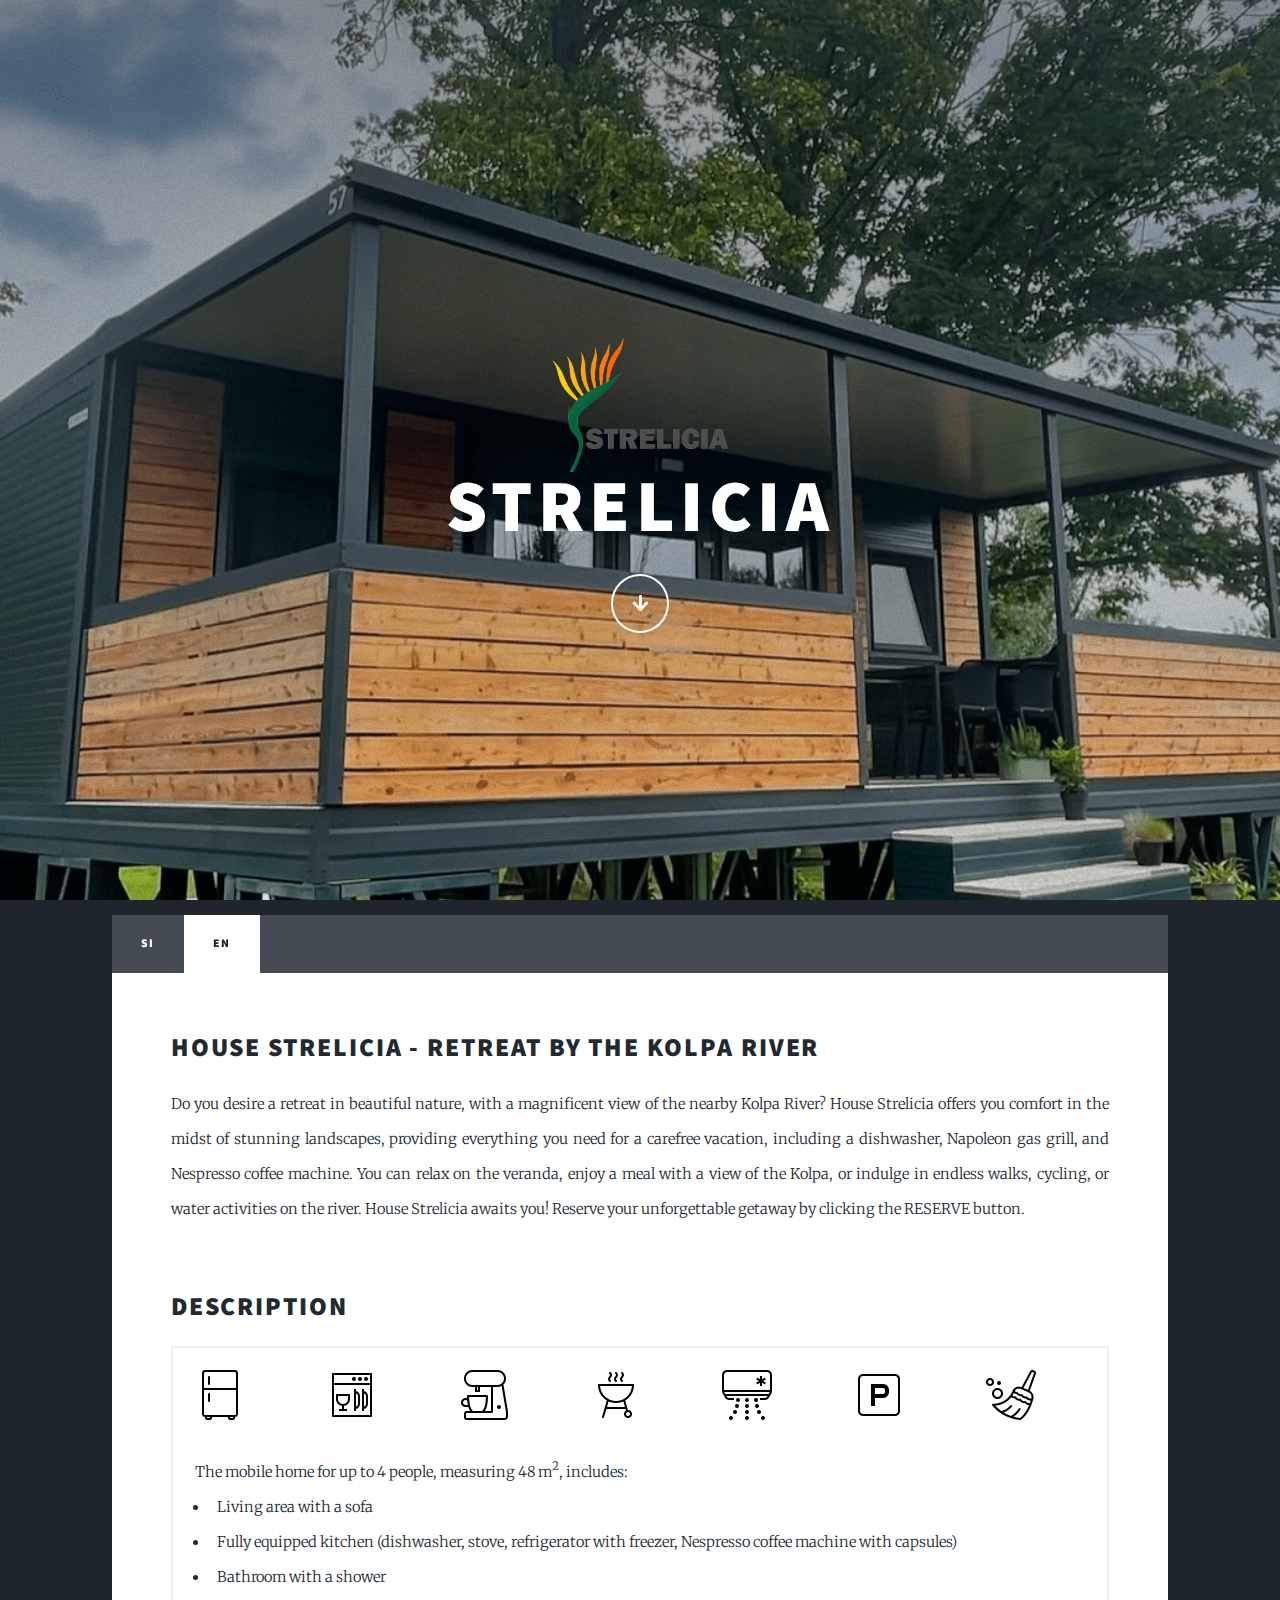
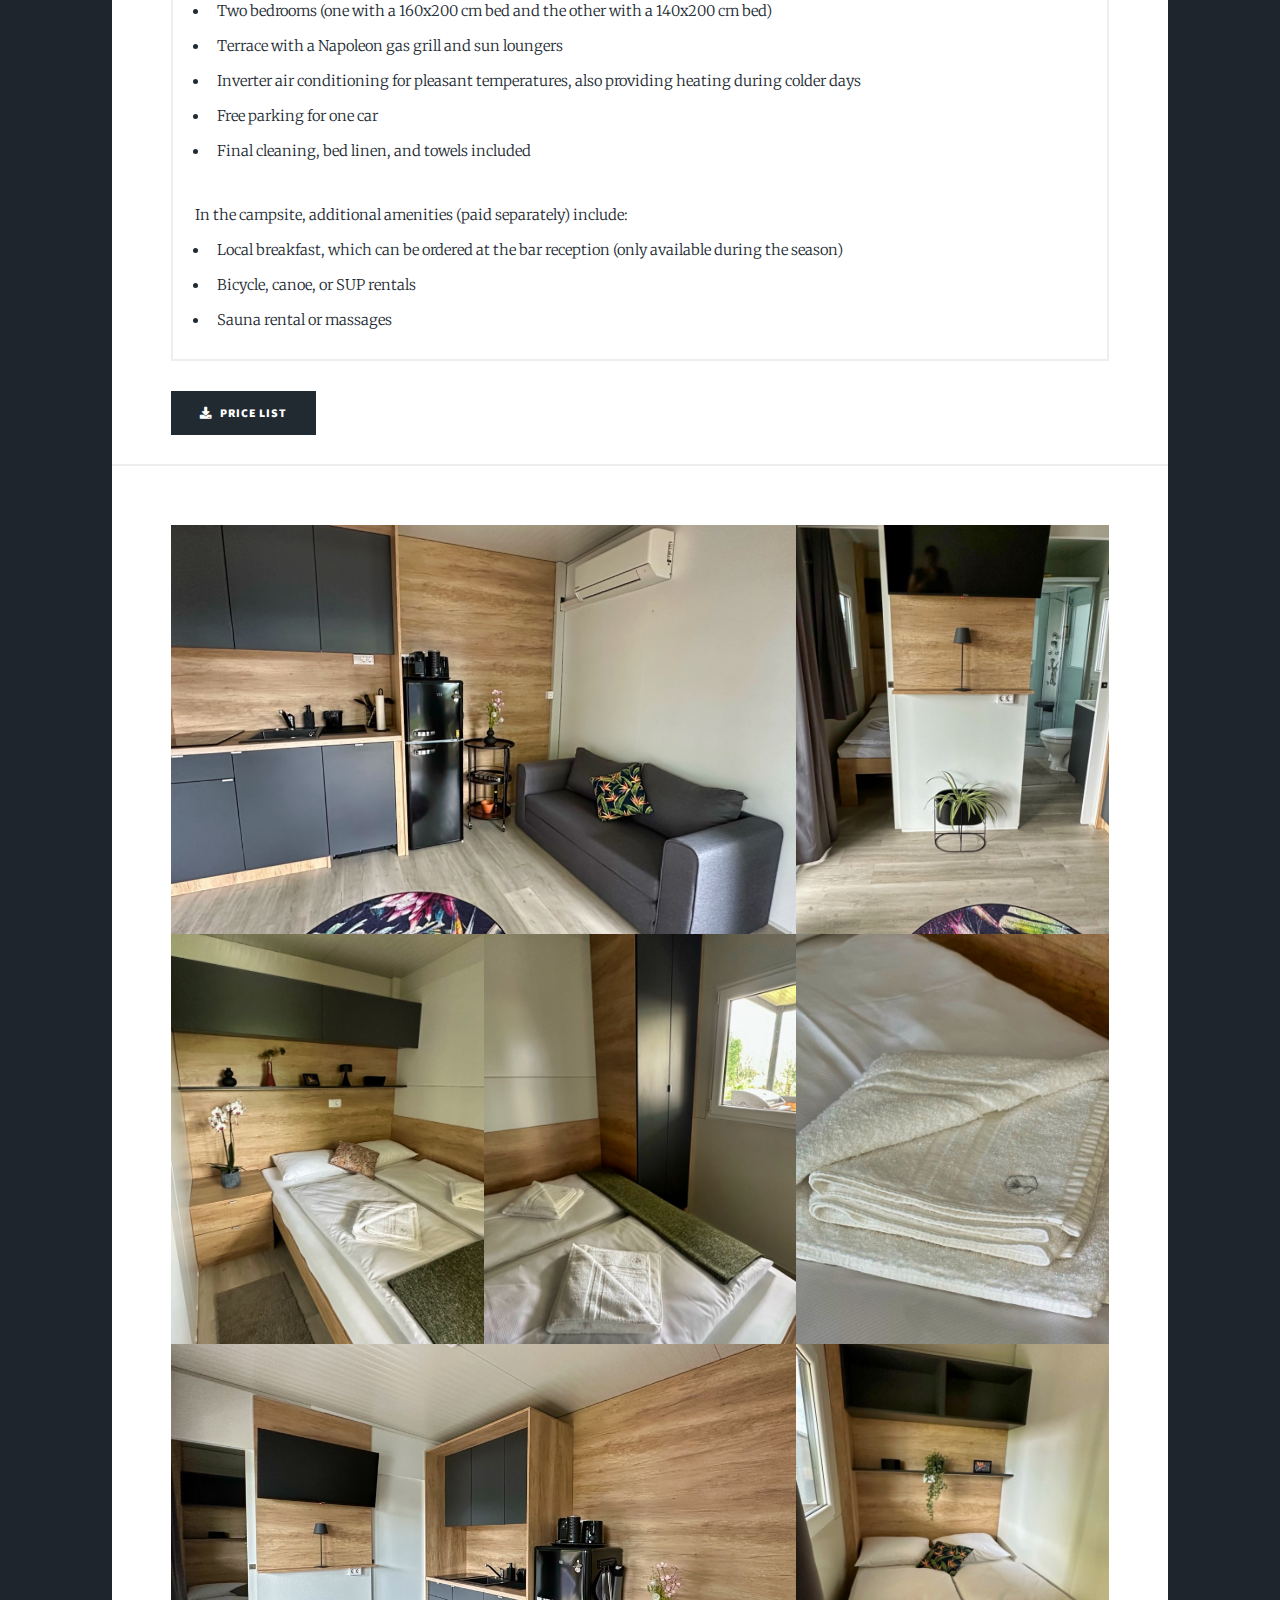
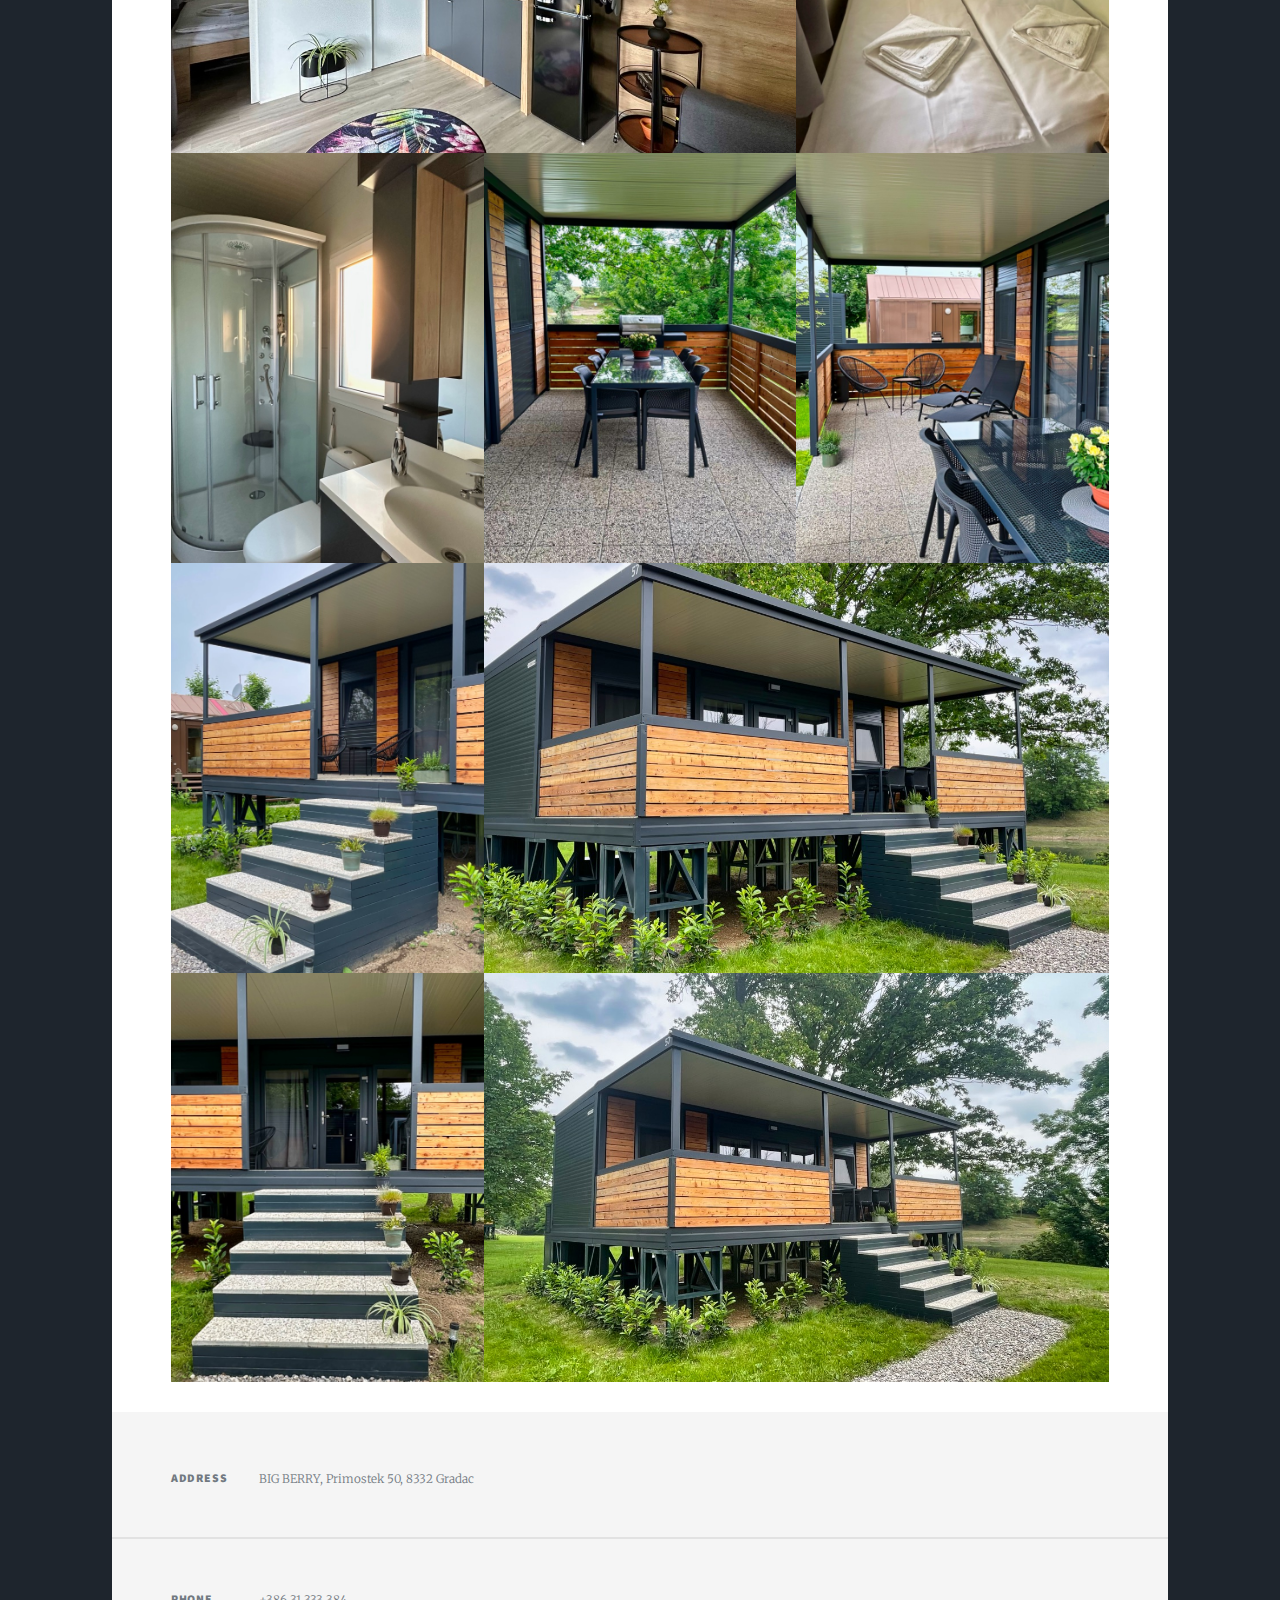
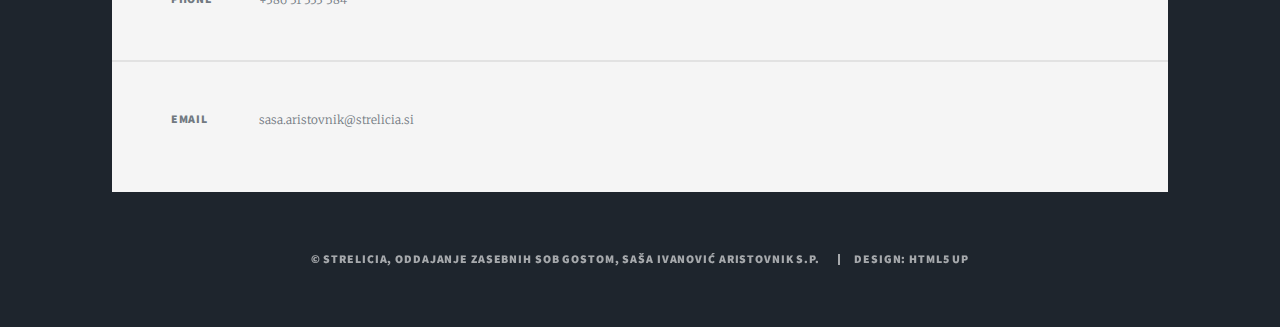
==== commit 274a94ba: "Popravil napake" ====
--- a/en.html
+++ b/en.html
@@ -127,7 +127,8 @@
               </div>
             </div>
             <br />
-            The mobile home for 4 people, measuring 48 m<sup>2</sup>, includes:
+            The mobile home for up to 4 people, measuring 48 m<sup>2</sup>,
+            includes:
             <ul>
               <li>Living area with a sofa</li>
               <li>
@@ -147,7 +148,7 @@
               <li>Free parking for one car</li>
               <li>Final cleaning, bed linen, and towels included</li>
             </ul>
-            In the campsite, additional amenities include:
+            In the campsite, additional amenities (paid separately) include:
             <ul>
               <li>
                 Local breakfast, which can be ordered at the bar reception (only
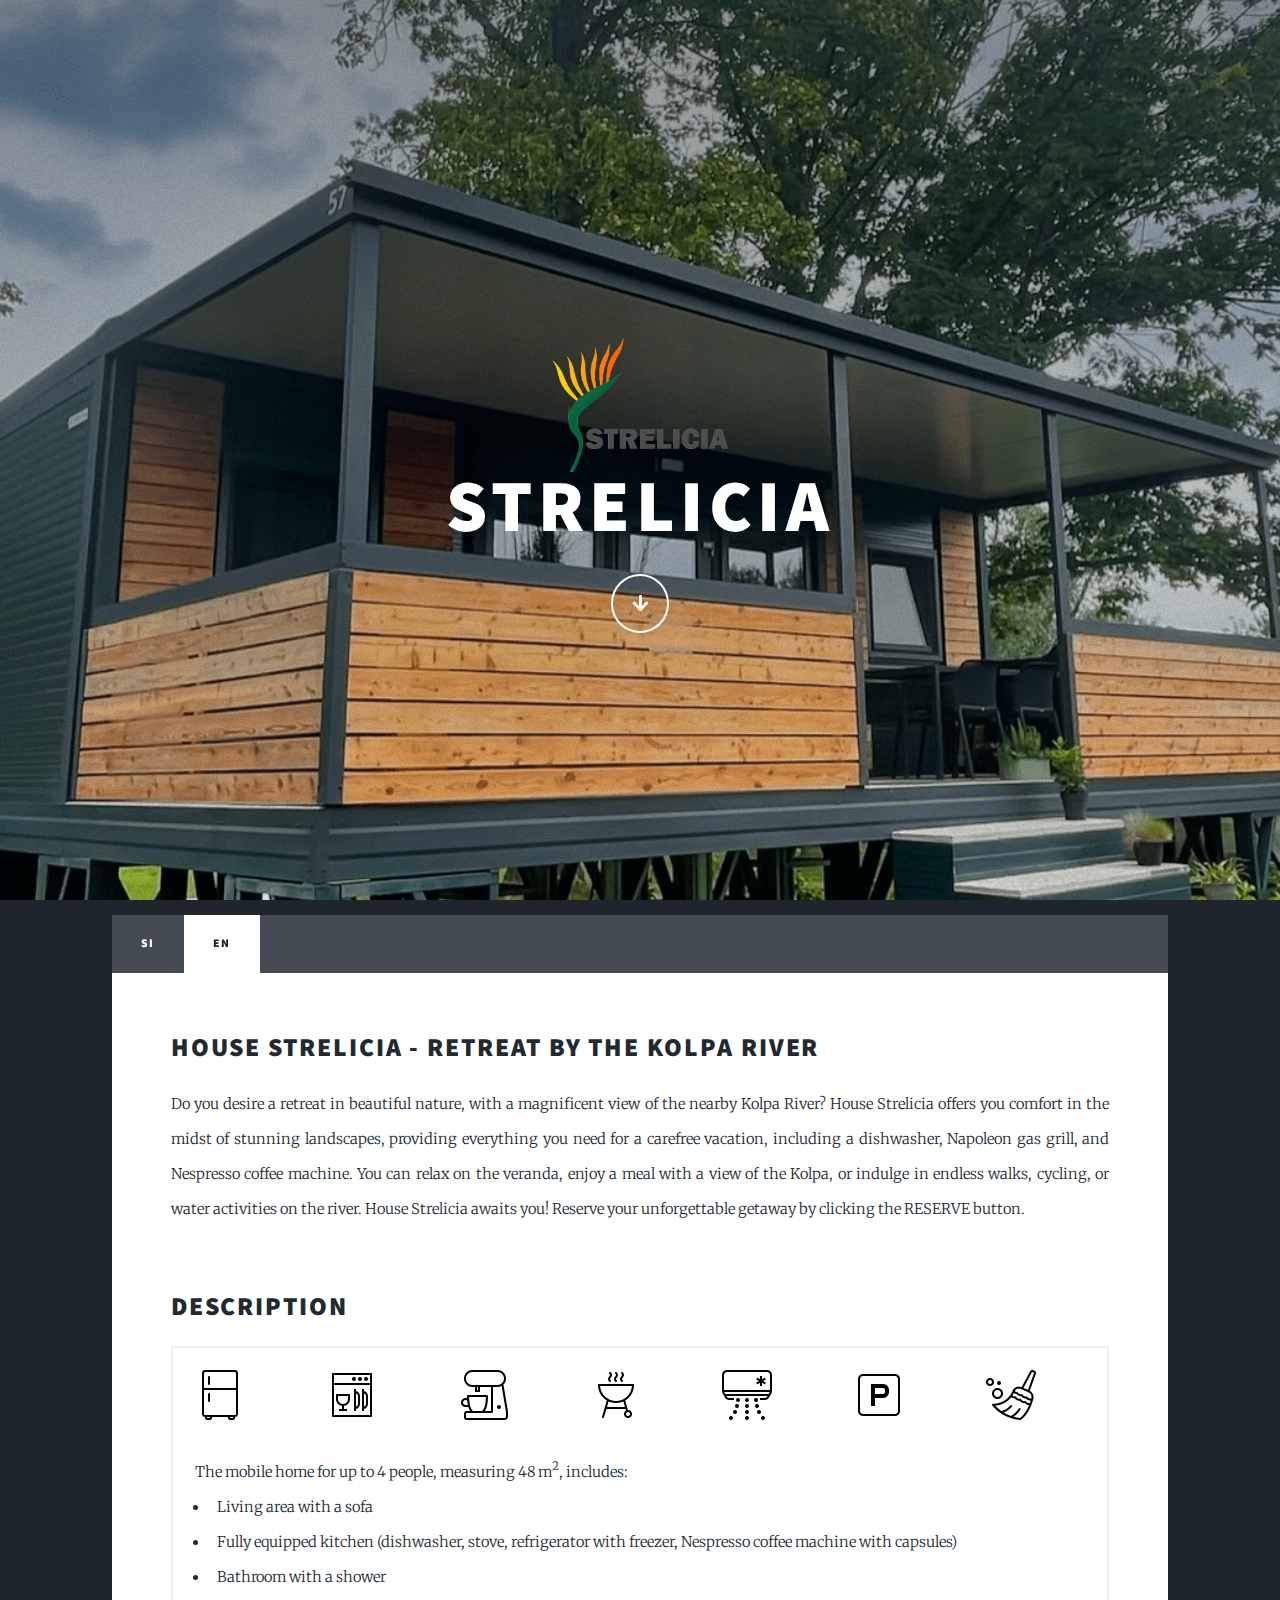
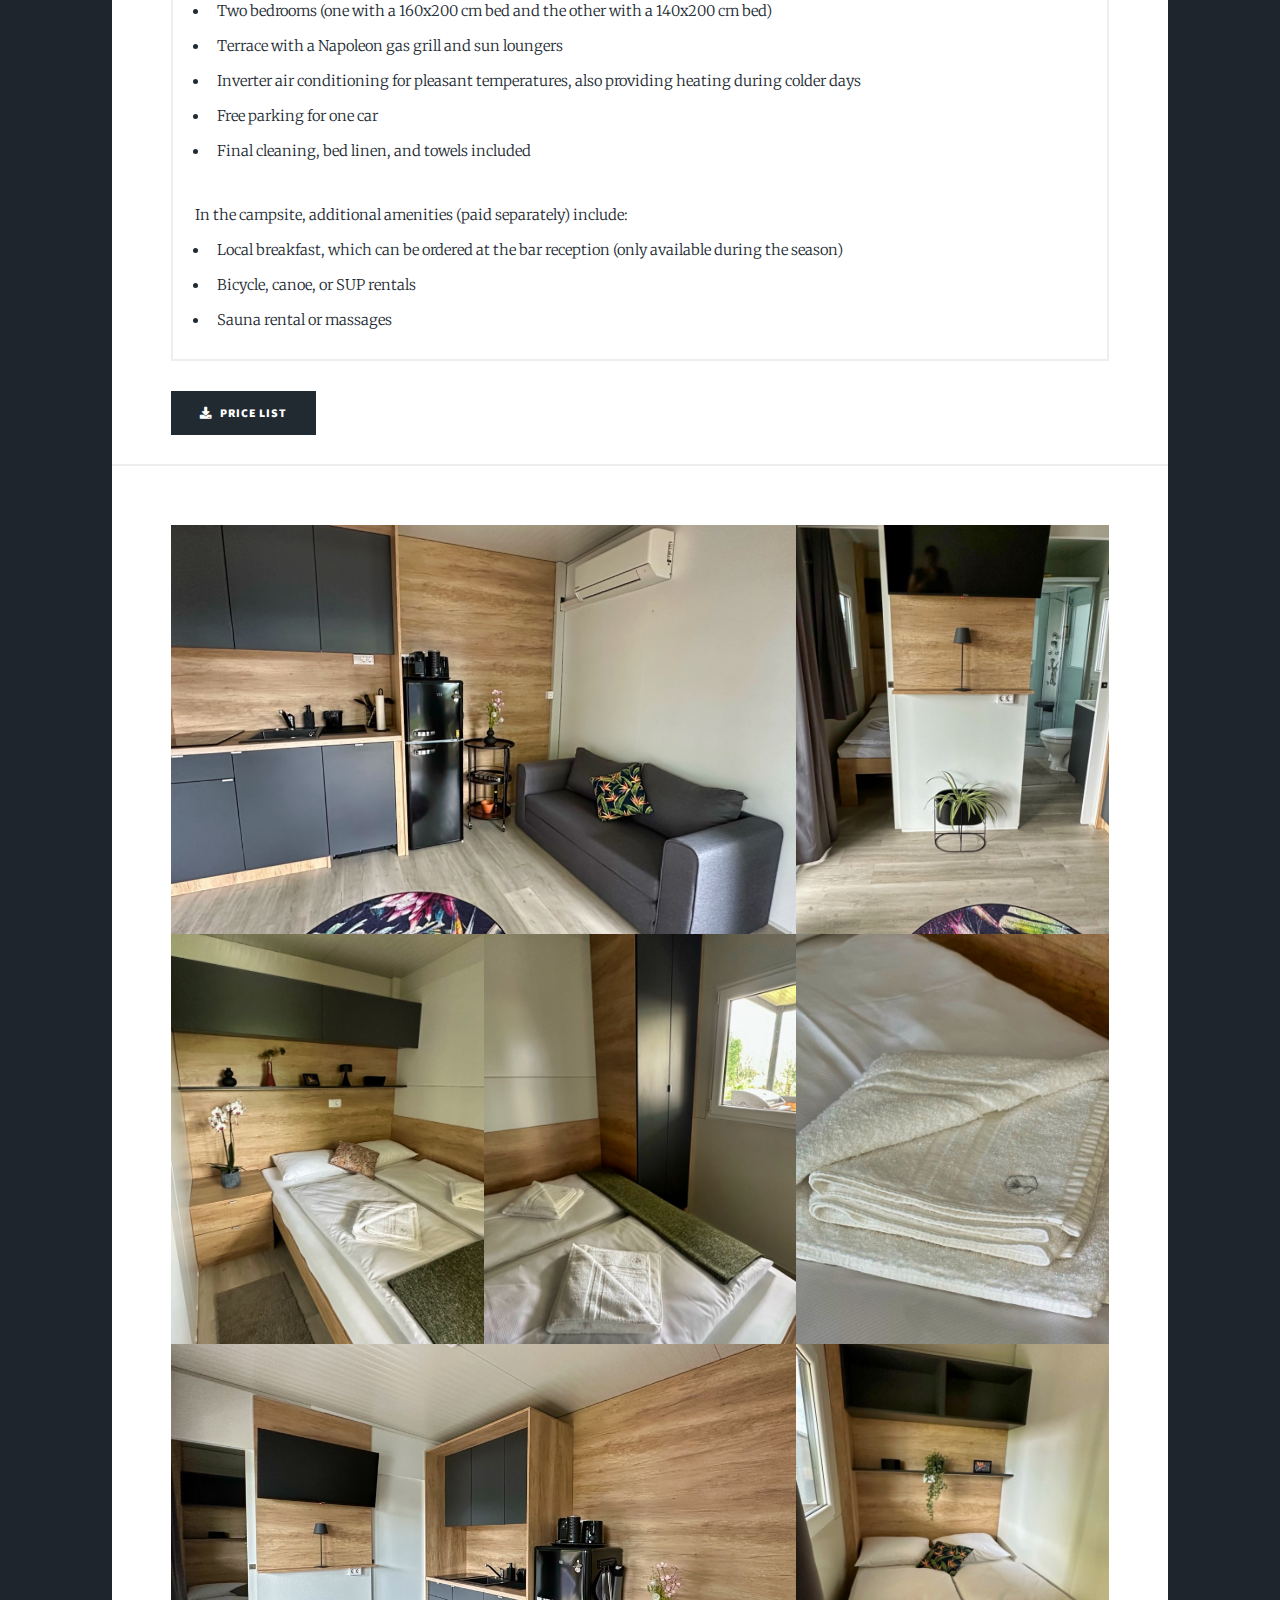
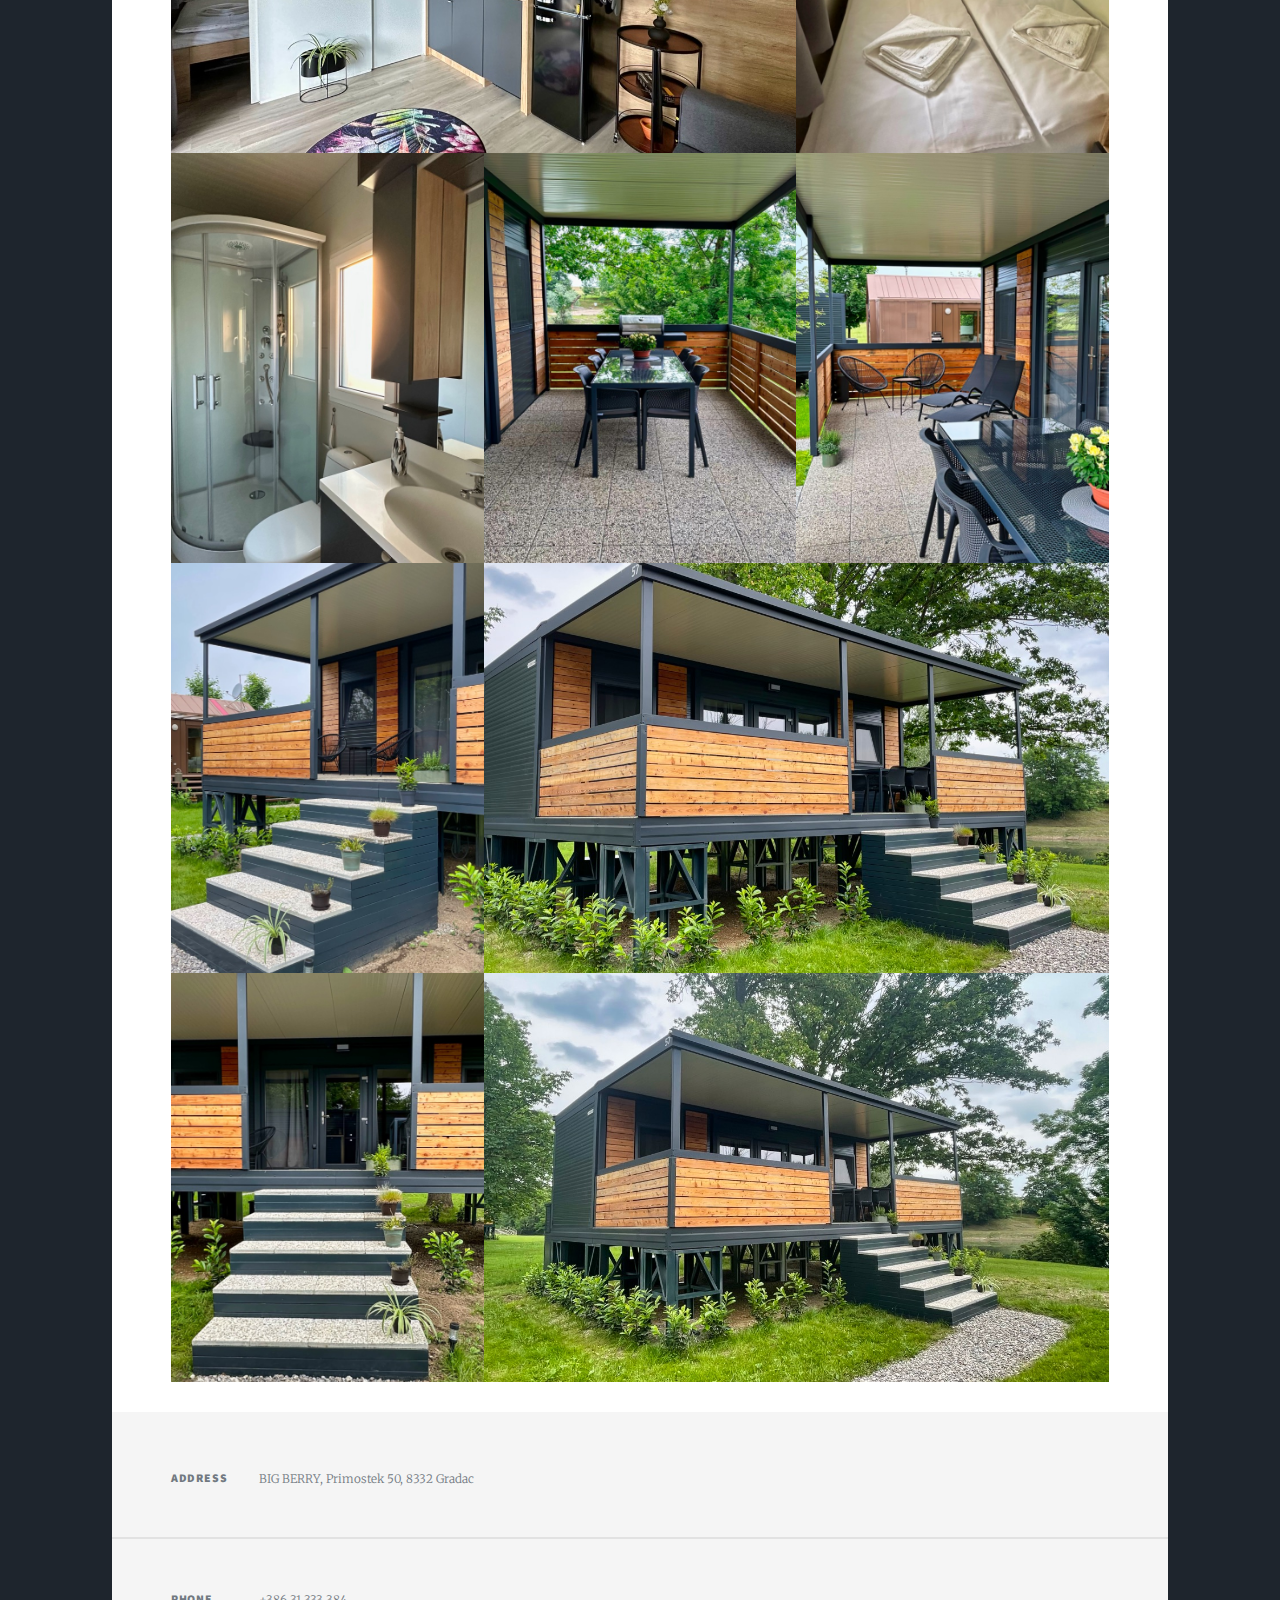
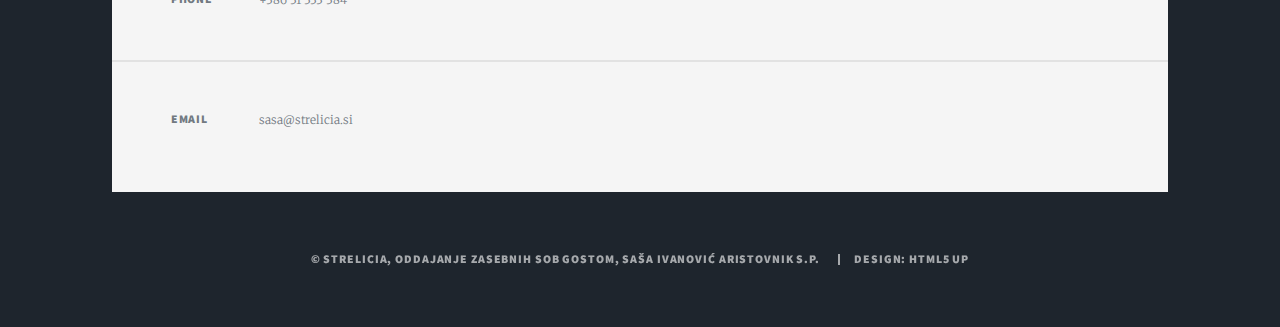
==== commit e8fd35f4: "Popravu mail" ====
--- a/en.html
+++ b/en.html
@@ -374,9 +374,7 @@
           <section>
             <h3>Email</h3>
             <p>
-              <a href="mailto: sasa@strelicia.si"
-                >sasa.aristovnik@strelicia.si</a
-              >
+              <a href="mailto: sasa@strelicia.si">sasa@strelicia.si</a>
             </p>
           </section>
           <!--
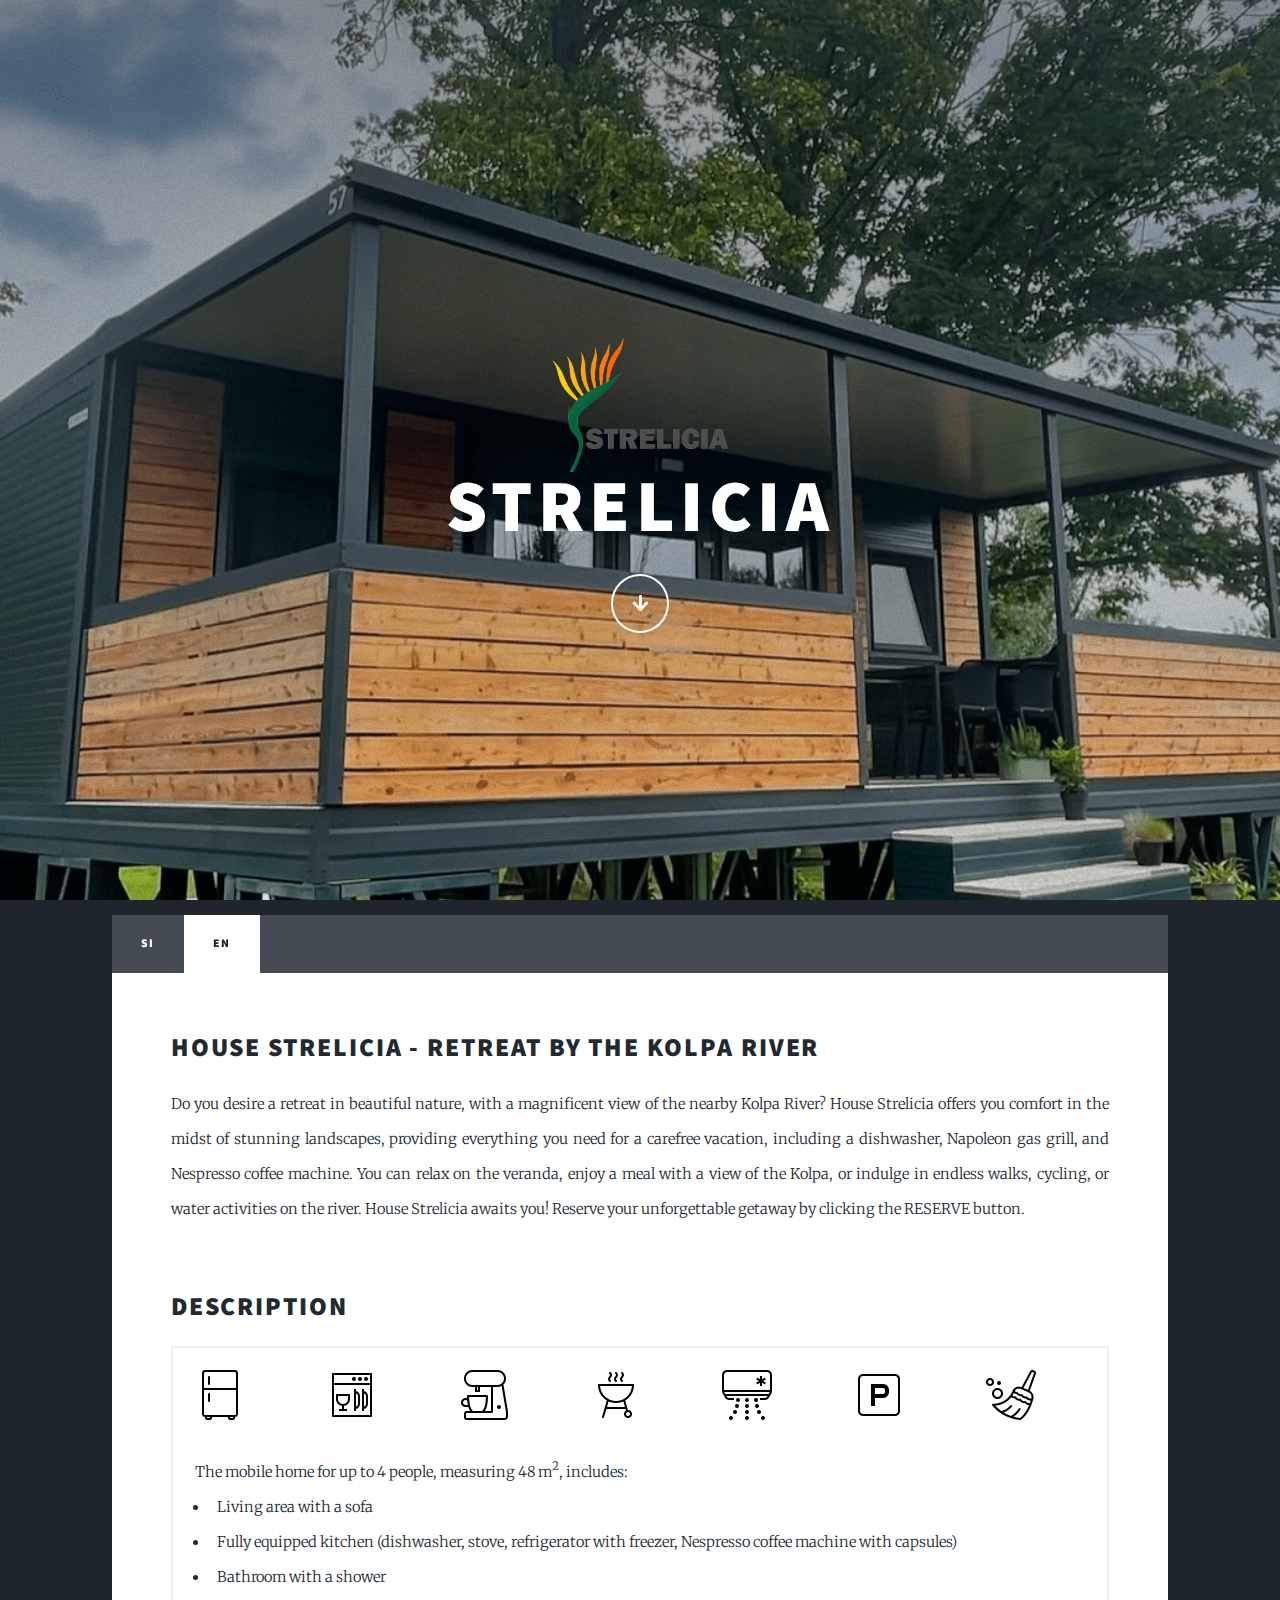
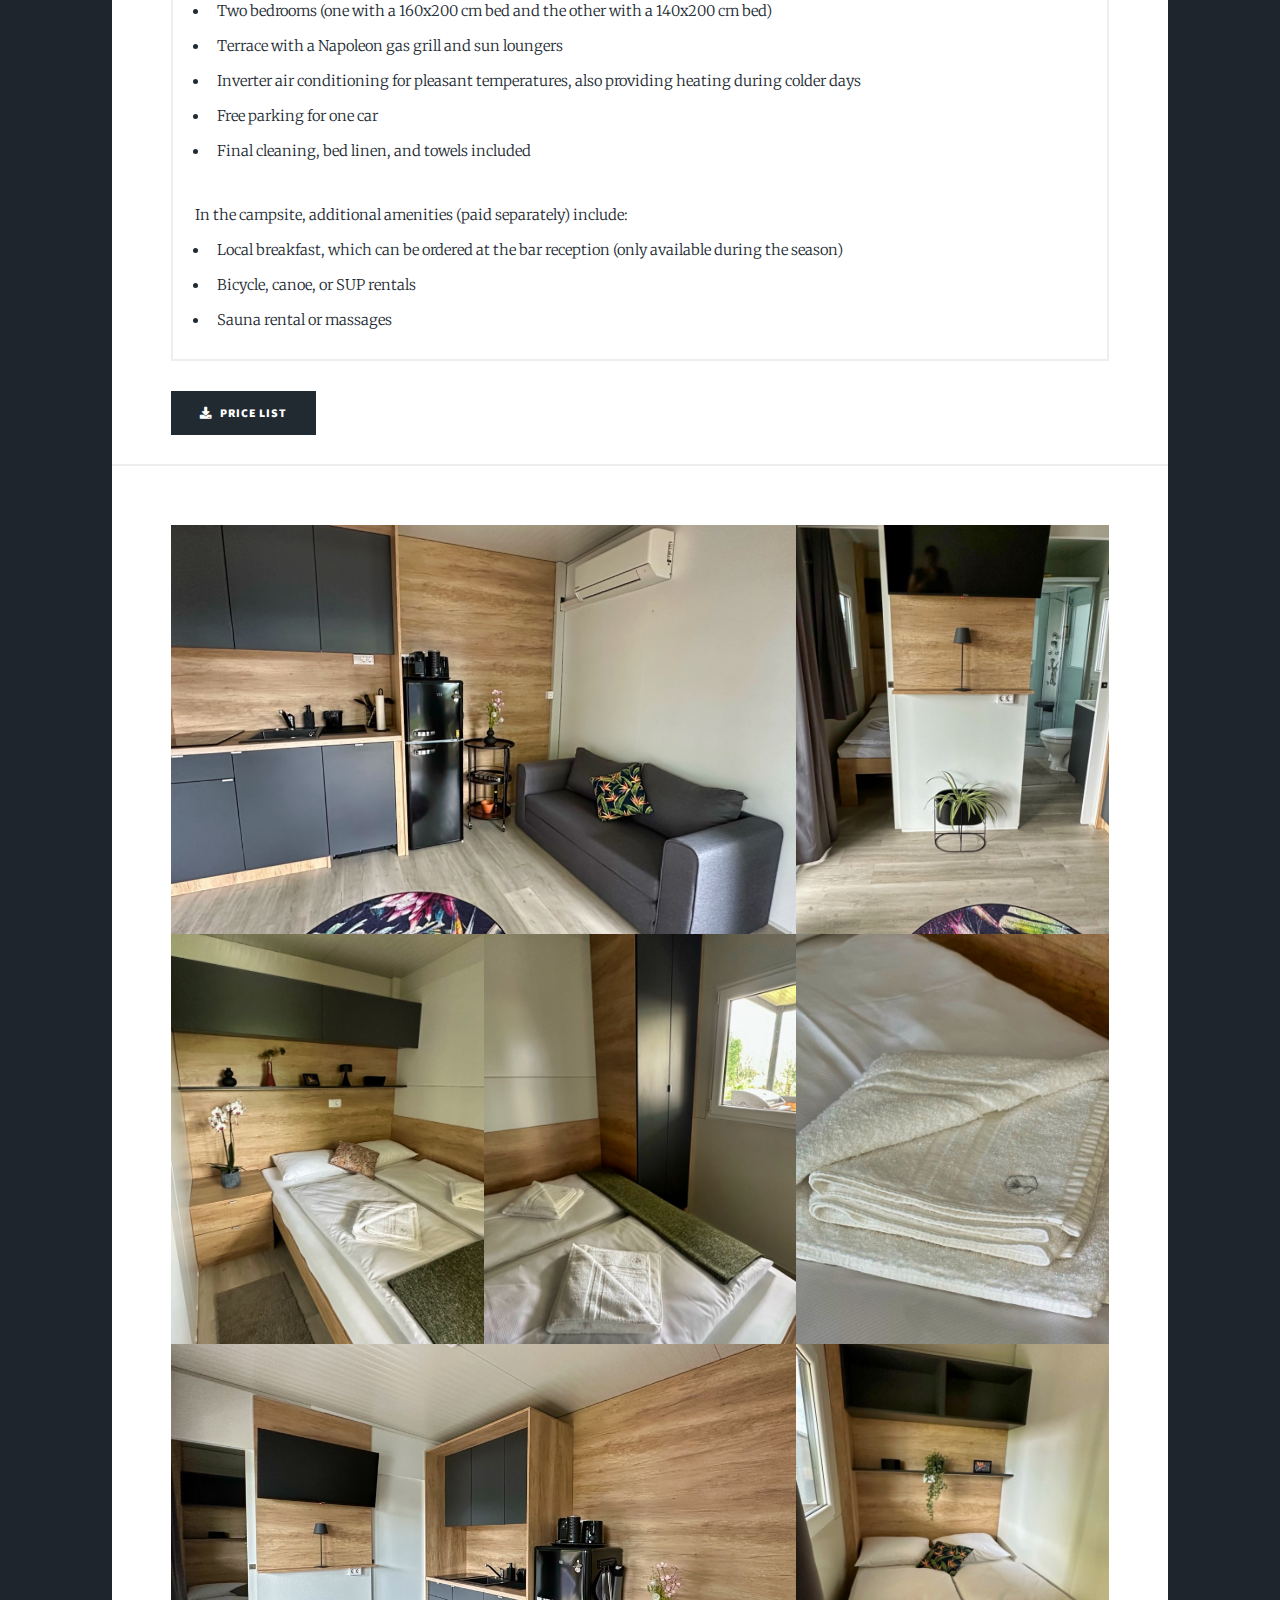
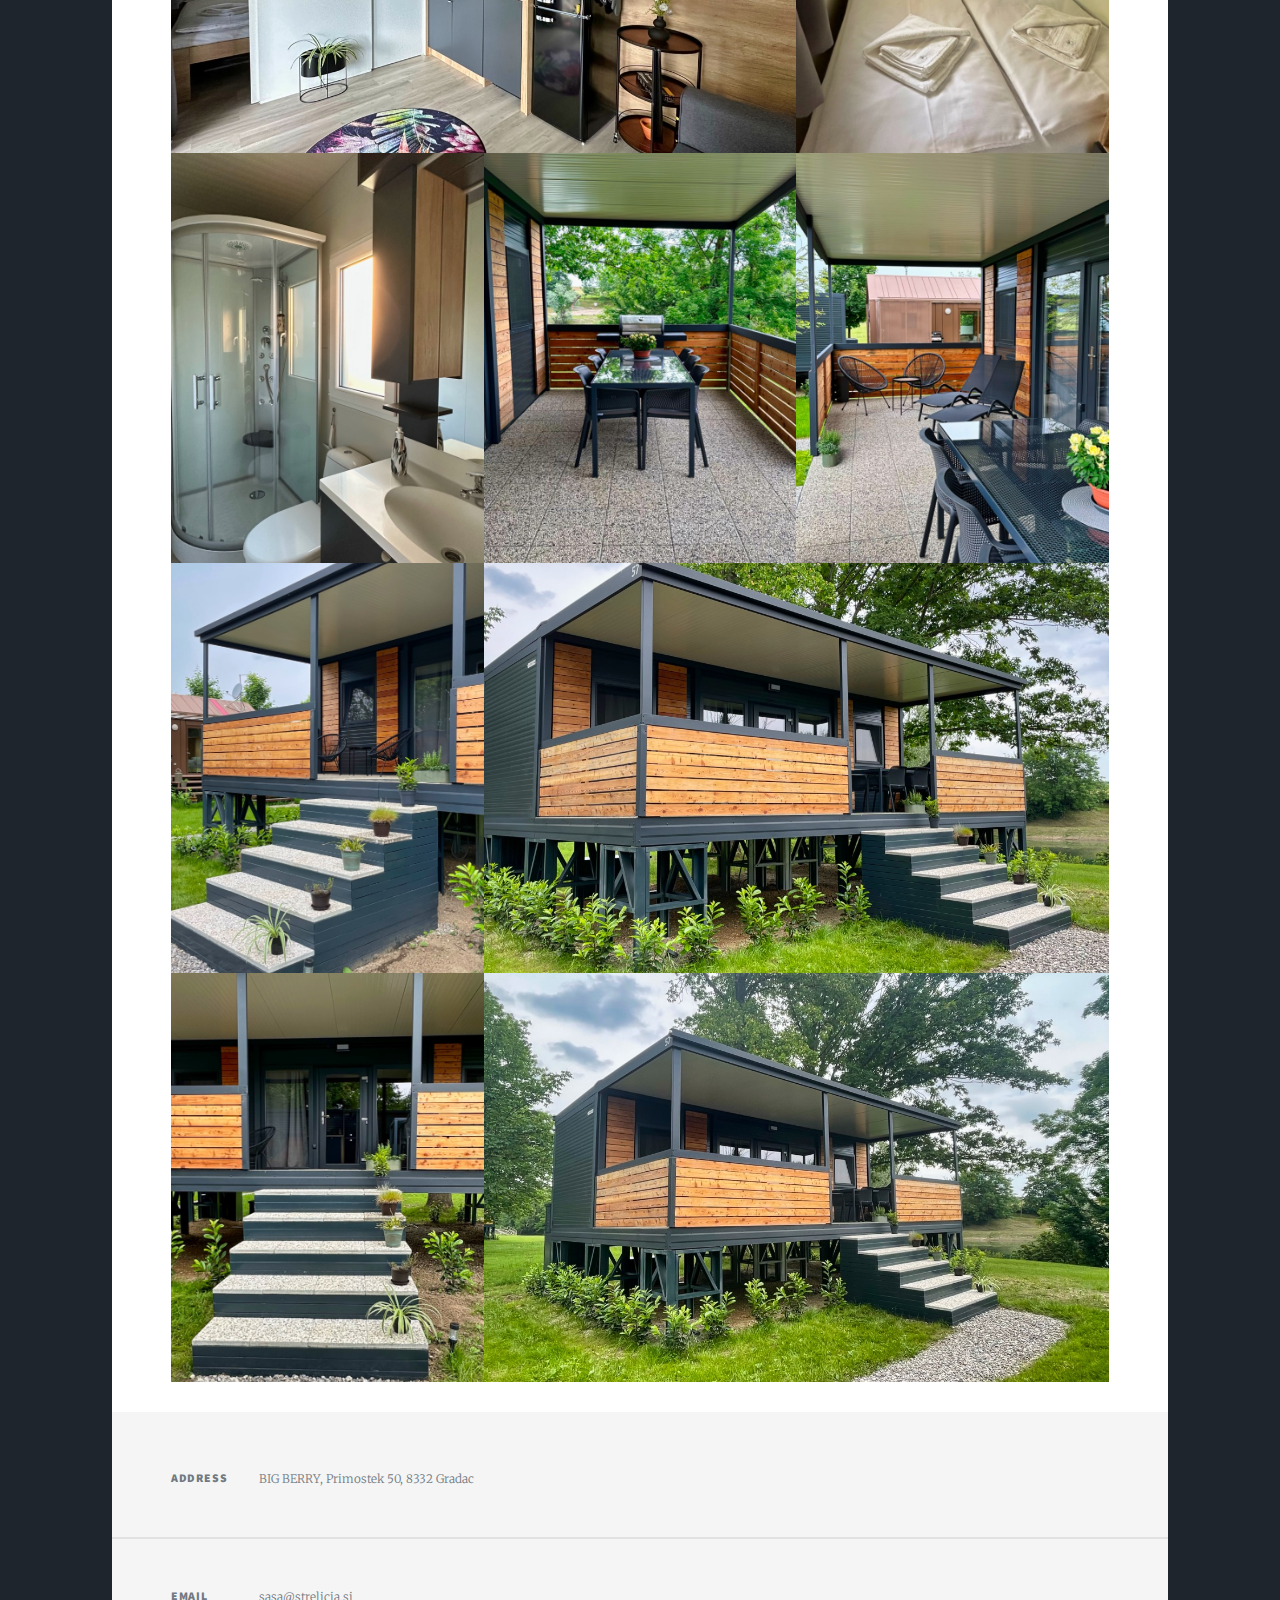
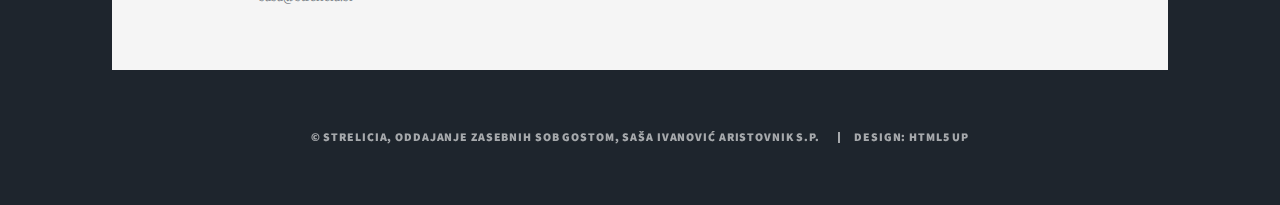
==== commit 4553f2f4: "Removed phone number" ====
--- a/en.html
+++ b/en.html
@@ -368,10 +368,6 @@
             </p>
           </section>
           <section>
-            <h3>Phone</h3>
-            <p><a href="tel:+386 31 333 384">+386 31 333 384</a></p>
-          </section>
-          <section>
             <h3>Email</h3>
             <p>
               <a href="mailto: sasa@strelicia.si">sasa@strelicia.si</a>
